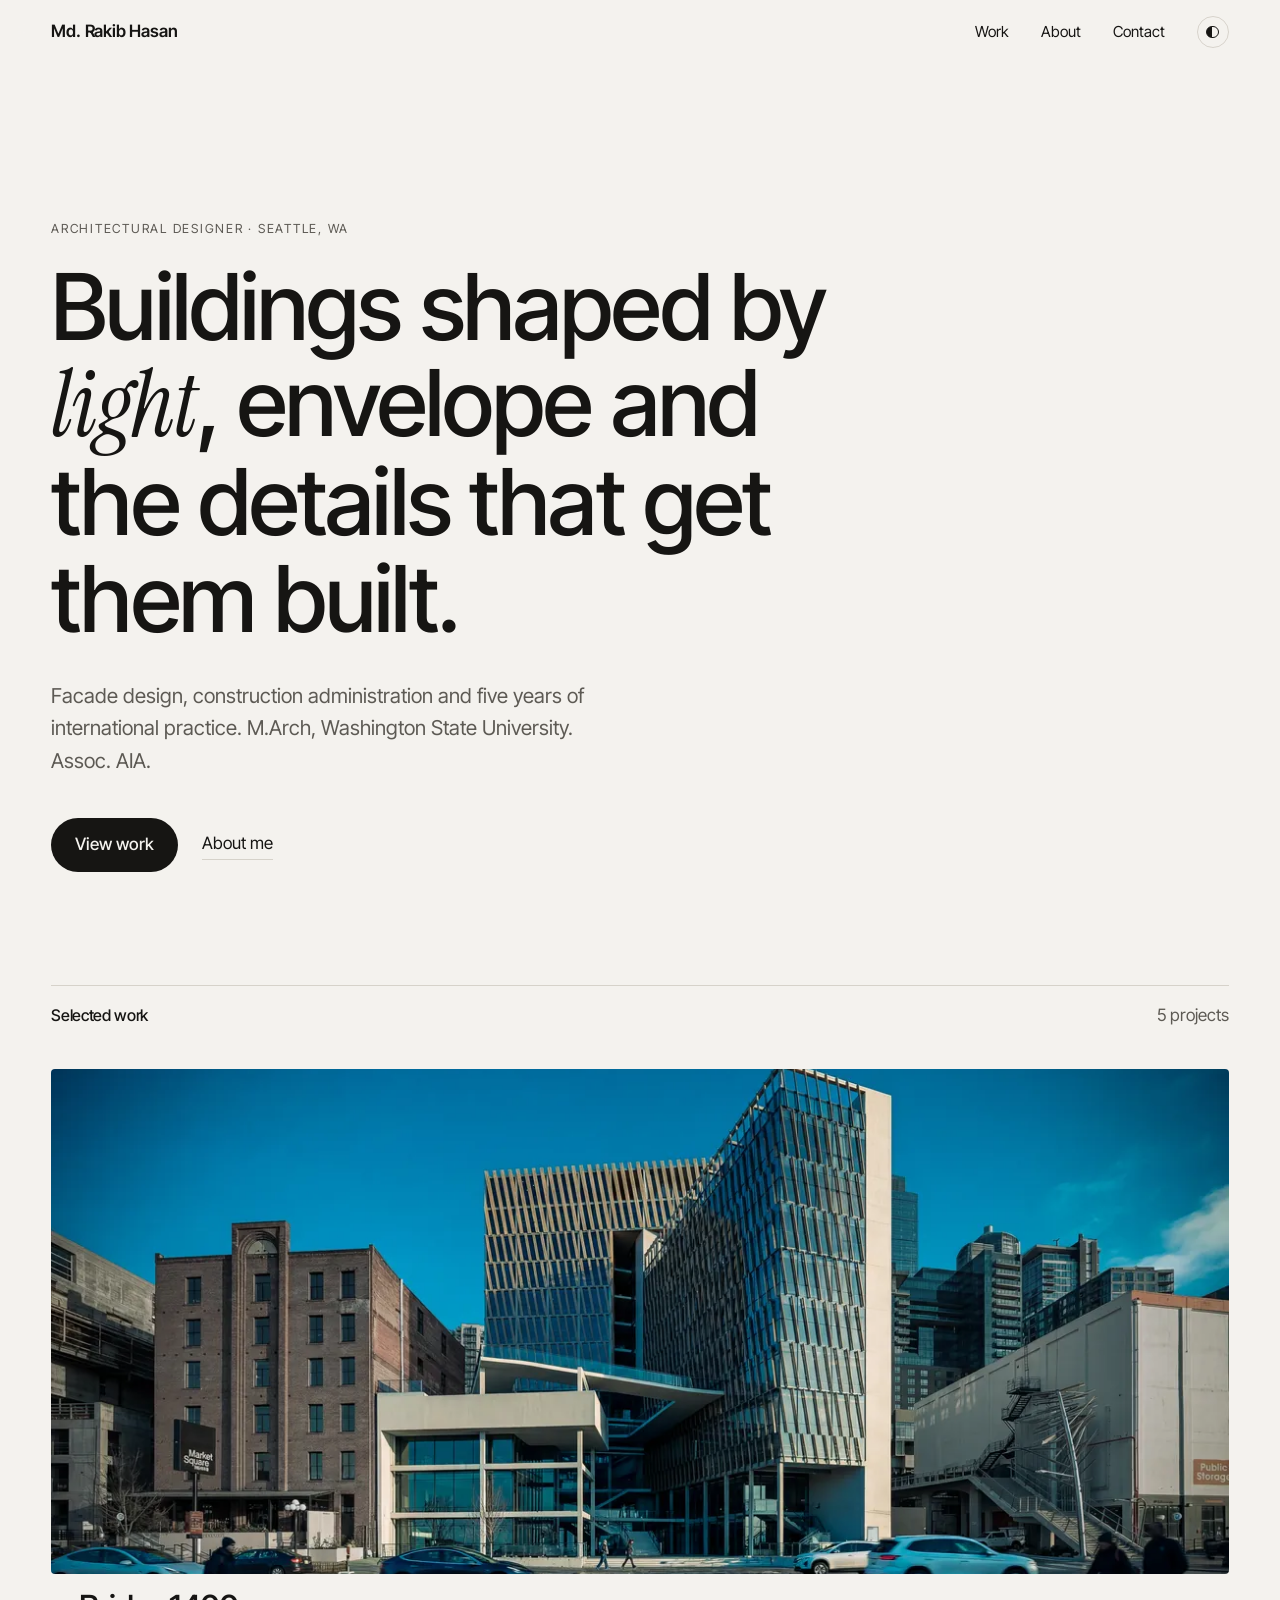
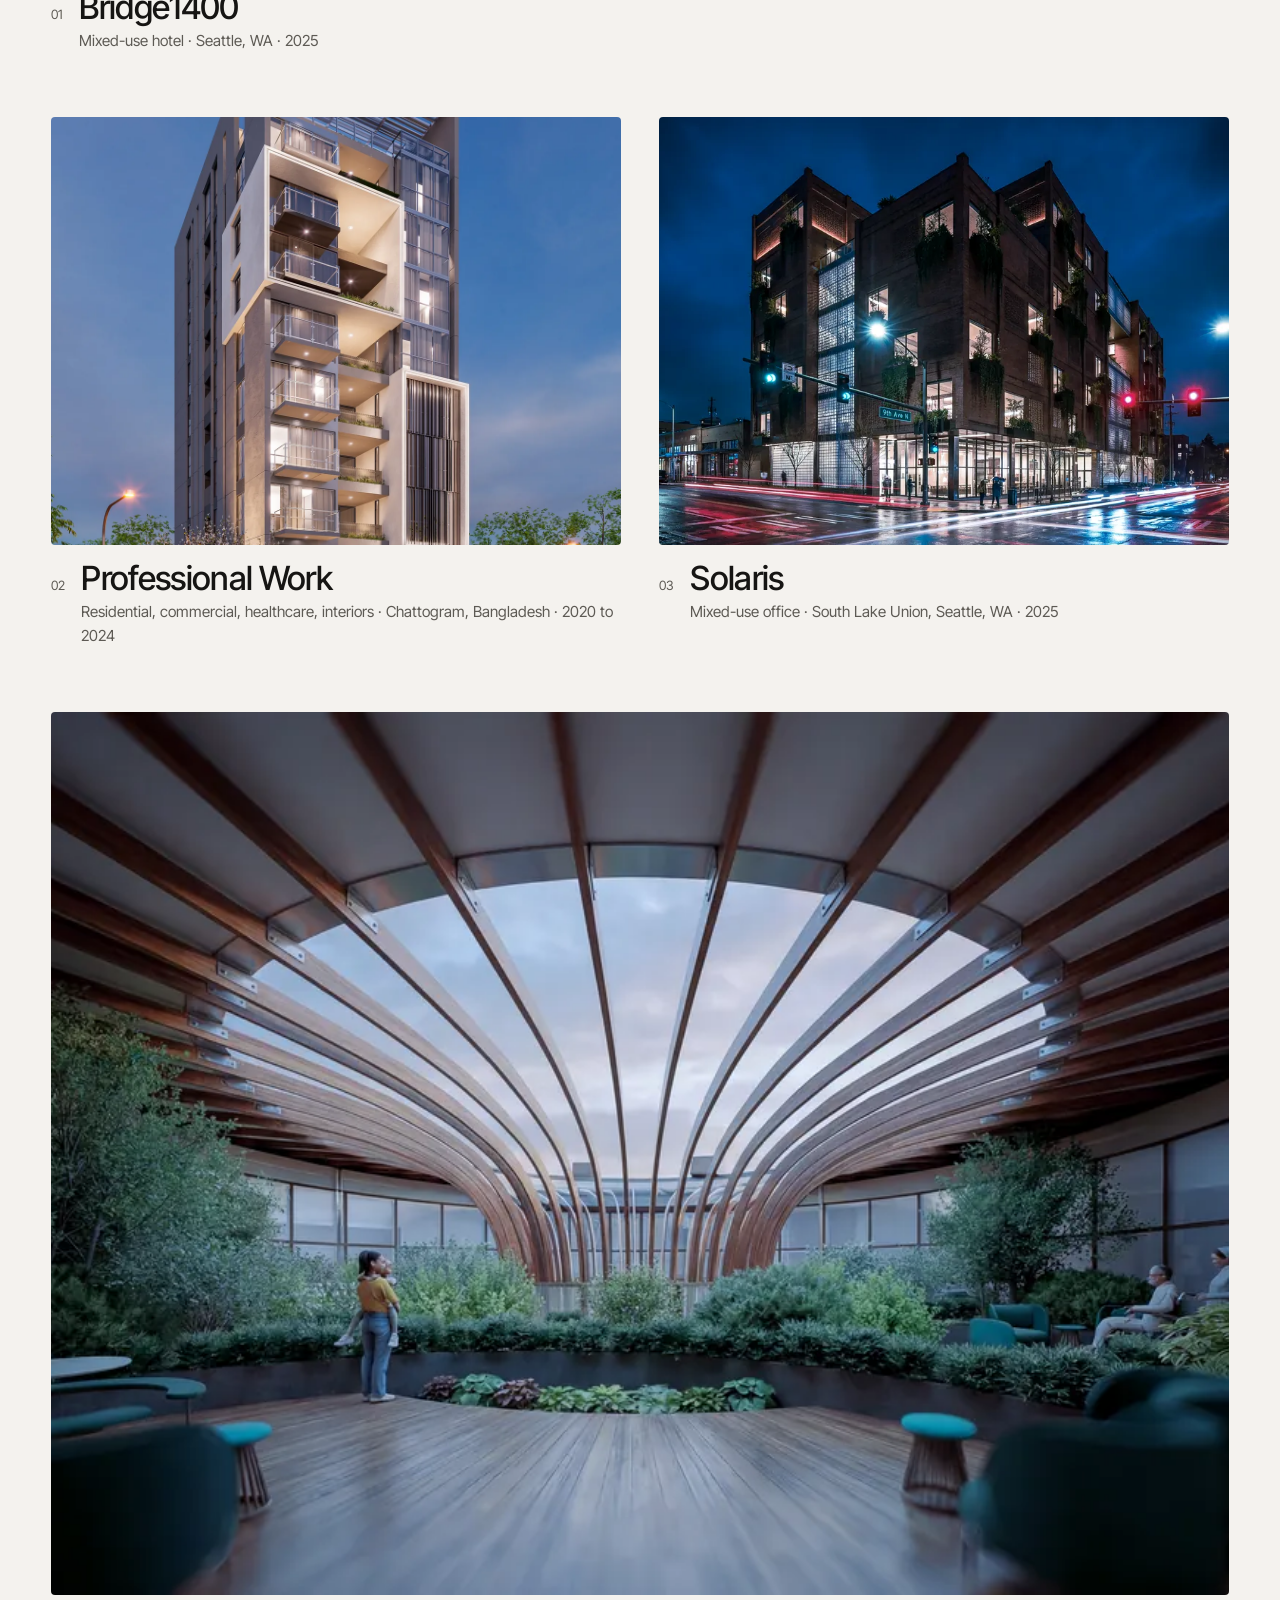
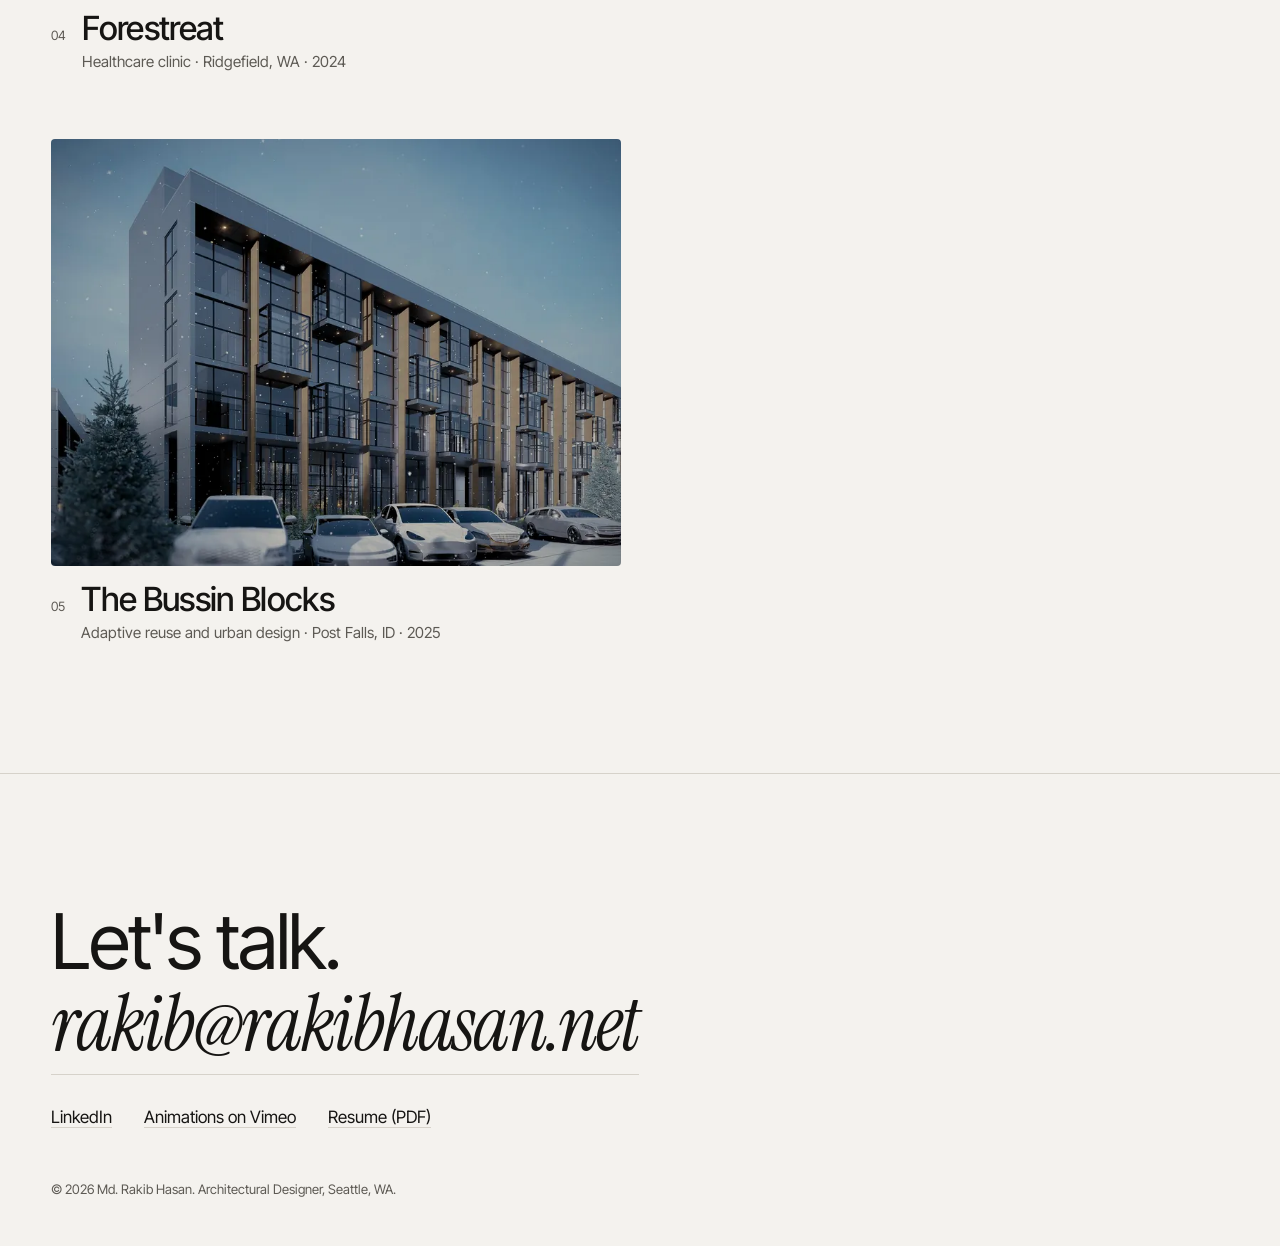
==== docs/index.html @ 5b0f79b6 "Add share-preview images and link tags for LinkedIn cards Co-Authored-By: Claude Opus 5 <noreply@ant" ====
<!doctype html>
<html lang="en">
<head>
<meta charset="utf-8">
<meta name="viewport" content="width=device-width, initial-scale=1">
<title>Md. Rakib Hasan | Architectural Designer</title>
<meta name="description" content="Facade design, construction administration and five years of international practice. M.Arch, Washington State University. Assoc. AIA.">
<link rel="canonical" href="https://rakibhasan.net/">
<meta property="og:title" content="Md. Rakib Hasan | Architectural Designer">
<meta property="og:description" content="Facade design, construction administration and five years of international practice. M.Arch, Washington State University. Assoc. AIA.">
<meta property="og:type" content="website">
<meta property="og:url" content="https://rakibhasan.net/">
<meta property="og:site_name" content="Md. Rakib Hasan">
<meta property="og:image" content="https://rakibhasan.net/assets/og/bridge1400.jpg">
<meta property="og:image:width" content="1200">
<meta property="og:image:height" content="627">
<meta property="og:image:alt" content="Md. Rakib Hasan | Architectural Designer">
<meta name="twitter:card" content="summary_large_image">
<meta name="author" content="Md. Rakib Hasan">
<link rel="icon" href="data:image/svg+xml,%3Csvg xmlns='http://www.w3.org/2000/svg' viewBox='0 0 32 32'%3E%3Crect width='32' height='32' rx='6' fill='%23161513'/%3E%3Ctext x='16' y='22' font-family='Arial' font-size='14' font-weight='700' fill='%23f4f2ee' text-anchor='middle'%3ERH%3C/text%3E%3C/svg%3E">
<link rel="preconnect" href="https://fonts.googleapis.com">
<link rel="preconnect" href="https://fonts.gstatic.com" crossorigin>
<link rel="stylesheet" href="https://fonts.googleapis.com/css2?family=Inter+Tight:wght@300;400;500;600&family=Instrument+Serif:ital@0;1&display=swap">
<link rel="stylesheet" href="assets/css/style.css">
</head>
<body>
<header class="bar">
  <a class="mark" href="index.html">Md. Rakib Hasan</a>
  <nav><a href="index.html#work">Work</a><a href="about/">About</a><a href="mailto:rakib@rakibhasan.net">Contact</a>
  <button class="theme" type="button" aria-label="Toggle dark mode"><span></span></button></nav>
</header>
<main>
<section class="intro">
  <p class="eyebrow">Architectural Designer &middot; Seattle, WA</p>
  <h1>Buildings shaped by <em>light</em>, envelope and the details that get them built.</h1>
  <p class="lede">Facade design, construction administration and five years of international practice. M.Arch, Washington State University. Assoc. AIA.</p>
  <p class="cta"><a class="btn" href="#work">View work</a><a class="link" href="about/">About me</a></p>
</section>
<section class="work" id="work">
  <div class="section-head"><h2>Selected work</h2><span>5 projects</span></div>
  <ol class="work-grid">
<li class="work-item reveal">
  <a href="work/bridge1400/">
    <figure><img class="" src="assets/img/bridge1400/hero-1200.webp" srcset="assets/img/bridge1400/hero-1200.webp 1200w, assets/img/bridge1400/hero-2400.webp 2400w" sizes="(min-width: 900px) 50vw, 100vw" width="5504" height="2752" alt="Bridge1400" fetchpriority="high" decoding="async"></figure>
    <div class="work-meta">
      <span class="num">01</span>
      <h3>Bridge1400</h3>
      <p>Mixed-use hotel &middot; Seattle, WA &middot; 2025</p>
    </div>
  </a>
</li><li class="work-item reveal">
  <a href="work/professional-work/">
    <figure><img class="" src="assets/img/professional-work/wecon-northdale-1200.webp" srcset="assets/img/professional-work/wecon-northdale-1200.webp 1200w, assets/img/professional-work/wecon-northdale-2400.webp 2400w" sizes="(min-width: 900px) 50vw, 100vw" width="4000" height="6921" alt="Professional Work" loading="lazy" decoding="async"></figure>
    <div class="work-meta">
      <span class="num">02</span>
      <h3>Professional Work</h3>
      <p>Residential, commercial, healthcare, interiors &middot; Chattogram, Bangladesh &middot; 2020 to 2024</p>
    </div>
  </a>
</li><li class="work-item reveal">
  <a href="work/solaris/">
    <figure><img class="" src="assets/img/solaris/hero-1200.webp" srcset="assets/img/solaris/hero-1200.webp 1200w, assets/img/solaris/hero-2400.webp 2400w" sizes="(min-width: 900px) 50vw, 100vw" width="5107" height="2553" alt="Solaris" loading="lazy" decoding="async"></figure>
    <div class="work-meta">
      <span class="num">03</span>
      <h3>Solaris</h3>
      <p>Mixed-use office &middot; South Lake Union, Seattle, WA &middot; 2025</p>
    </div>
  </a>
</li><li class="work-item reveal">
  <a href="work/forestreat/">
    <figure><img class="" src="assets/img/forestreat/hero-1200.webp" srcset="assets/img/forestreat/hero-1200.webp 1200w, assets/img/forestreat/hero-2400.webp 2400w" sizes="(min-width: 900px) 50vw, 100vw" width="5504" height="2752" alt="Forestreat" loading="lazy" decoding="async"></figure>
    <div class="work-meta">
      <span class="num">04</span>
      <h3>Forestreat</h3>
      <p>Healthcare clinic &middot; Ridgefield, WA &middot; 2024</p>
    </div>
  </a>
</li><li class="work-item reveal">
  <a href="work/bussin-blocks/">
    <figure><img class="" src="assets/img/bussin-blocks/hero-1200.webp" srcset="assets/img/bussin-blocks/hero-1200.webp 1200w, assets/img/bussin-blocks/hero-2400.webp 2400w" sizes="(min-width: 900px) 50vw, 100vw" width="3840" height="1920" alt="The Bussin Blocks" loading="lazy" decoding="async"></figure>
    <div class="work-meta">
      <span class="num">05</span>
      <h3>The Bussin Blocks</h3>
      <p>Adaptive reuse and urban design &middot; Post Falls, ID &middot; 2025</p>
    </div>
  </a>
</li>
  </ol>
</section>
</main>
<footer class="foot" id="contact">
  <p class="foot-big">Let's talk.<br><a href="mailto:rakib@rakibhasan.net">rakib@rakibhasan.net</a></p>
  <ul>
    <li><a href="https://www.linkedin.com/in/rakibwsu" target="_blank" rel="noopener">LinkedIn</a></li>
    <li><a href="https://vimeo.com/showcase/10005099" target="_blank" rel="noopener">Animations on Vimeo</a></li>
    <li><a href="assets/Md-Rakib-Hasan-Resume.pdf" target="_blank" rel="noopener">Resume (PDF)</a></li>
  </ul>
  <p class="small">&copy; 2026 Md. Rakib Hasan. Architectural Designer, Seattle, WA.</p>
</footer>
<div class="lightbox" hidden><button type="button" aria-label="Close">&times;</button><img alt=""></div>
<script src="assets/js/main.js"></script>
</body>
</html>
---- docs/assets/css/style.css ----
/* Md. Rakib Hasan portfolio. Tokens first; dark mode swaps tokens only. */
:root {
  --bg: #f4f2ee;
  --bg-2: #ebe8e2;
  --ink: #161513;
  --ink-2: #5d5a54;
  --line: #d6d2ca;
  --accent: #b0512f;
  --sans: "Inter Tight", "Helvetica Neue", Arial, sans-serif;
  --serif: "Instrument Serif", Georgia, "Times New Roman", serif;
  --pad: clamp(1.25rem, 4vw, 3.5rem);
  --max: 1440px;
  color-scheme: light;
}
:root[data-theme="dark"] {
  --bg: #121210; --bg-2: #1c1b19; --ink: #efece6; --ink-2: #a19d95; --line: #2f2d29; --accent: #e0835d;
  color-scheme: dark;
}
@media (prefers-color-scheme: dark) {
  :root:not([data-theme="light"]) {
    --bg: #121210; --bg-2: #1c1b19; --ink: #efece6; --ink-2: #a19d95; --line: #2f2d29; --accent: #e0835d;
    color-scheme: dark;
  }
}

*, *::before, *::after { box-sizing: border-box; }
html { scroll-behavior: smooth; }
body {
  margin: 0; background: var(--bg); color: var(--ink);
  font: 400 1.0625rem/1.6 var(--sans); -webkit-font-smoothing: antialiased;
  transition: background .3s, color .3s;
}
img { display: block; max-width: 100%; height: auto; }
a { color: inherit; text-decoration: none; }
h1, h2, h3 { font-weight: 500; letter-spacing: -0.02em; line-height: 1.05; margin: 0; }
em { font-family: var(--serif); font-style: italic; font-weight: 400; }
.eyebrow { font-size: .78rem; letter-spacing: .14em; text-transform: uppercase; color: var(--ink-2); margin: 0 0 1.25rem; }
.small { font-size: .82rem; color: var(--ink-2); }

/* Top bar */
.bar {
  position: sticky; top: 0; z-index: 20; display: flex; justify-content: space-between; align-items: center;
  padding: 1rem var(--pad); background: color-mix(in srgb, var(--bg) 82%, transparent);
  backdrop-filter: blur(14px); -webkit-backdrop-filter: blur(14px); border-bottom: 1px solid transparent;
  transition: border-color .3s;
}
.bar.scrolled { border-color: var(--line); }
.mark { font-weight: 600; letter-spacing: -0.01em; }
.bar nav { display: flex; gap: clamp(1rem, 2.5vw, 2rem); align-items: center; font-size: .95rem; }
.bar nav a { position: relative; }
.bar nav a::after { content: ""; position: absolute; left: 0; bottom: -2px; width: 100%; height: 1px; background: currentColor; transform: scaleX(0); transform-origin: left; transition: transform .3s; }
.bar nav a:hover::after { transform: scaleX(1); }
@media (max-width: 480px) {
  .bar nav { gap: .9rem; font-size: .88rem; }
  .bar nav a[href^="mailto:"] { display: none; }
}
.theme { width: 2rem; height: 2rem; border: 1px solid var(--line); border-radius: 50%; background: none; cursor: pointer; display: grid; place-items: center; padding: 0; }
.theme span { width: .8rem; height: .8rem; border-radius: 50%; background: linear-gradient(90deg, var(--ink) 50%, transparent 50%); border: 1.5px solid var(--ink); }

/* Home intro */
.intro { max-width: var(--max); margin: 0 auto; padding: clamp(4rem, 12vw, 10rem) var(--pad) clamp(3rem, 8vw, 6rem); }
.intro h1 { font-size: clamp(2.6rem, 7.2vw, 6.6rem); max-width: 14ch; }
.lede { font-size: clamp(1.1rem, 1.6vw, 1.35rem); color: var(--ink-2); max-width: 46ch; margin: 2rem 0 0; }
.cta { display: flex; gap: 1.5rem; align-items: center; margin-top: 2.5rem; flex-wrap: wrap; }
.btn { background: var(--ink); color: var(--bg); padding: .85rem 1.5rem; border-radius: 999px; font-weight: 500; transition: transform .2s, background .2s; }
.btn:hover { transform: translateY(-2px); background: var(--accent); }
.link { border-bottom: 1px solid var(--line); padding-bottom: 2px; }
.link:hover { border-color: var(--ink); }

/* Work grid */
.work { max-width: var(--max); margin: 0 auto; padding: 0 var(--pad) clamp(4rem, 10vw, 8rem); }
.section-head { display: flex; justify-content: space-between; align-items: baseline; border-top: 1px solid var(--line); padding-top: 1rem; margin-bottom: 2.5rem; color: var(--ink-2); }
.section-head h2 { font-size: 1rem; color: var(--ink); }
.work-grid { list-style: none; margin: 0; padding: 0; display: grid; gap: clamp(2.5rem, 5vw, 4.5rem) clamp(1.25rem, 3vw, 2.5rem); grid-template-columns: 1fr; }
@media (min-width: 900px) {
  .work-grid { grid-template-columns: repeat(2, 1fr); }
  .work-item:first-child { grid-column: 1 / -1; }
  .work-item:nth-child(3n + 4) { grid-column: 1 / -1; }
}
.work-item figure { margin: 0; overflow: hidden; border-radius: 4px; background: var(--bg-2); aspect-ratio: 4 / 3; }
.work-item:first-child figure { aspect-ratio: 21 / 9; }
.work-item figure img { width: 100%; height: 100%; object-fit: cover; transition: transform 1.2s cubic-bezier(.2,.7,.2,1); }
.work-item a:hover img { transform: scale(1.04); }
.work-meta { display: grid; grid-template-columns: auto 1fr; column-gap: 1rem; margin-top: 1rem; align-items: baseline; }
.work-meta .num { font-size: .8rem; color: var(--ink-2); grid-row: span 2; }
.work-meta h3 { font-size: clamp(1.5rem, 2.6vw, 2.2rem); }
.work-meta p { margin: .25rem 0 0; color: var(--ink-2); font-size: .95rem; }

/* Project page */
.project-hero { position: relative; height: min(88vh, 900px); overflow: hidden; background: #000; }
.hero-img { width: 100%; height: 100%; object-fit: cover; opacity: .92; }
.hero-title { position: absolute; inset: auto 0 0 0; padding: clamp(2rem, 6vw, 4.5rem) var(--pad); color: #f4f2ee; background: linear-gradient(transparent, rgba(0,0,0,.55)); }
.hero-title .eyebrow { color: rgba(244,242,238,.75); }
.hero-title h1 { font-size: clamp(3rem, 10vw, 9rem); }
.hero-title p:last-child { font-family: var(--serif); font-style: italic; font-size: clamp(1.25rem, 2.4vw, 2rem); margin: .5rem 0 0; }

.project-intro { max-width: var(--max); margin: 0 auto; padding: clamp(3rem, 8vw, 6rem) var(--pad); display: grid; gap: 3rem; }
@media (min-width: 900px) { .project-intro { grid-template-columns: 1fr 2fr; } }
.meta { margin: 0; display: grid; gap: 1rem; align-content: start; }
.meta div { border-top: 1px solid var(--line); padding-top: .6rem; }
.meta dt { font-size: .75rem; letter-spacing: .12em; text-transform: uppercase; color: var(--ink-2); }
.meta dd { margin: .2rem 0 0; }
.intro-text p { font-size: clamp(1.15rem, 1.7vw, 1.45rem); line-height: 1.5; margin: 0 0 1.25rem; max-width: 52ch; }
.facts { display: grid; grid-template-columns: repeat(auto-fit, minmax(180px, 1fr)); gap: 1.25rem; margin-top: 2.5rem; }
.fact { background: var(--bg-2); border-radius: 4px; padding: 1.1rem 1.25rem; }
.fact span { display: block; font-size: .75rem; letter-spacing: .12em; text-transform: uppercase; color: var(--ink-2); }
.fact strong { display: block; font-weight: 500; font-size: 1.1rem; margin-top: .35rem; line-height: 1.3; }

.chapter { max-width: var(--max); margin: 0 auto; padding: 0 var(--pad) clamp(3.5rem, 8vw, 6.5rem); }
.chapter-text { display: grid; gap: 1rem; border-top: 1px solid var(--line); padding-top: 1.25rem; margin-bottom: 2rem; }
@media (min-width: 900px) { .chapter-text { grid-template-columns: 1fr 2fr; } }
.chapter-text h2 { font-size: clamp(1.6rem, 3vw, 2.4rem); }
.chapter-text p { margin: 0; color: var(--ink-2); max-width: 60ch; }
.chapter-figs { display: grid; gap: 2rem; }
figure { margin: 0; }
figcaption { font-size: .85rem; color: var(--ink-2); margin-top: .6rem; }
.zoom img { cursor: zoom-in; border-radius: 4px; background: #fff; }

.gallery { max-width: var(--max); margin: 0 auto; padding: 0 var(--pad) clamp(3.5rem, 8vw, 6rem); }
.gallery h2, .table-wrap h2 { font-size: clamp(1.6rem, 3vw, 2.4rem); border-top: 1px solid var(--line); padding-top: 1.25rem; margin-bottom: 2rem; }
.masonry { columns: 2 220px; column-gap: 1.25rem; }
@media (min-width: 1100px) { .masonry { columns: 4; } }
.masonry figure { break-inside: avoid; margin-bottom: 1.5rem; }
.masonry figcaption strong { display: block; color: var(--ink); font-weight: 500; }

.table-wrap { max-width: var(--max); margin: 0 auto; padding: 0 var(--pad) clamp(3.5rem, 8vw, 6rem); }
.scroll { overflow-x: auto; }
table { width: 100%; border-collapse: collapse; font-size: .95rem; min-width: 640px; }
th { text-align: left; font-weight: 500; font-size: .75rem; letter-spacing: .12em; text-transform: uppercase; color: var(--ink-2); padding: .6rem .75rem .6rem 0; border-bottom: 1px solid var(--ink); }
td { padding: .7rem .75rem .7rem 0; border-bottom: 1px solid var(--line); }

.next { display: block; max-width: var(--max); margin: 0 auto; padding: clamp(3rem, 8vw, 6rem) var(--pad); border-top: 1px solid var(--line); }
.next span { display: block; color: var(--ink-2); font-size: .9rem; }
.next strong { font-weight: 500; font-size: clamp(2.5rem, 8vw, 7rem); letter-spacing: -0.03em; line-height: 1; transition: color .3s; }
.next:hover strong { color: var(--accent); }

/* About */
.about { max-width: var(--max); margin: 0 auto; padding: clamp(3rem, 10vw, 8rem) var(--pad) 4rem; display: grid; gap: clamp(2rem, 6vw, 5rem); align-items: start; }
@media (min-width: 900px) { .about { grid-template-columns: 1fr 1.6fr; } }
.about-photo img { width: min(100%, 420px); height: auto; }
.about-text h1 { font-size: clamp(2.6rem, 6vw, 5rem); margin-bottom: 2rem; }
.about-text p { font-size: 1.15rem; max-width: 56ch; }
.cv { max-width: var(--max); margin: 0 auto; padding: 0 var(--pad) clamp(4rem, 10vw, 8rem); display: grid; gap: 3rem; }
@media (min-width: 900px) { .cv { grid-template-columns: repeat(2, 1fr); column-gap: 5rem; } }
.cv h2 { font-size: 1rem; border-top: 1px solid var(--ink); padding-top: .8rem; margin-bottom: .5rem; }
.cv ul { list-style: none; margin: 0; padding: 0; }
.cv li { display: grid; grid-template-columns: 1.3fr 1.3fr .7fr; gap: 1rem; padding: .75rem 0; border-bottom: 1px solid var(--line); font-size: .95rem; }
.cv li span:not(:first-child) { color: var(--ink-2); }
.cv li span:last-child { text-align: right; }
/* Tools: category + tool list only, no organization or year column */
.cv-tools li { grid-template-columns: 1fr 2.3fr; }
.cv-tools li span:last-child { text-align: left; }

/* Footer */
.foot { max-width: var(--max); margin: 0 auto; padding: clamp(4rem, 10vw, 8rem) var(--pad) 2rem; border-top: 1px solid var(--line); }
.foot-big { font-size: clamp(2.2rem, 6vw, 5rem); letter-spacing: -0.03em; line-height: 1.05; margin: 0 0 2.5rem; }
.foot-big a { font-family: var(--serif); font-style: italic; border-bottom: 1px solid var(--line); overflow-wrap: anywhere; }
.foot-big a:hover { color: var(--accent); }
.foot ul { list-style: none; padding: 0; margin: 0 0 3rem; display: flex; gap: 2rem; flex-wrap: wrap; }
.foot li a { border-bottom: 1px solid var(--line); }

/* Lightbox */
.lightbox { position: fixed; inset: 0; z-index: 50; background: rgba(10,10,9,.94); display: grid; place-items: center; padding: 3vw; overflow: auto; }
.lightbox[hidden] { display: none; }
.lightbox img { max-width: 100%; max-height: 92vh; object-fit: contain; cursor: zoom-out; }
.lightbox.full img { max-width: none; max-height: none; width: 220%; }
.lightbox button { position: fixed; top: 1rem; right: 1.25rem; background: none; border: 0; color: #fff; font-size: 2.5rem; cursor: pointer; line-height: 1; }

/* Motion */
/* Content stays visible unless JS is running and can reveal it. */
.js .reveal { opacity: 0; transform: translateY(24px); transition: opacity .9s ease, transform .9s cubic-bezier(.2,.7,.2,1); }
.js .reveal.in { opacity: 1; transform: none; }
@media (prefers-reduced-motion: reduce) {
  html { scroll-behavior: auto; }
  .reveal { opacity: 1; transform: none; transition: none; }
  .work-item figure img { transition: none; }
}
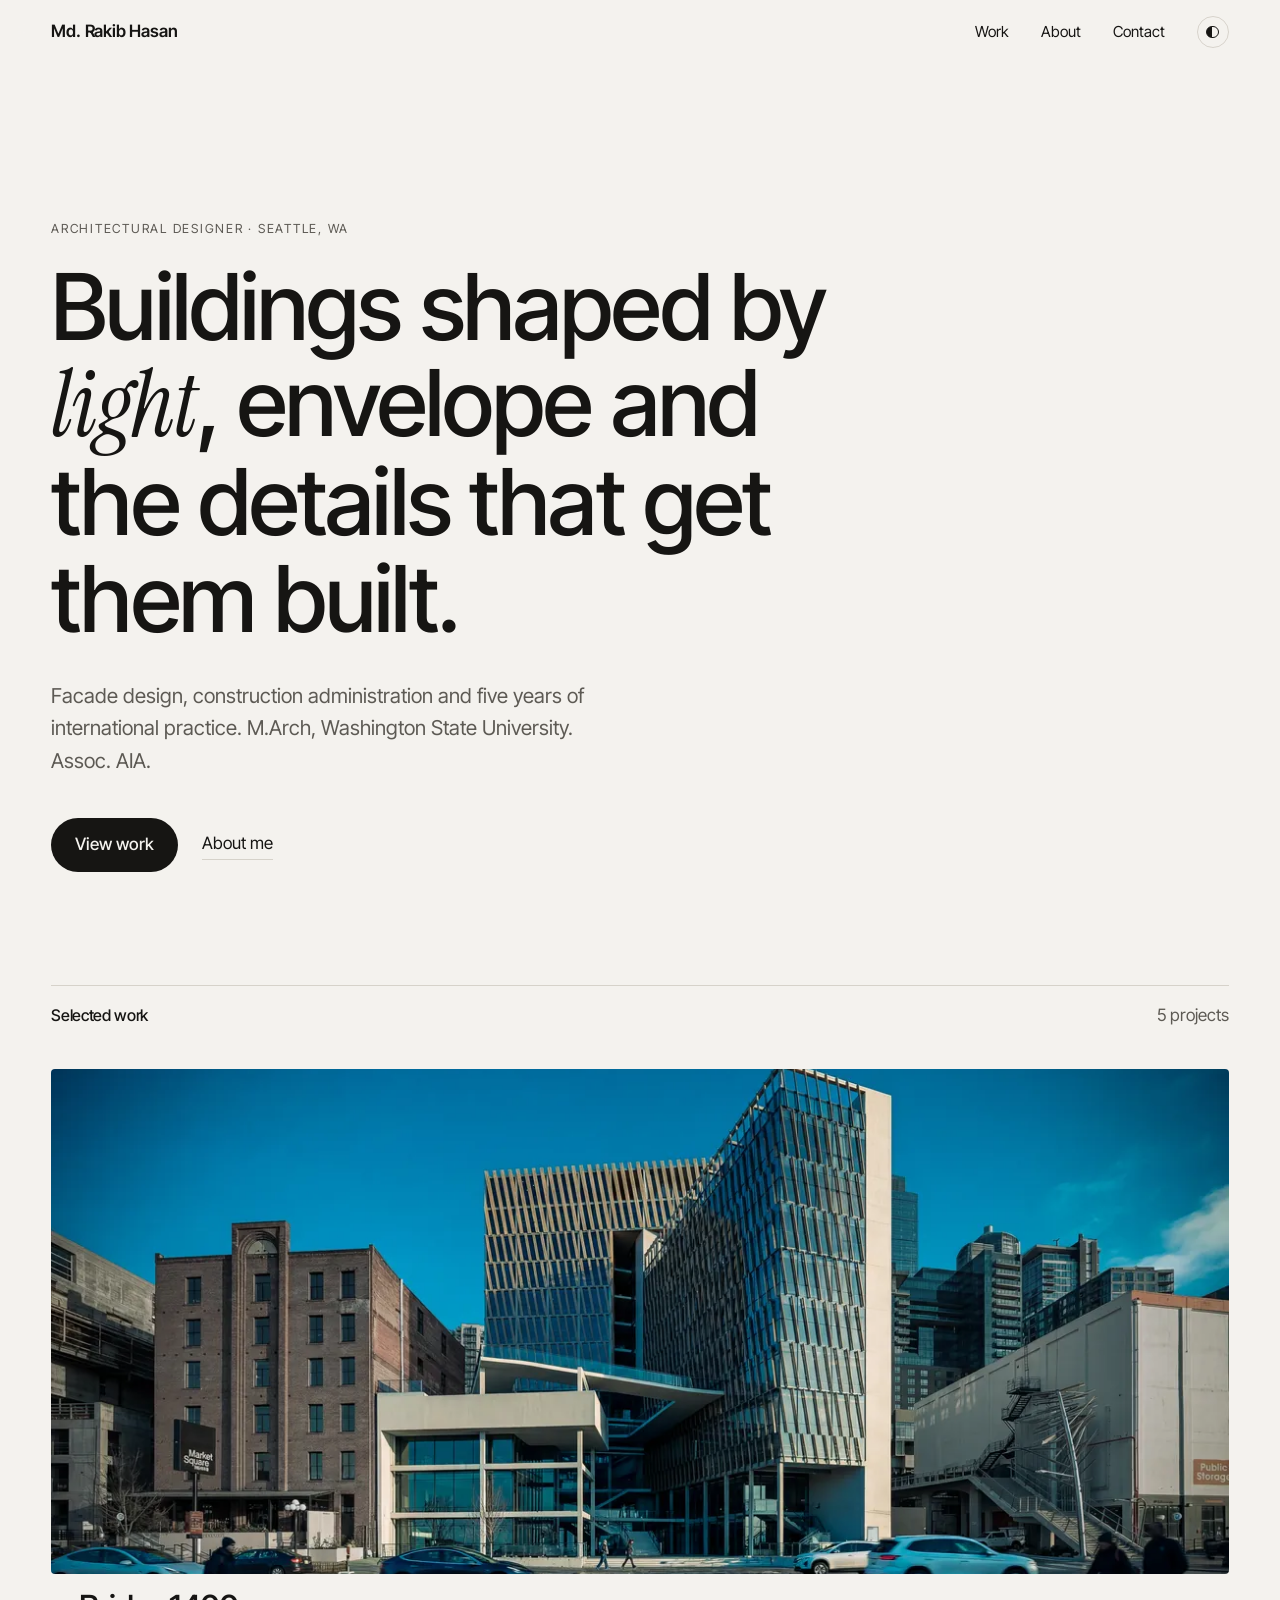
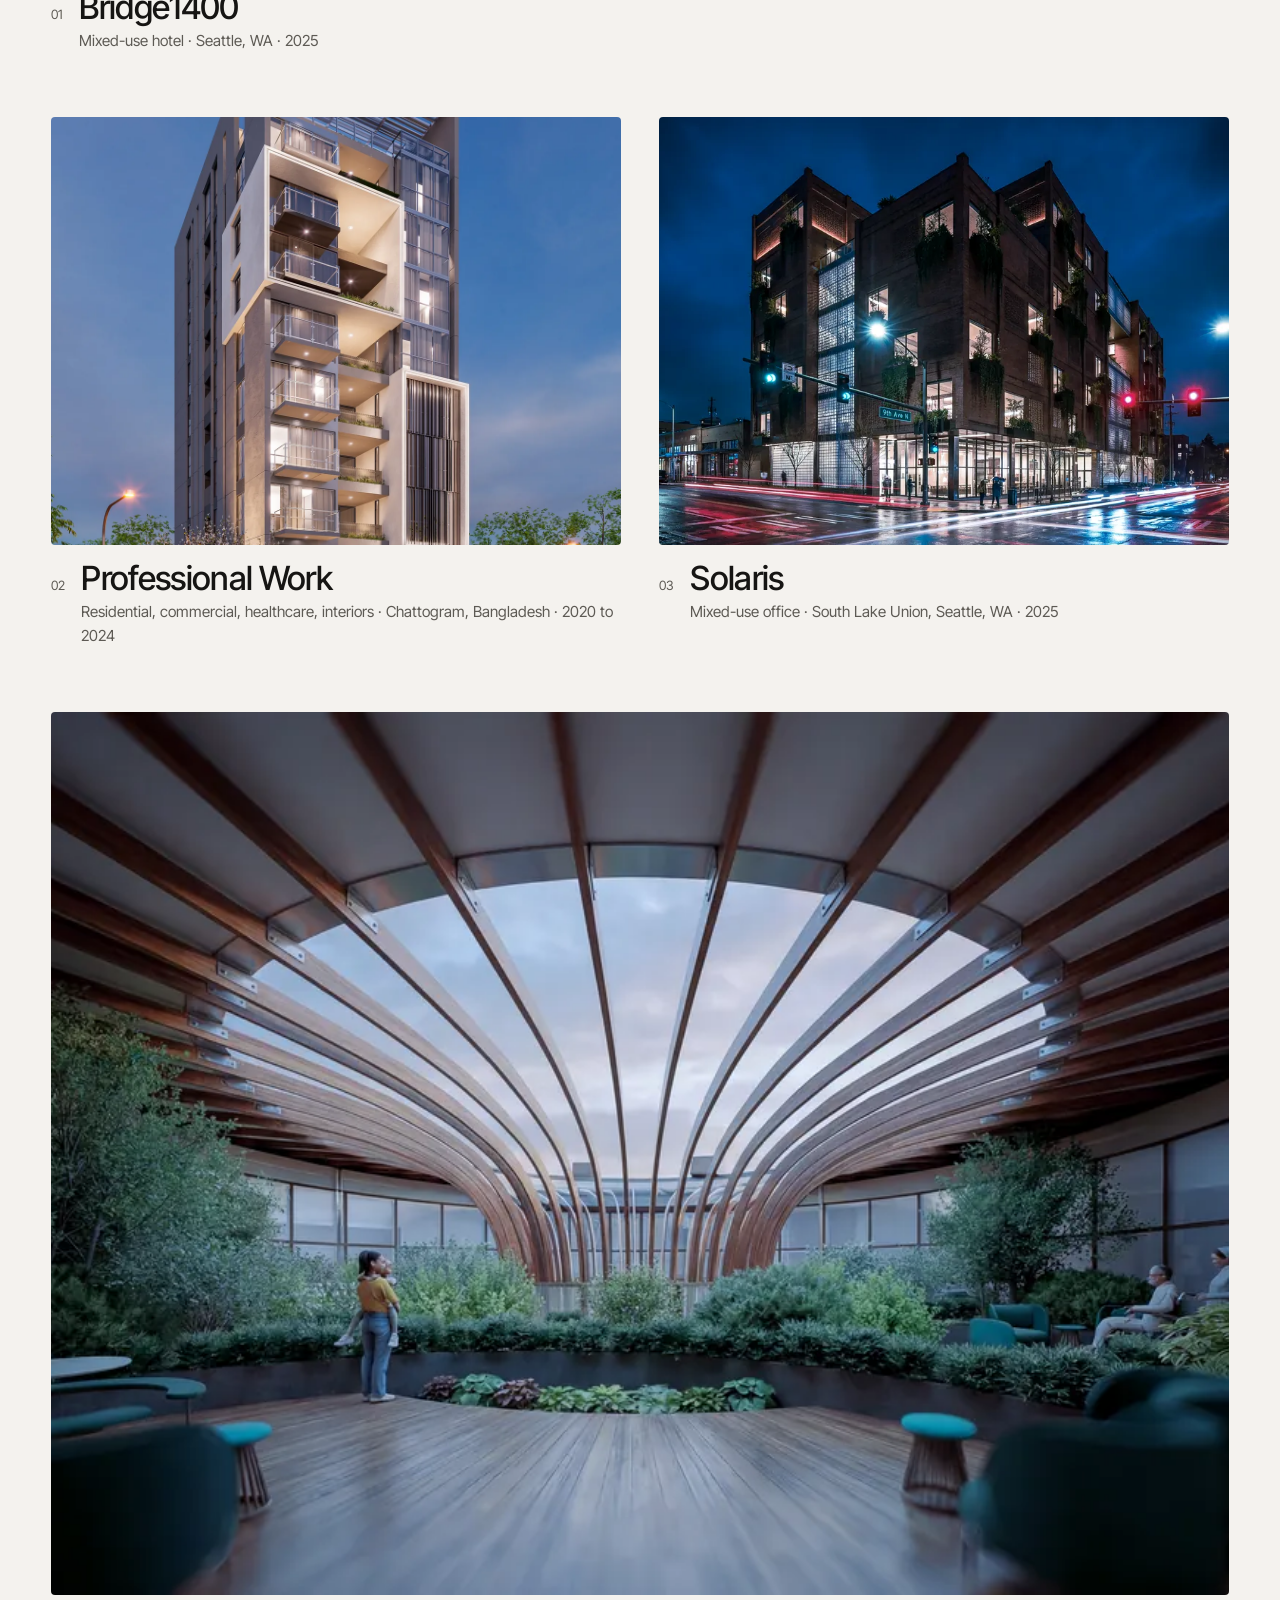
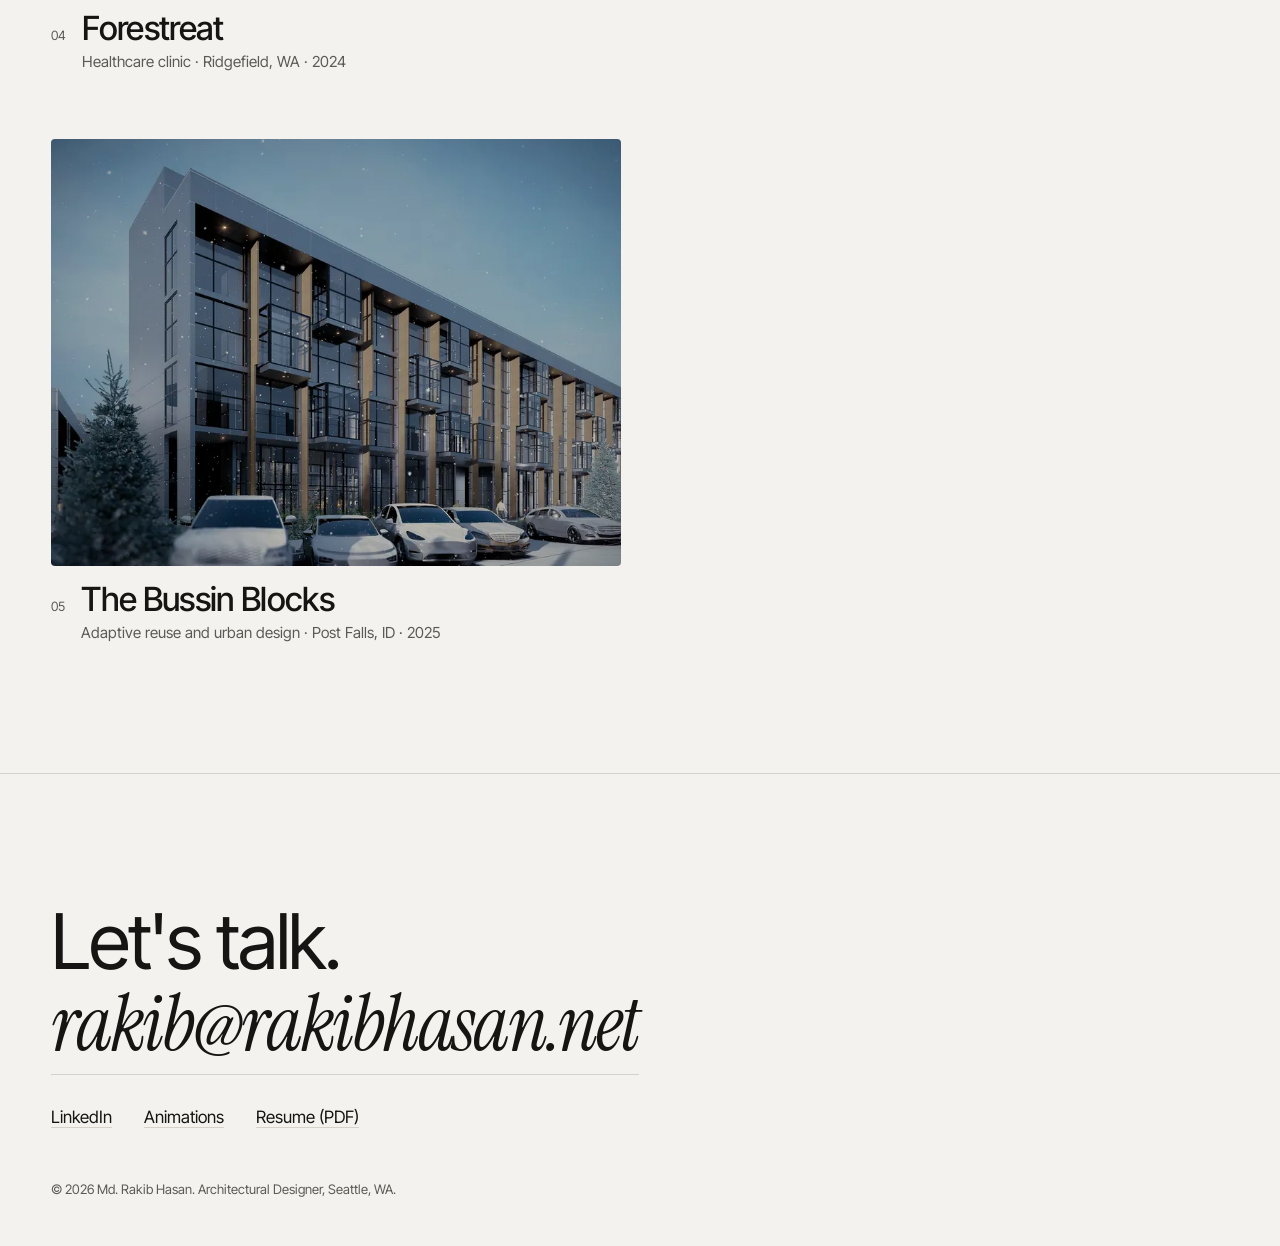
==== commit cc649a28: "Host the P2P animations on the site instead of linking to Vimeo Films section on Professional Work w" ====
--- a/docs/index.html
+++ b/docs/index.html
@@ -92,7 +92,7 @@
   <p class="foot-big">Let's talk.<br><a href="mailto:rakib@rakibhasan.net">rakib@rakibhasan.net</a></p>
   <ul>
     <li><a href="https://www.linkedin.com/in/rakibwsu" target="_blank" rel="noopener">LinkedIn</a></li>
-    <li><a href="https://vimeo.com/showcase/10005099" target="_blank" rel="noopener">Animations on Vimeo</a></li>
+    <li><a href="work/professional-work/#films">Animations</a></li>
     <li><a href="assets/Md-Rakib-Hasan-Resume.pdf" target="_blank" rel="noopener">Resume (PDF)</a></li>
   </ul>
   <p class="small">&copy; 2026 Md. Rakib Hasan. Architectural Designer, Seattle, WA.</p>
--- a/docs/assets/css/style.css
+++ b/docs/assets/css/style.css
@@ -116,6 +116,15 @@
 figcaption { font-size: .85rem; color: var(--ink-2); margin-top: .6rem; }
 .zoom img { cursor: zoom-in; border-radius: 4px; background: #fff; }
 
+/* Films: self-hosted animations, poster frame until play */
+.films { max-width: var(--max); margin: 0 auto; padding: 0 var(--pad) clamp(3.5rem, 8vw, 6rem); scroll-margin-top: 5rem; }
+.films h2 { font-size: clamp(1.6rem, 3vw, 2.4rem); border-top: 1px solid var(--line); padding-top: 1.25rem; margin-bottom: .75rem; }
+.films-note { color: var(--ink-2); margin: 0 0 2rem; }
+.film-grid { display: grid; gap: 2.5rem 1.5rem; grid-template-columns: 1fr; }
+@media (min-width: 900px) { .film-grid { grid-template-columns: repeat(2, 1fr); } }
+.film video { display: block; width: 100%; height: auto; aspect-ratio: 16 / 9; background: #000; border-radius: 4px; object-fit: cover; }
+.film figcaption strong { display: block; color: var(--ink); font-weight: 500; font-size: 1.05rem; }
+
 .gallery { max-width: var(--max); margin: 0 auto; padding: 0 var(--pad) clamp(3.5rem, 8vw, 6rem); }
 .gallery h2, .table-wrap h2 { font-size: clamp(1.6rem, 3vw, 2.4rem); border-top: 1px solid var(--line); padding-top: 1.25rem; margin-bottom: 2rem; }
 .masonry { columns: 2 220px; column-gap: 1.25rem; }
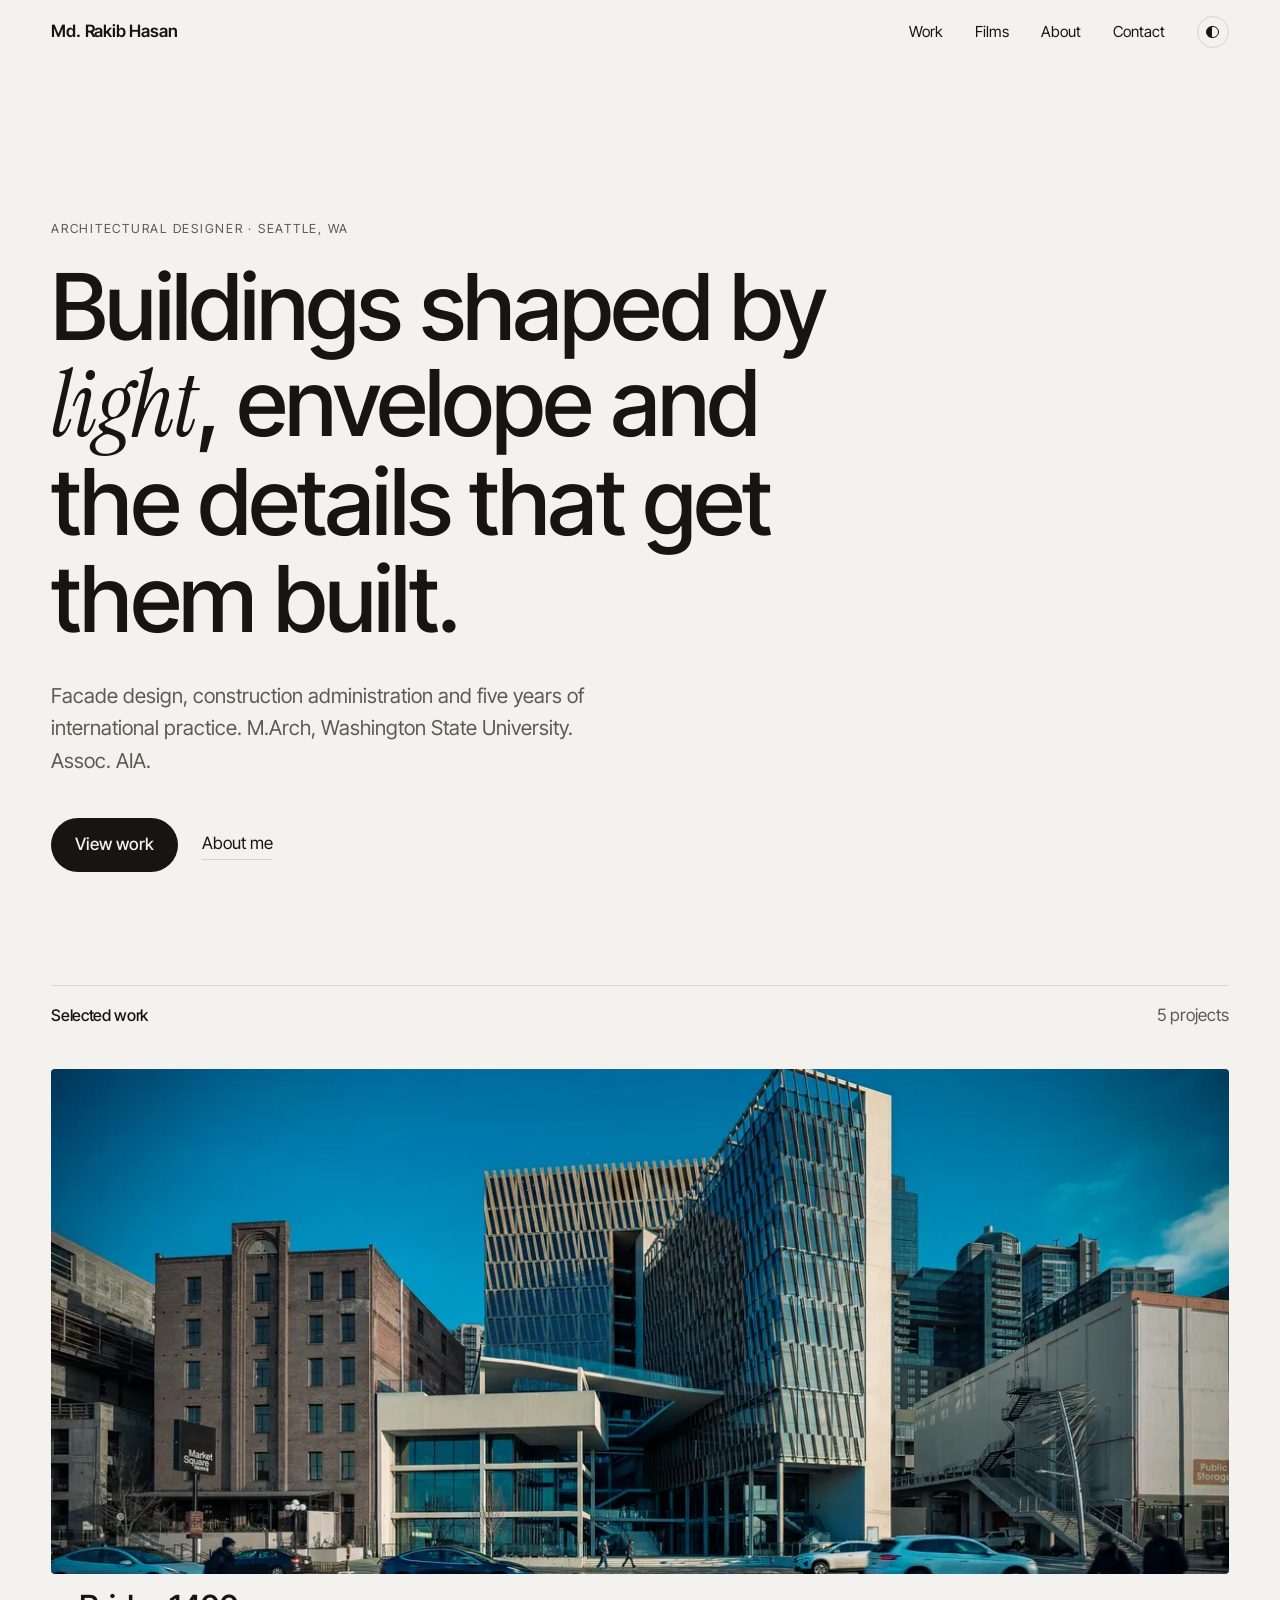
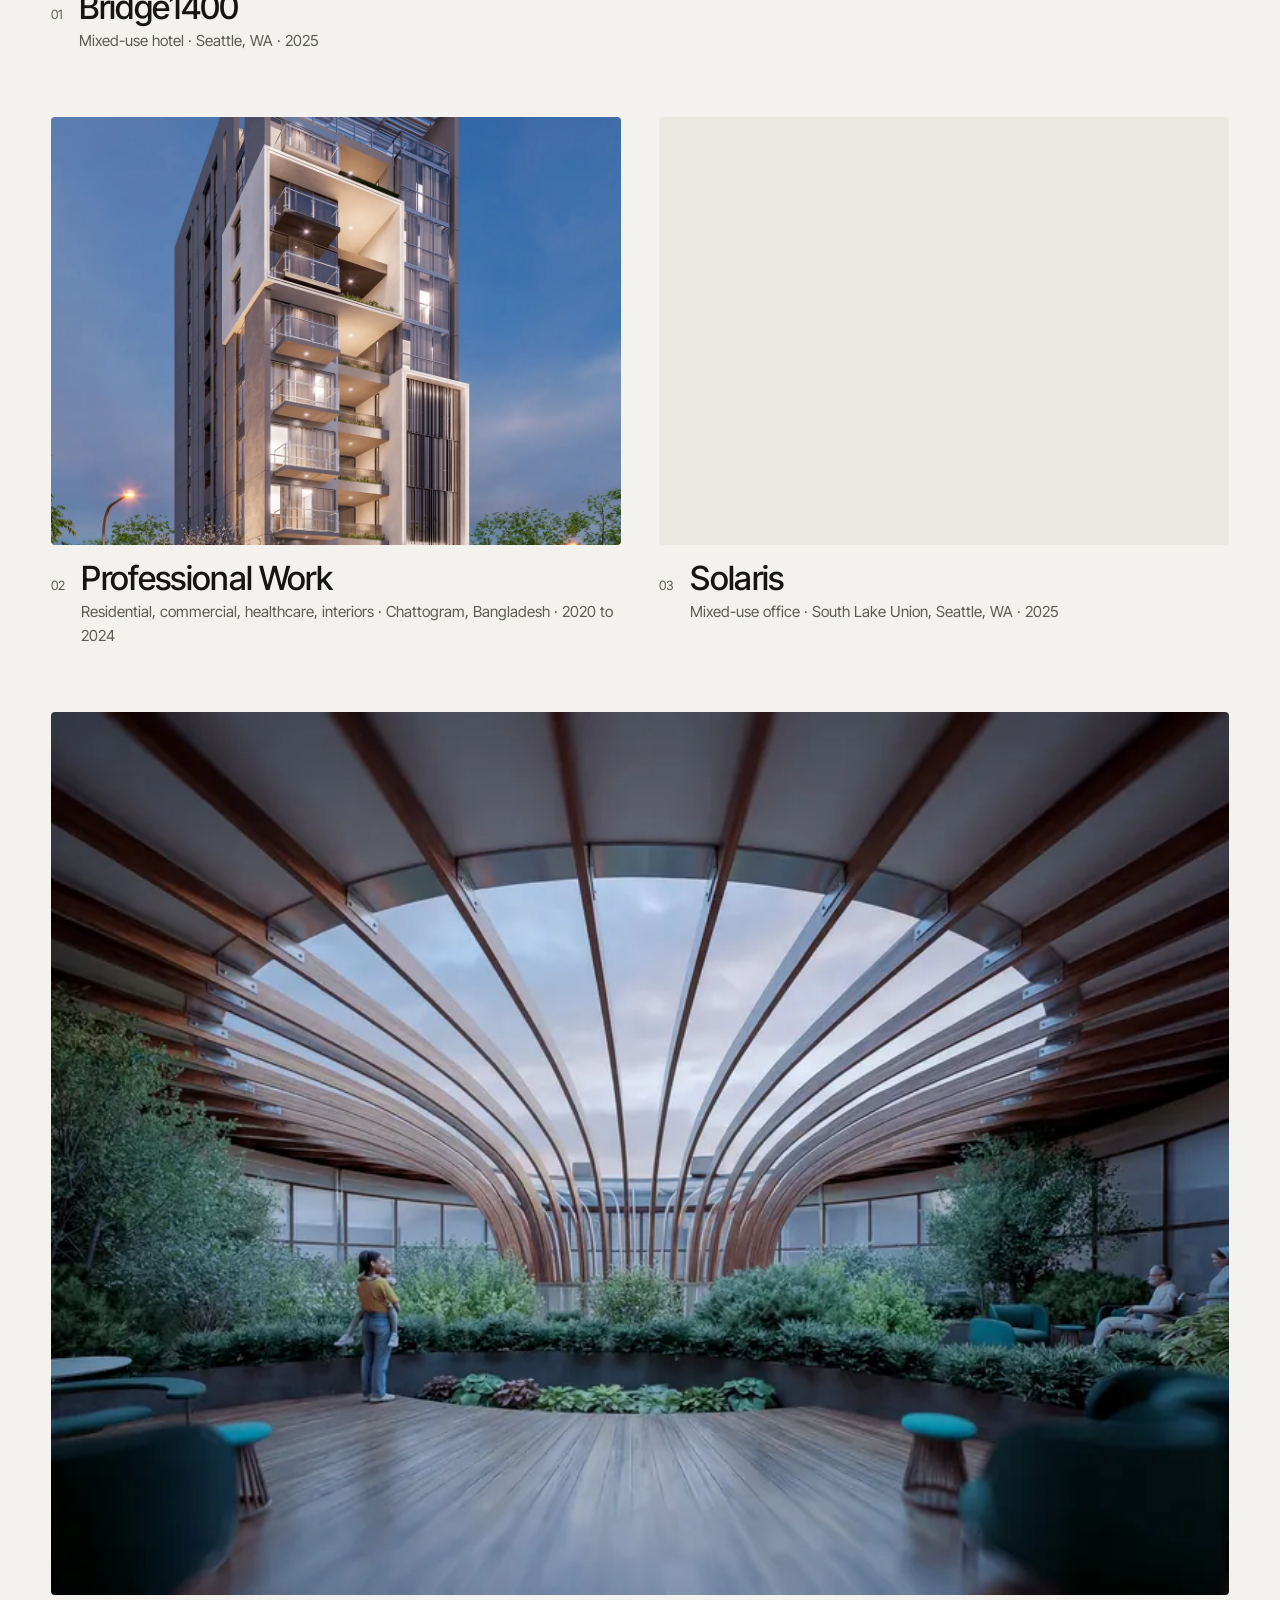
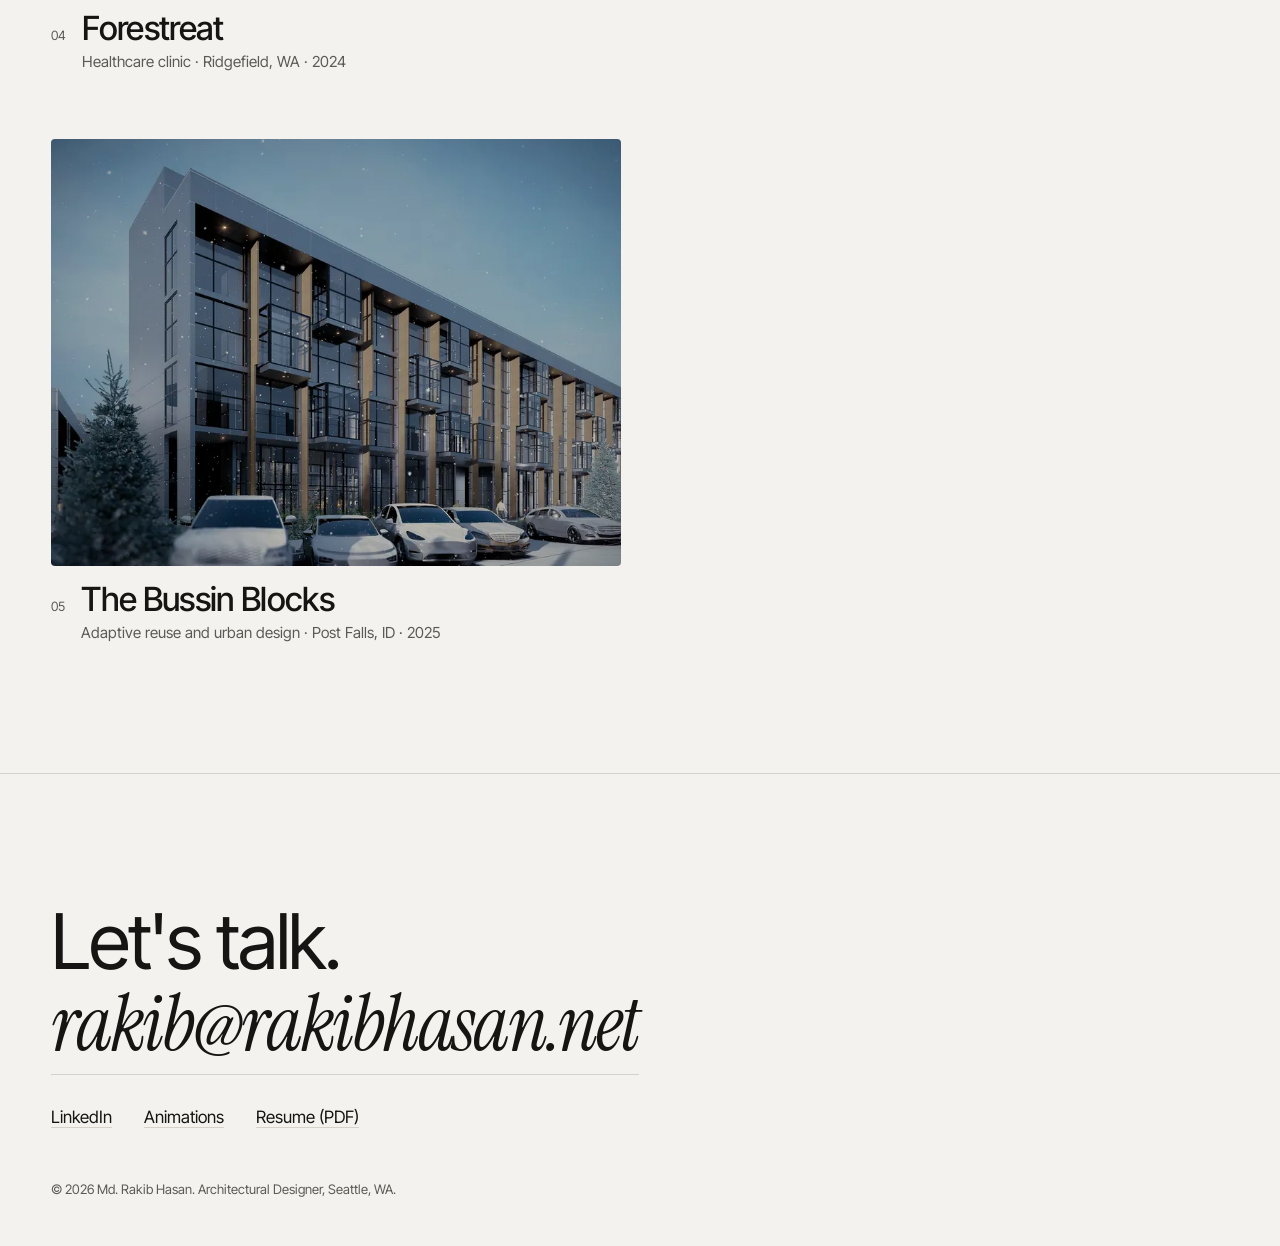
==== commit 898dd462: "Add Films to the top menu and land on #sections reliably Menu is now Work, Films, About, Contact. ma" ====
--- a/docs/index.html
+++ b/docs/index.html
@@ -26,7 +26,7 @@
 <body>
 <header class="bar">
   <a class="mark" href="index.html">Md. Rakib Hasan</a>
-  <nav><a href="index.html#work">Work</a><a href="about/">About</a><a href="mailto:rakib@rakibhasan.net">Contact</a>
+  <nav><a href="index.html#work">Work</a><a href="work/professional-work/#films">Films</a><a href="about/">About</a><a href="mailto:rakib@rakibhasan.net">Contact</a>
   <button class="theme" type="button" aria-label="Toggle dark mode"><span></span></button></nav>
 </header>
 <main>
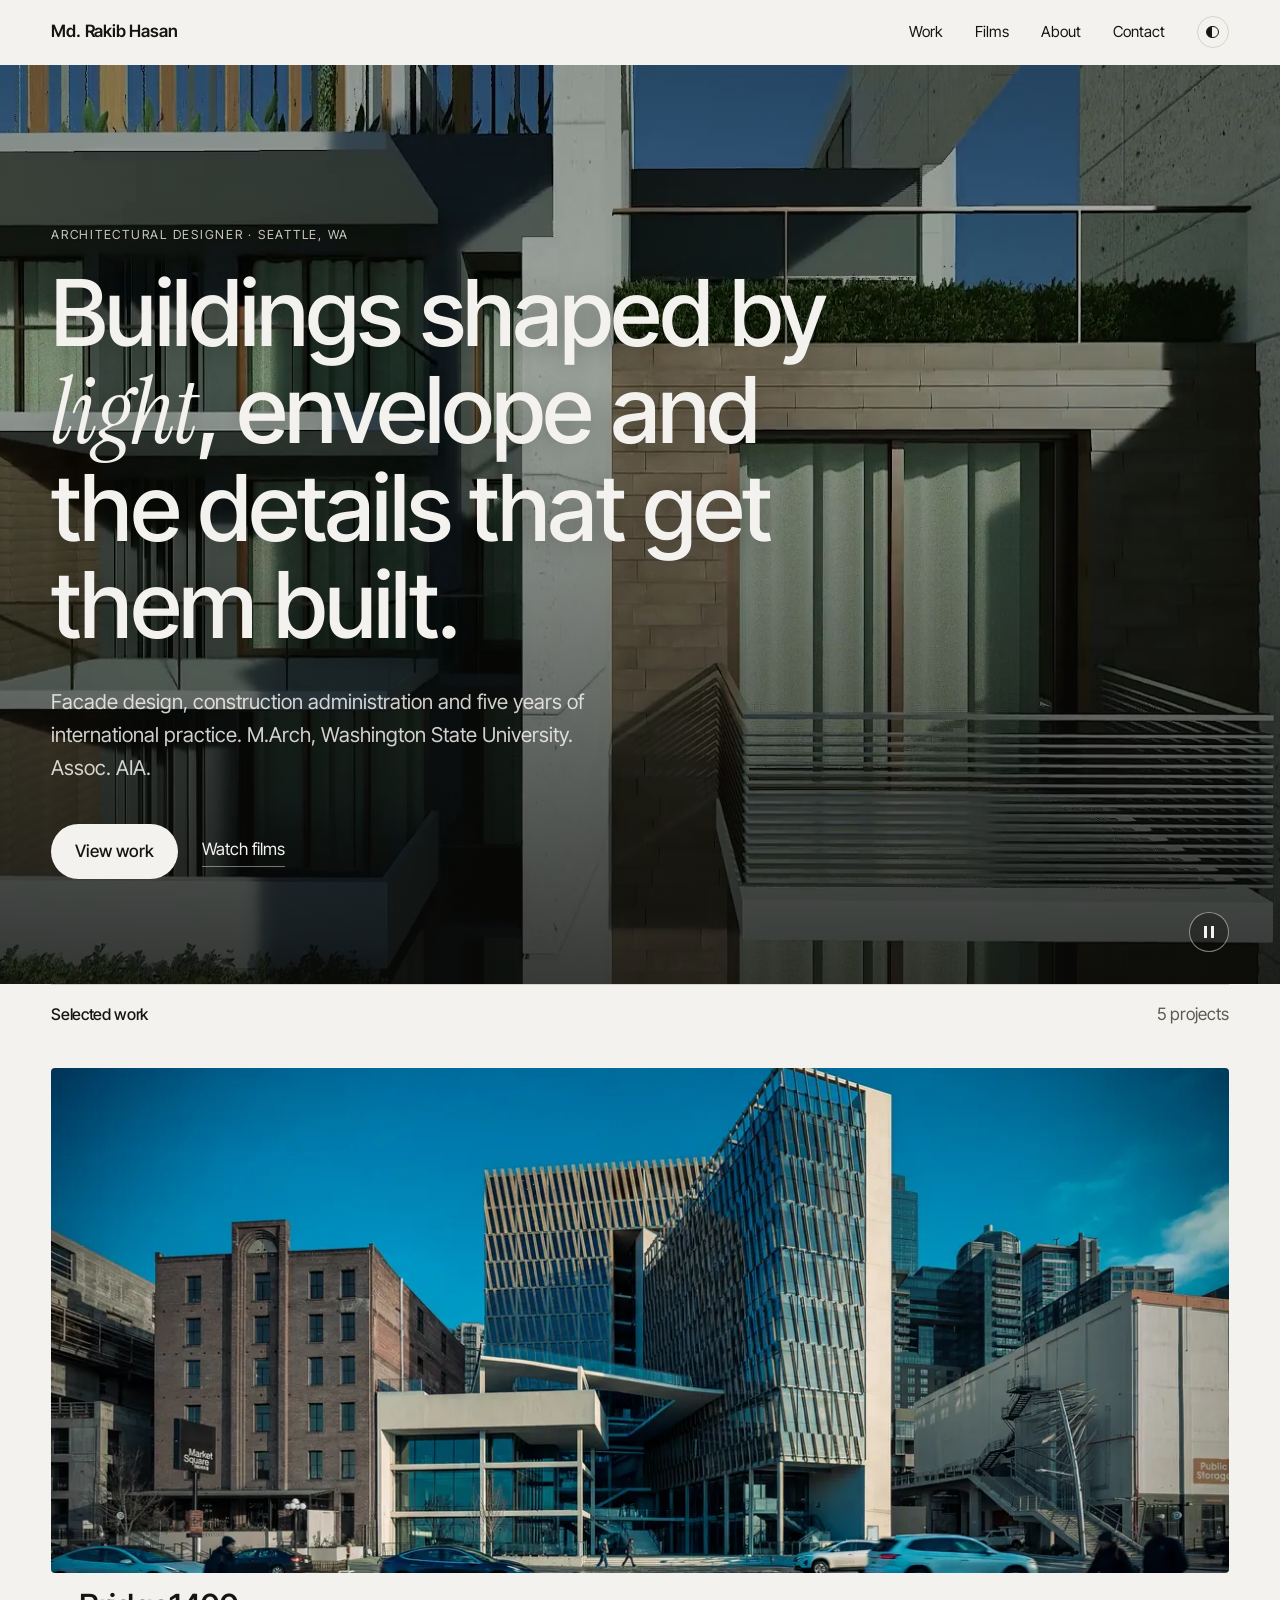
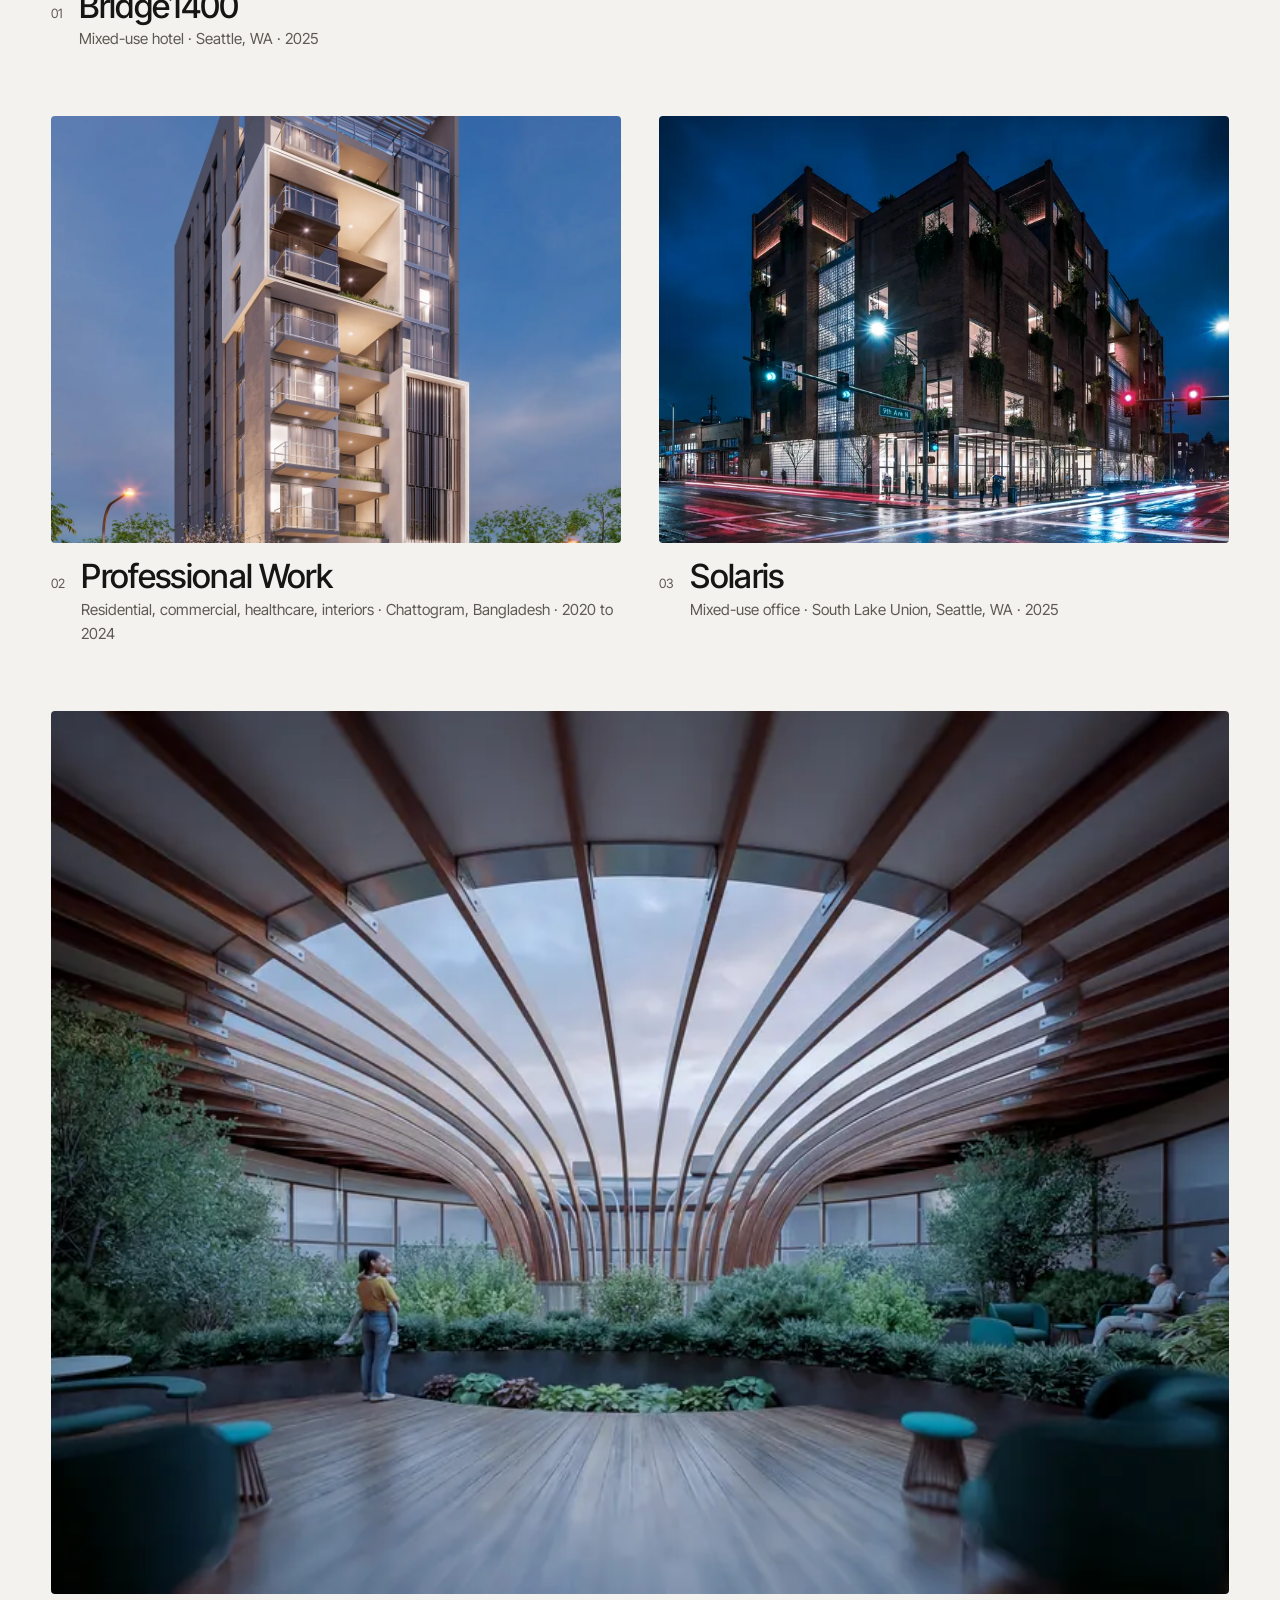
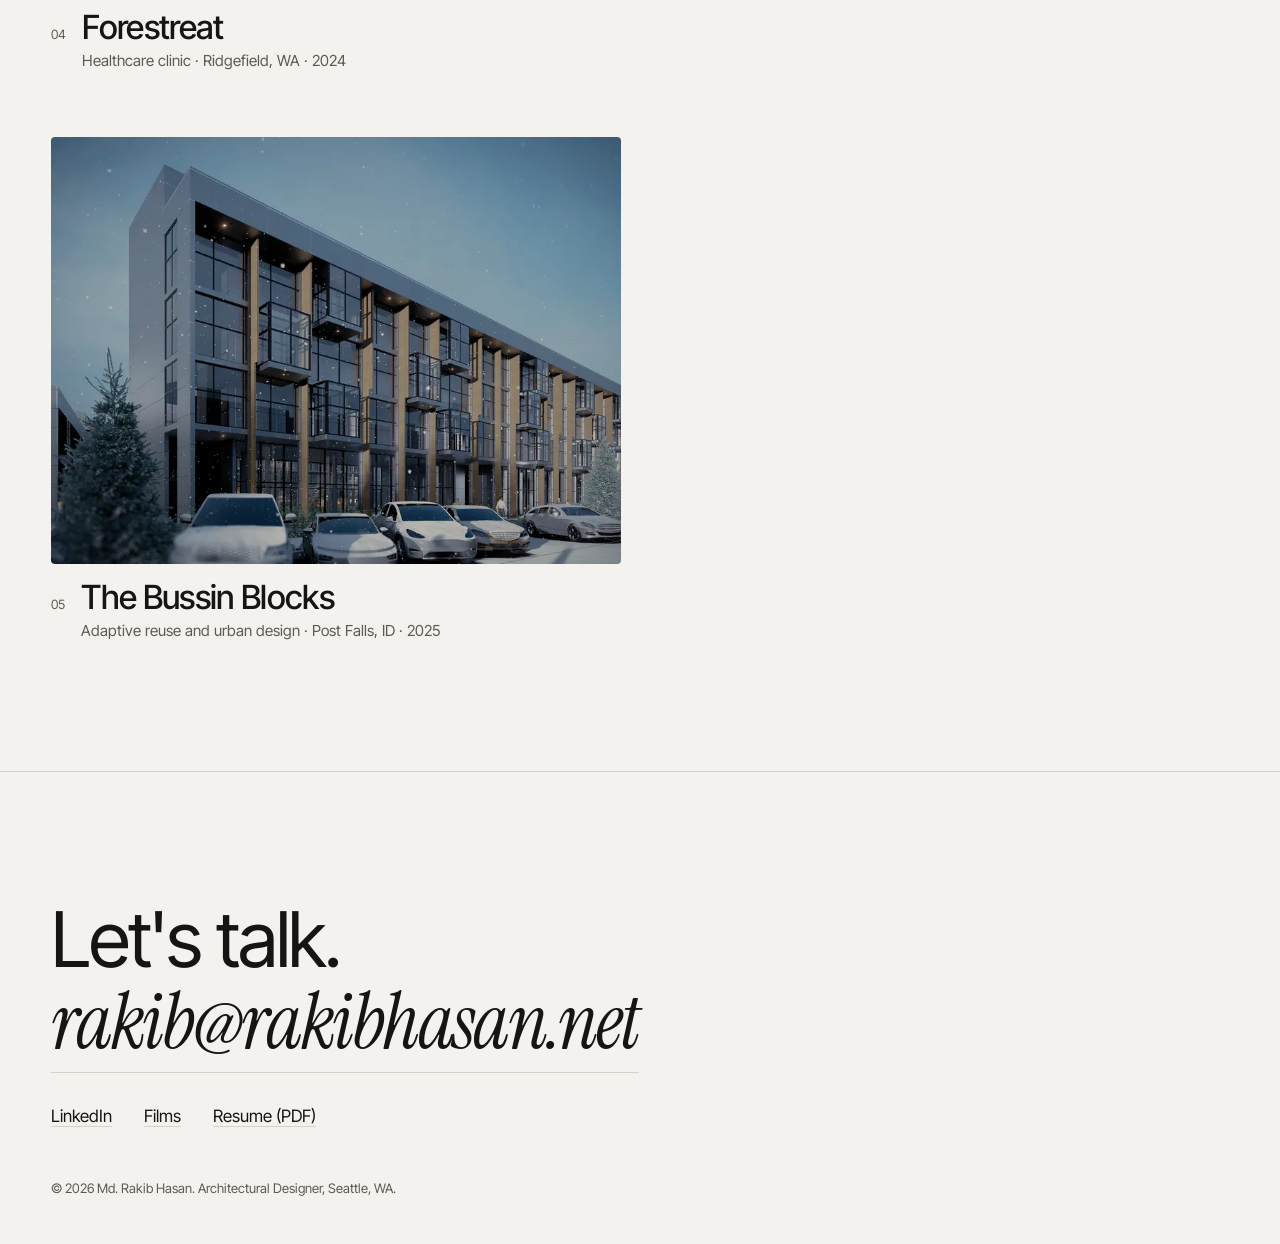
==== commit eee5deef: "Films page and highlight reel behind the home headline - New /films/ page: full-bleed silent looping" ====
--- a/docs/index.html
+++ b/docs/index.html
@@ -26,15 +26,18 @@
 <body>
 <header class="bar">
   <a class="mark" href="index.html">Md. Rakib Hasan</a>
-  <nav><a href="index.html#work">Work</a><a href="work/professional-work/#films">Films</a><a href="about/">About</a><a href="mailto:rakib@rakibhasan.net">Contact</a>
+  <nav><a href="index.html#work">Work</a><a href="films/">Films</a><a href="about/">About</a><a href="mailto:rakib@rakibhasan.net">Contact</a>
   <button class="theme" type="button" aria-label="Toggle dark mode"><span></span></button></nav>
 </header>
 <main>
-<section class="intro">
-  <p class="eyebrow">Architectural Designer &middot; Seattle, WA</p>
-  <h1>Buildings shaped by <em>light</em>, envelope and the details that get them built.</h1>
-  <p class="lede">Facade design, construction administration and five years of international practice. M.Arch, Washington State University. Assoc. AIA.</p>
-  <p class="cta"><a class="btn" href="#work">View work</a><a class="link" href="about/">About me</a></p>
+<section class="reel-hero intro">
+  <div class="reel"><video class="reel-video" muted loop playsinline preload="none" aria-hidden="true" poster="assets/video/reel-poster.jpg" data-src-sm="assets/video/reel-720.mp4" data-src-lg="assets/video/reel-1080.mp4"></video><button class="reel-toggle" type="button" aria-label="Pause background video" aria-pressed="false"><span class="i-pause"></span></button></div>
+  <div class="reel-inner">
+    <p class="eyebrow">Architectural Designer &middot; Seattle, WA</p>
+    <h1>Buildings shaped by <em>light</em>, envelope and the details that get them built.</h1>
+    <p class="lede">Facade design, construction administration and five years of international practice. M.Arch, Washington State University. Assoc. AIA.</p>
+    <p class="cta"><a class="btn" href="#work">View work</a><a class="link" href="films/">Watch films</a></p>
+  </div>
 </section>
 <section class="work" id="work">
   <div class="section-head"><h2>Selected work</h2><span>5 projects</span></div>
@@ -92,7 +95,7 @@
   <p class="foot-big">Let's talk.<br><a href="mailto:rakib@rakibhasan.net">rakib@rakibhasan.net</a></p>
   <ul>
     <li><a href="https://www.linkedin.com/in/rakibwsu" target="_blank" rel="noopener">LinkedIn</a></li>
-    <li><a href="work/professional-work/#films">Animations</a></li>
+    <li><a href="films/">Films</a></li>
     <li><a href="assets/Md-Rakib-Hasan-Resume.pdf" target="_blank" rel="noopener">Resume (PDF)</a></li>
   </ul>
   <p class="small">&copy; 2026 Md. Rakib Hasan. Architectural Designer, Seattle, WA.</p>
--- a/docs/assets/css/style.css
+++ b/docs/assets/css/style.css
@@ -115,6 +115,40 @@
 figure { margin: 0; }
 figcaption { font-size: .85rem; color: var(--ink-2); margin-top: .6rem; }
 .zoom img { cursor: zoom-in; border-radius: 4px; background: #fff; }
+
+/* Reel hero: silent looping highlight video behind the headline (home + Films page) */
+.reel-hero { position: relative; overflow: hidden; background: #0e0e0d; color: #f4f2ee;
+  min-height: min(92vh, 940px); display: flex; align-items: flex-end; }
+.reel-hero.intro { max-width: none; margin: 0; padding: 0; }  /* override the old text-only intro box */
+.reel { position: absolute; inset: 0; }
+.reel-video { width: 100%; height: 100%; object-fit: cover; display: block; }
+.reel::after { content: ""; position: absolute; inset: 0; pointer-events: none;
+  background: linear-gradient(180deg, rgba(10,10,9,.35) 0%, rgba(10,10,9,.3) 35%, rgba(10,10,9,.78) 100%); }
+.reel-inner { position: relative; z-index: 1; width: 100%; max-width: var(--max); margin: 0 auto;
+  padding: clamp(6rem, 14vw, 10rem) var(--pad) clamp(3rem, 7vw, 5.5rem); }
+.reel-hero h1 { font-size: clamp(2.6rem, 7.2vw, 6.6rem); max-width: 14ch; text-shadow: 0 2px 30px rgba(0,0,0,.25); }
+.films-hero h1 { font-size: clamp(3.5rem, 12vw, 10rem); }
+.reel-hero .eyebrow { color: rgba(244,242,238,.8); }
+.reel-hero .lede { color: rgba(244,242,238,.85); max-width: 46ch; margin: 2rem 0 0; font-size: clamp(1.1rem, 1.6vw, 1.35rem); }
+.reel-hero .btn { background: #f4f2ee; color: #161513; }
+.reel-hero .btn:hover { background: var(--accent); color: #fff; }
+.reel-hero .link { color: #f4f2ee; border-color: rgba(244,242,238,.45); }
+.reel-hero .link:hover { border-color: #f4f2ee; }
+.reel-toggle { position: absolute; z-index: 2; right: var(--pad); bottom: clamp(1.25rem, 3vw, 2rem); width: 2.5rem; height: 2.5rem;
+  border-radius: 50%; border: 1px solid rgba(244,242,238,.5); background: rgba(10,10,9,.35); cursor: pointer; display: grid; place-items: center; }
+.reel-toggle span { display: block; width: 10px; height: 12px; border-left: 3px solid #f4f2ee; border-right: 3px solid #f4f2ee; }
+.reel-toggle[aria-pressed="true"] span { width: 0; height: 0; border: 0; border-left: 11px solid #f4f2ee;
+  border-top: 7px solid transparent; border-bottom: 7px solid transparent; margin-left: 3px; }
+.reel-hero.no-motion .reel-toggle { display: none; }
+
+/* Link card from Professional Work to the Films page */
+.films-teaser { max-width: var(--max); margin: 0 auto; padding: 0 var(--pad) clamp(3.5rem, 8vw, 6rem); scroll-margin-top: 5rem; }
+.films-teaser a { position: relative; display: block; overflow: hidden; border-radius: 4px; background: #000; aspect-ratio: 21 / 9; }
+.films-teaser img { width: 100%; height: 100%; object-fit: cover; opacity: .8; transition: transform 1.2s cubic-bezier(.2,.7,.2,1), opacity .4s; }
+.films-teaser a:hover img { transform: scale(1.03); opacity: .65; }
+.films-teaser-text { position: absolute; left: 0; bottom: 0; padding: clamp(1.25rem, 4vw, 2.5rem); color: #f4f2ee; }
+.films-teaser-text .eyebrow { color: rgba(244,242,238,.8); display: block; margin-bottom: .5rem; }
+.films-teaser-text strong { font-weight: 500; font-size: clamp(1.4rem, 3.2vw, 2.6rem); letter-spacing: -0.02em; line-height: 1.1; }
 
 /* Films: self-hosted animations, poster frame until play */
 .films { max-width: var(--max); margin: 0 auto; padding: 0 var(--pad) clamp(3.5rem, 8vw, 6rem); scroll-margin-top: 5rem; }
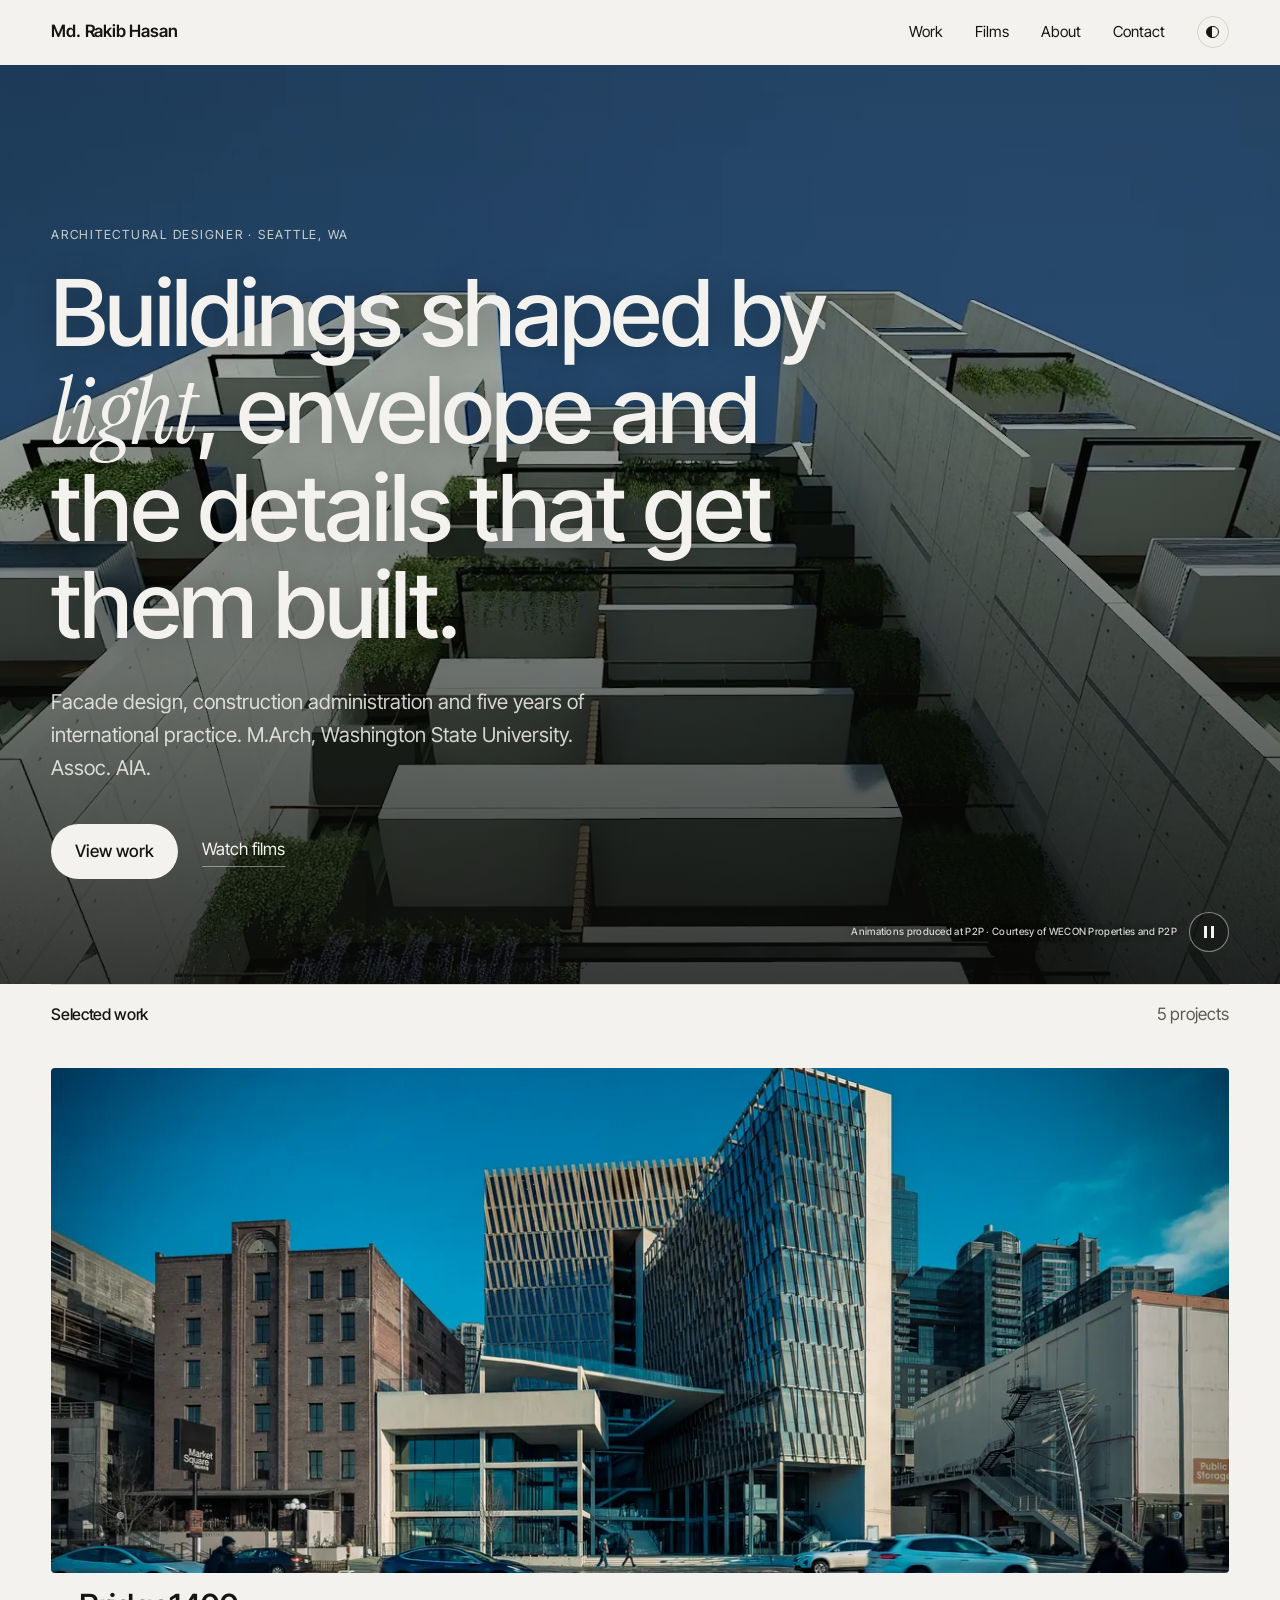
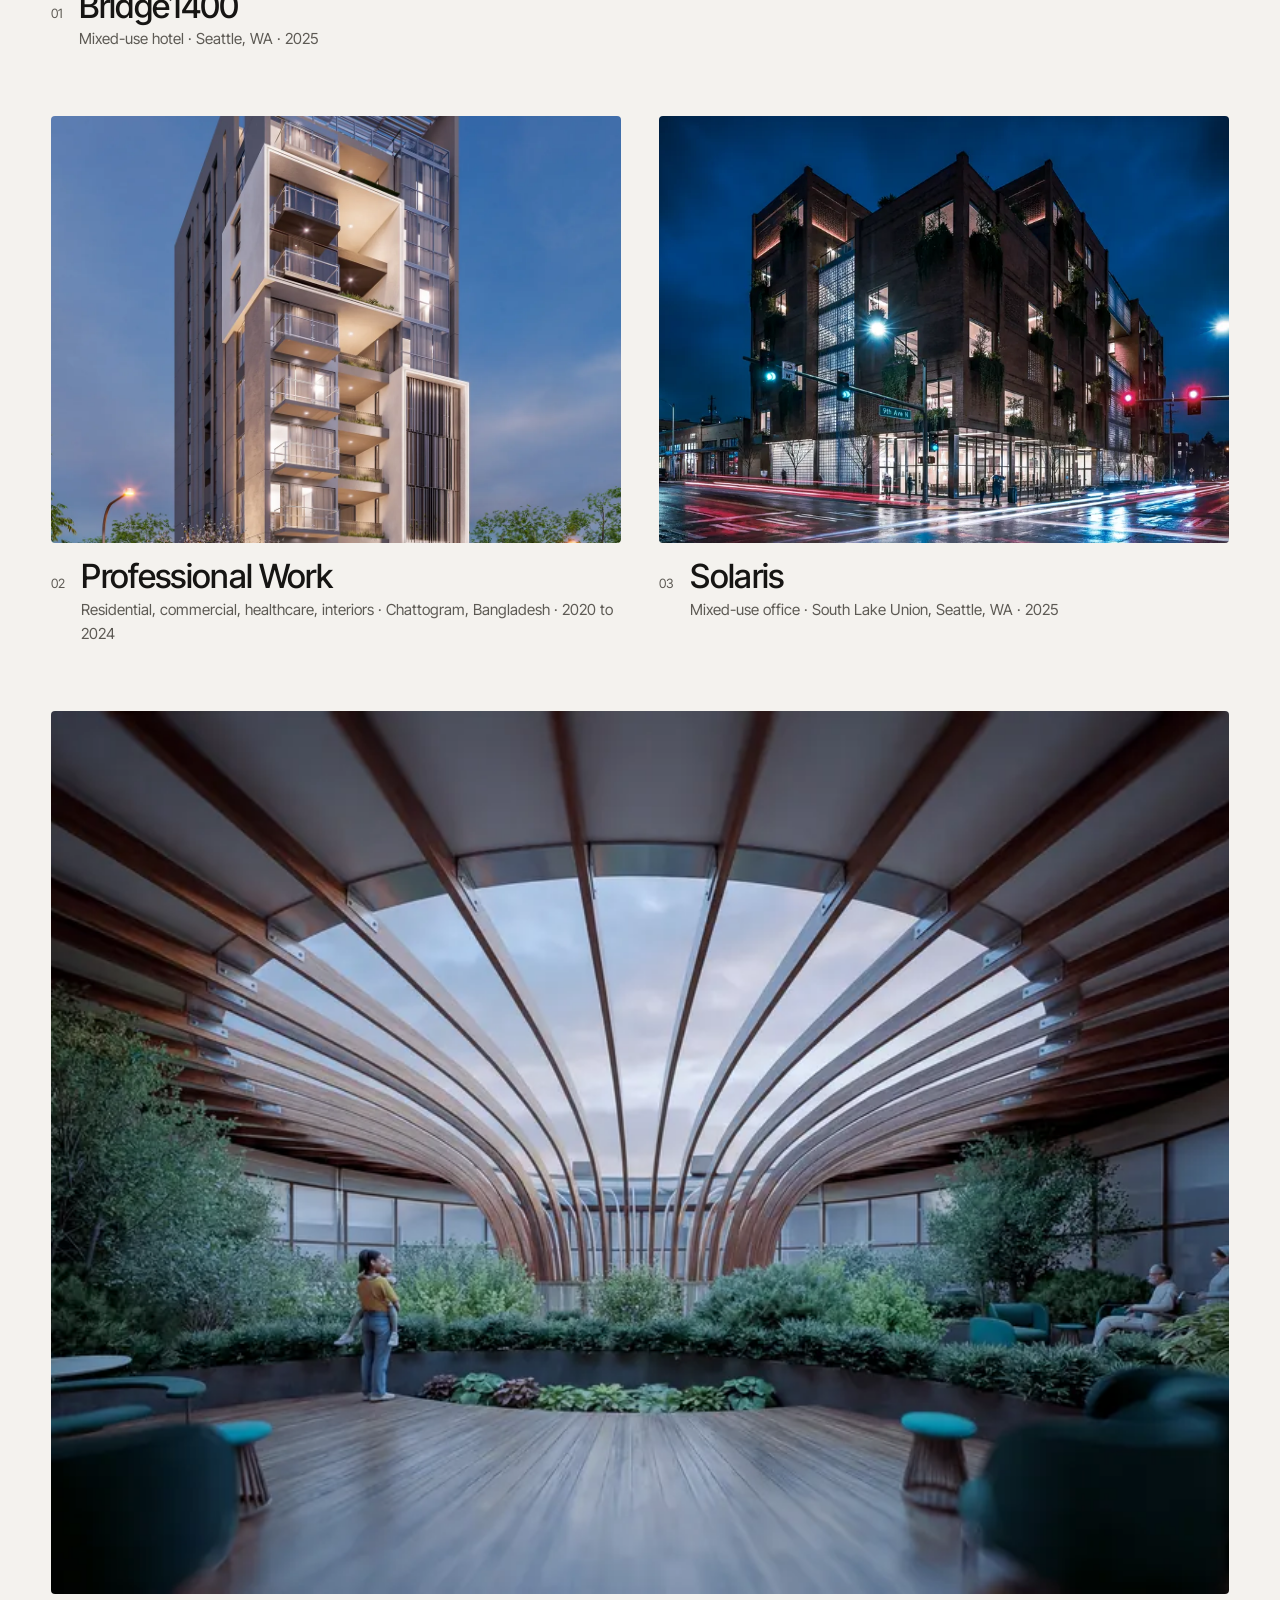
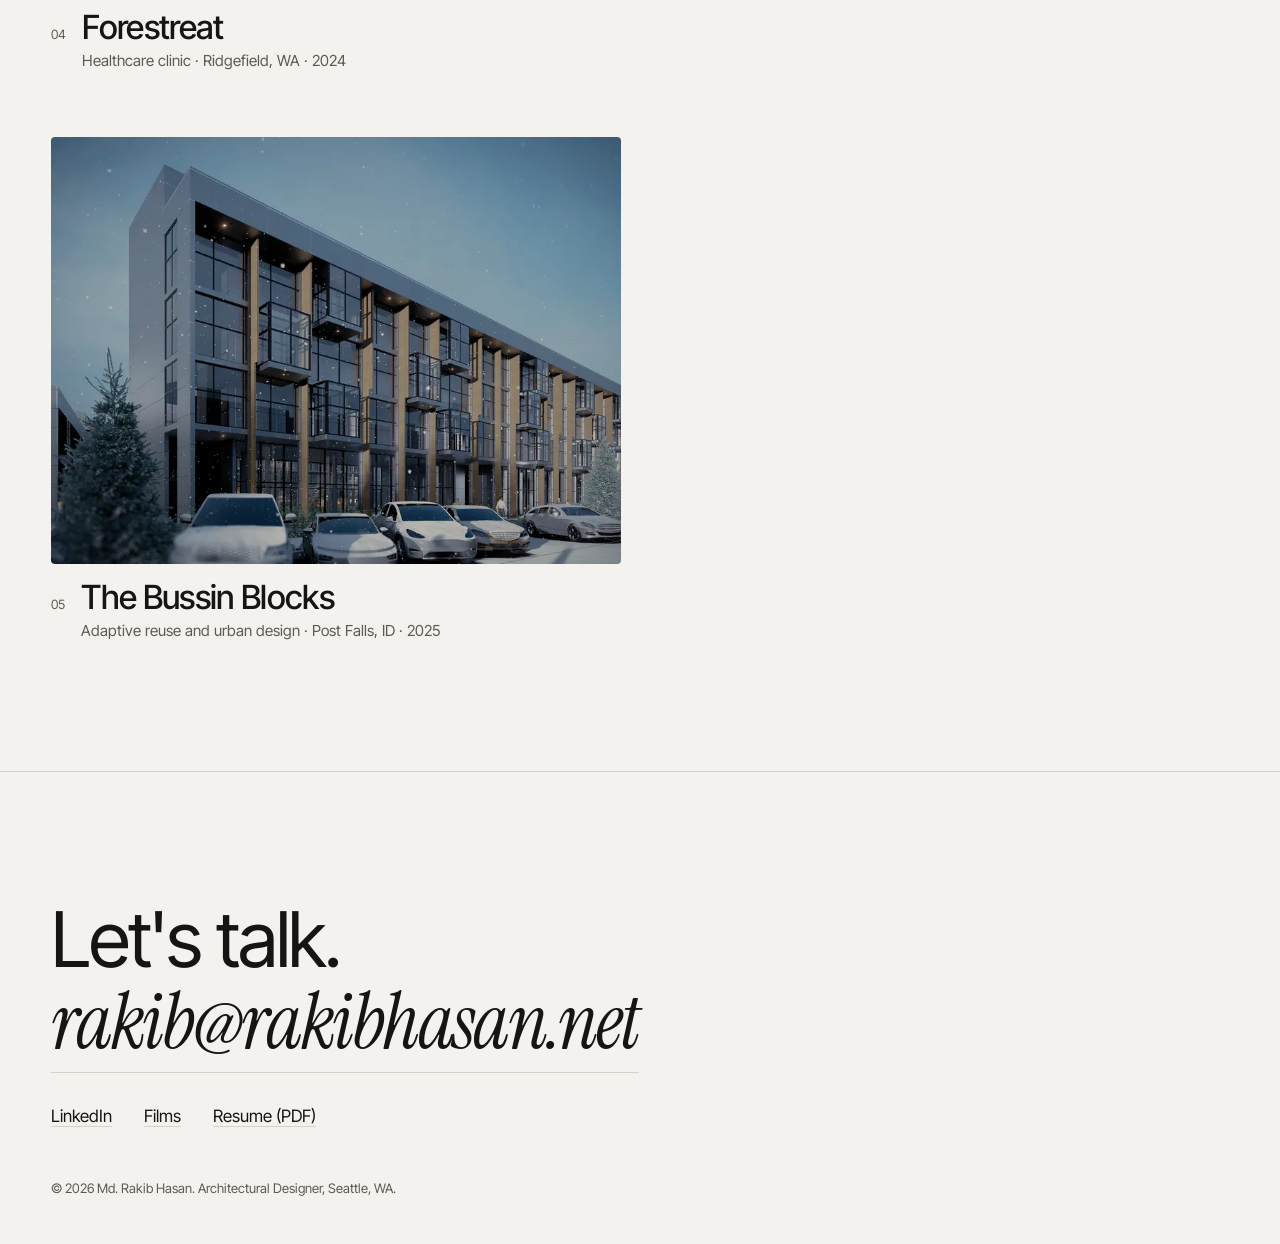
==== commit 08300711: "Credit WECON Properties and P2P on the animations - Reel credit beside the pause button on home and " ====
--- a/docs/index.html
+++ b/docs/index.html
@@ -31,7 +31,7 @@
 </header>
 <main>
 <section class="reel-hero intro">
-  <div class="reel"><video class="reel-video" muted loop playsinline preload="none" aria-hidden="true" poster="assets/video/reel-poster.jpg" data-src-sm="assets/video/reel-720.mp4" data-src-lg="assets/video/reel-1080.mp4"></video><button class="reel-toggle" type="button" aria-label="Pause background video" aria-pressed="false"><span class="i-pause"></span></button></div>
+  <div class="reel"><video class="reel-video" muted loop playsinline preload="none" aria-hidden="true" poster="assets/video/reel-poster.jpg" data-src-sm="assets/video/reel-720.mp4" data-src-lg="assets/video/reel-1080.mp4"></video><button class="reel-toggle" type="button" aria-label="Pause background video" aria-pressed="false"><span class="i-pause"></span></button></div><p class="reel-credit">Animations produced at P2P · Courtesy of WECON Properties and P2P</p>
   <div class="reel-inner">
     <p class="eyebrow">Architectural Designer &middot; Seattle, WA</p>
     <h1>Buildings shaped by <em>light</em>, envelope and the details that get them built.</h1>
--- a/docs/assets/css/style.css
+++ b/docs/assets/css/style.css
@@ -140,6 +140,19 @@
 .reel-toggle[aria-pressed="true"] span { width: 0; height: 0; border: 0; border-left: 11px solid #f4f2ee;
   border-top: 7px solid transparent; border-bottom: 7px solid transparent; margin-left: 3px; }
 .reel-hero.no-motion .reel-toggle { display: none; }
+/* Credit line, bottom-right beside the pause button; shown on every screen size */
+.reel-credit { position: absolute; z-index: 2; margin: 0; right: calc(var(--pad) + 3.25rem); bottom: clamp(1.25rem, 3vw, 2rem);
+  min-height: 2.5rem; display: flex; align-items: center; justify-content: flex-end; text-align: right;
+  max-width: min(26rem, calc(100% - var(--pad) * 2 - 3.25rem));
+  /* 10px is the practical floor for legible text on phones and desktops; medium weight + shadow keep it crisp over video */
+  font-size: 10px; font-weight: 500; line-height: 1.3; letter-spacing: .03em;
+  color: rgba(244,242,238,.85); text-shadow: 0 1px 6px rgba(0,0,0,.55); -webkit-text-size-adjust: 100%; text-size-adjust: 100%; }
+.reel-hero.no-motion .reel-credit { right: var(--pad); }
+.film-credit { display: block; margin-top: .15rem; font-size: .8rem; color: var(--ink-2); }
+@media (max-width: 700px) {
+  /* keep the buttons clear of the credit + pause row */
+  .reel-inner { padding-bottom: 5.75rem; }
+}
 
 /* Link card from Professional Work to the Films page */
 .films-teaser { max-width: var(--max); margin: 0 auto; padding: 0 var(--pad) clamp(3.5rem, 8vw, 6rem); scroll-margin-top: 5rem; }
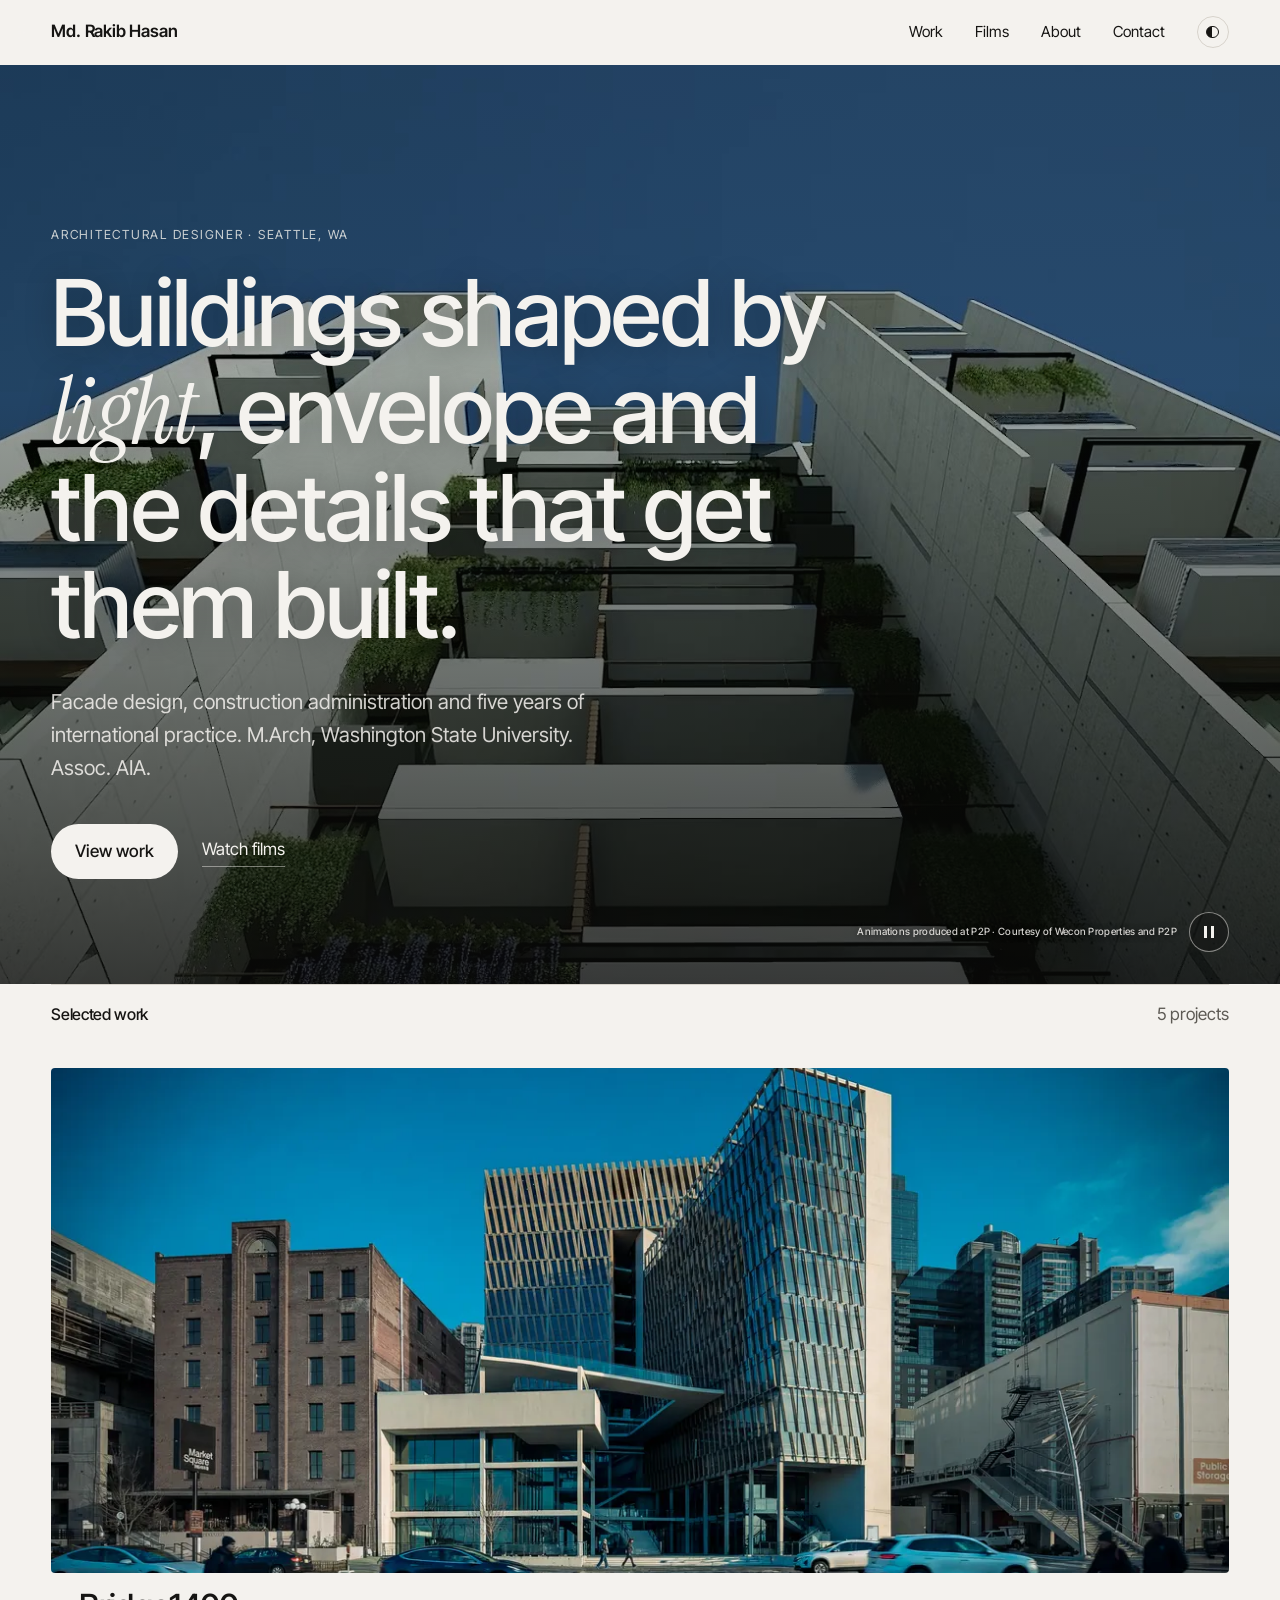
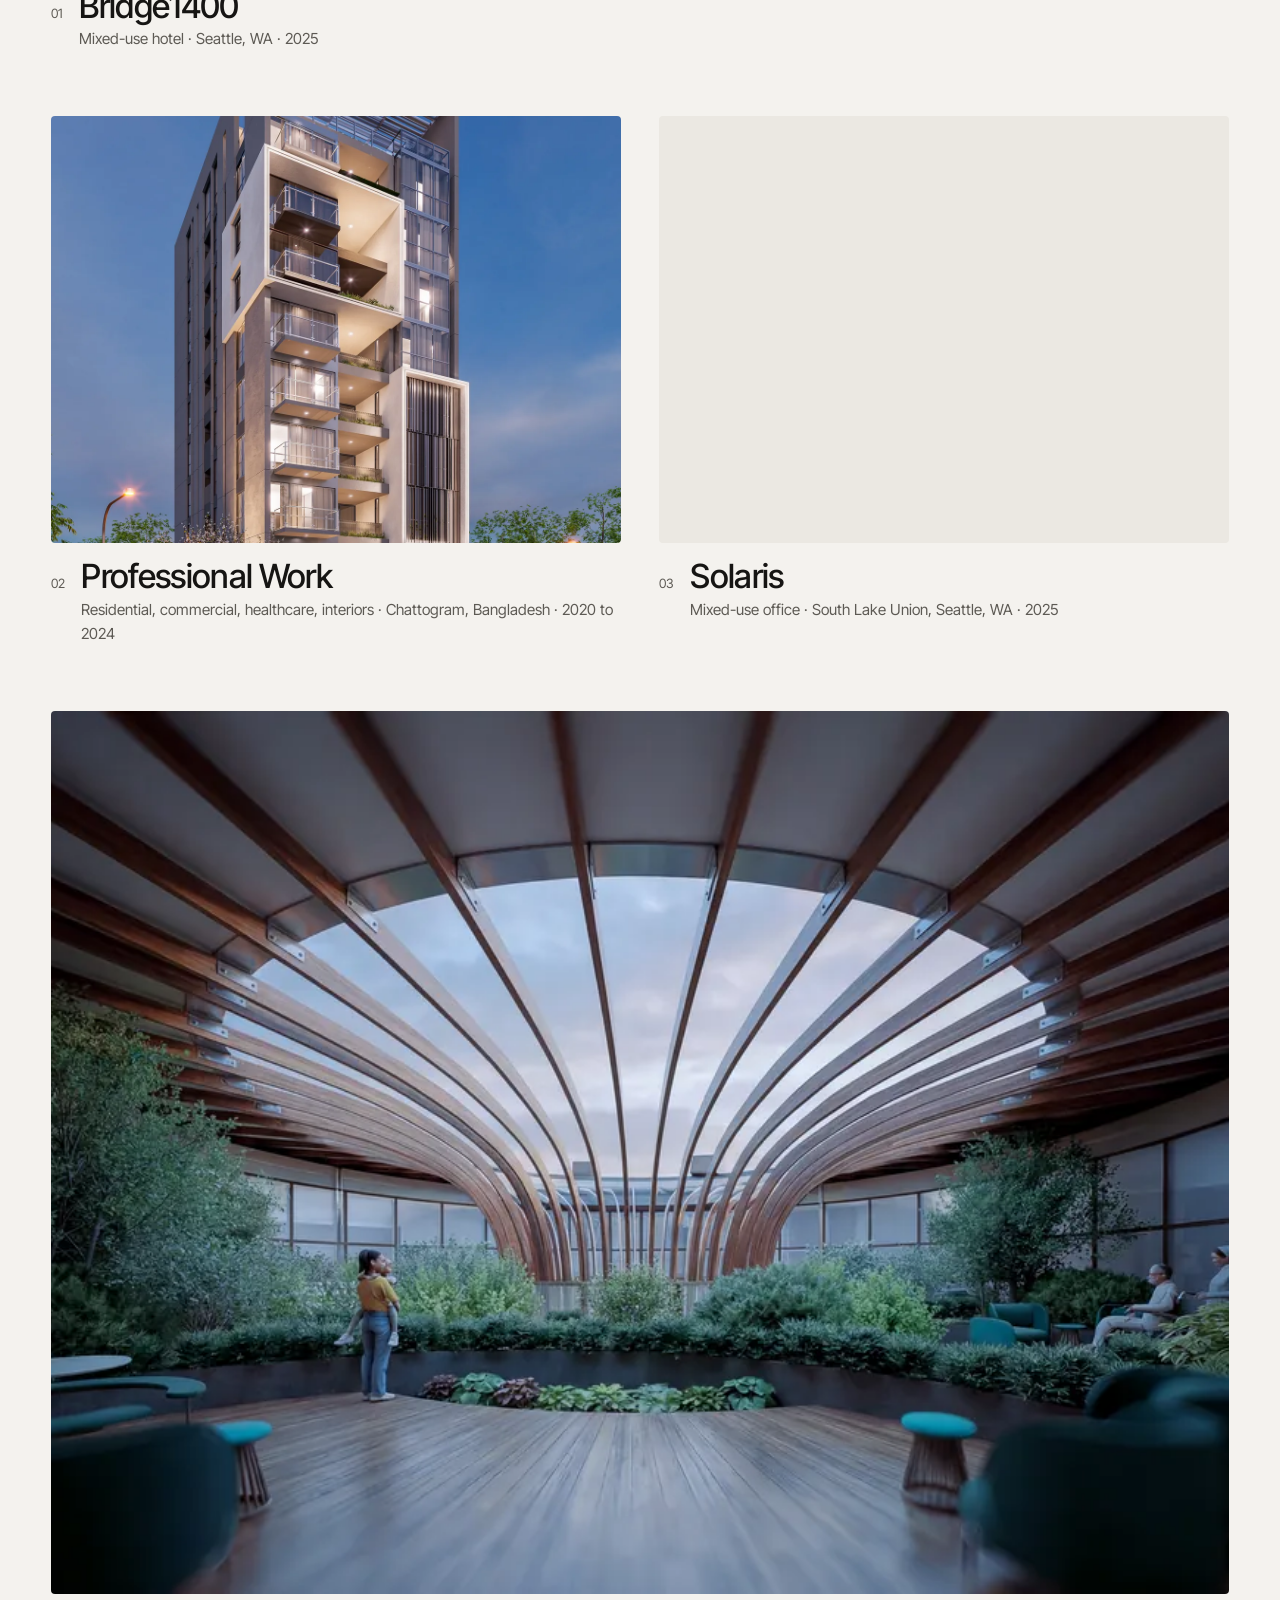
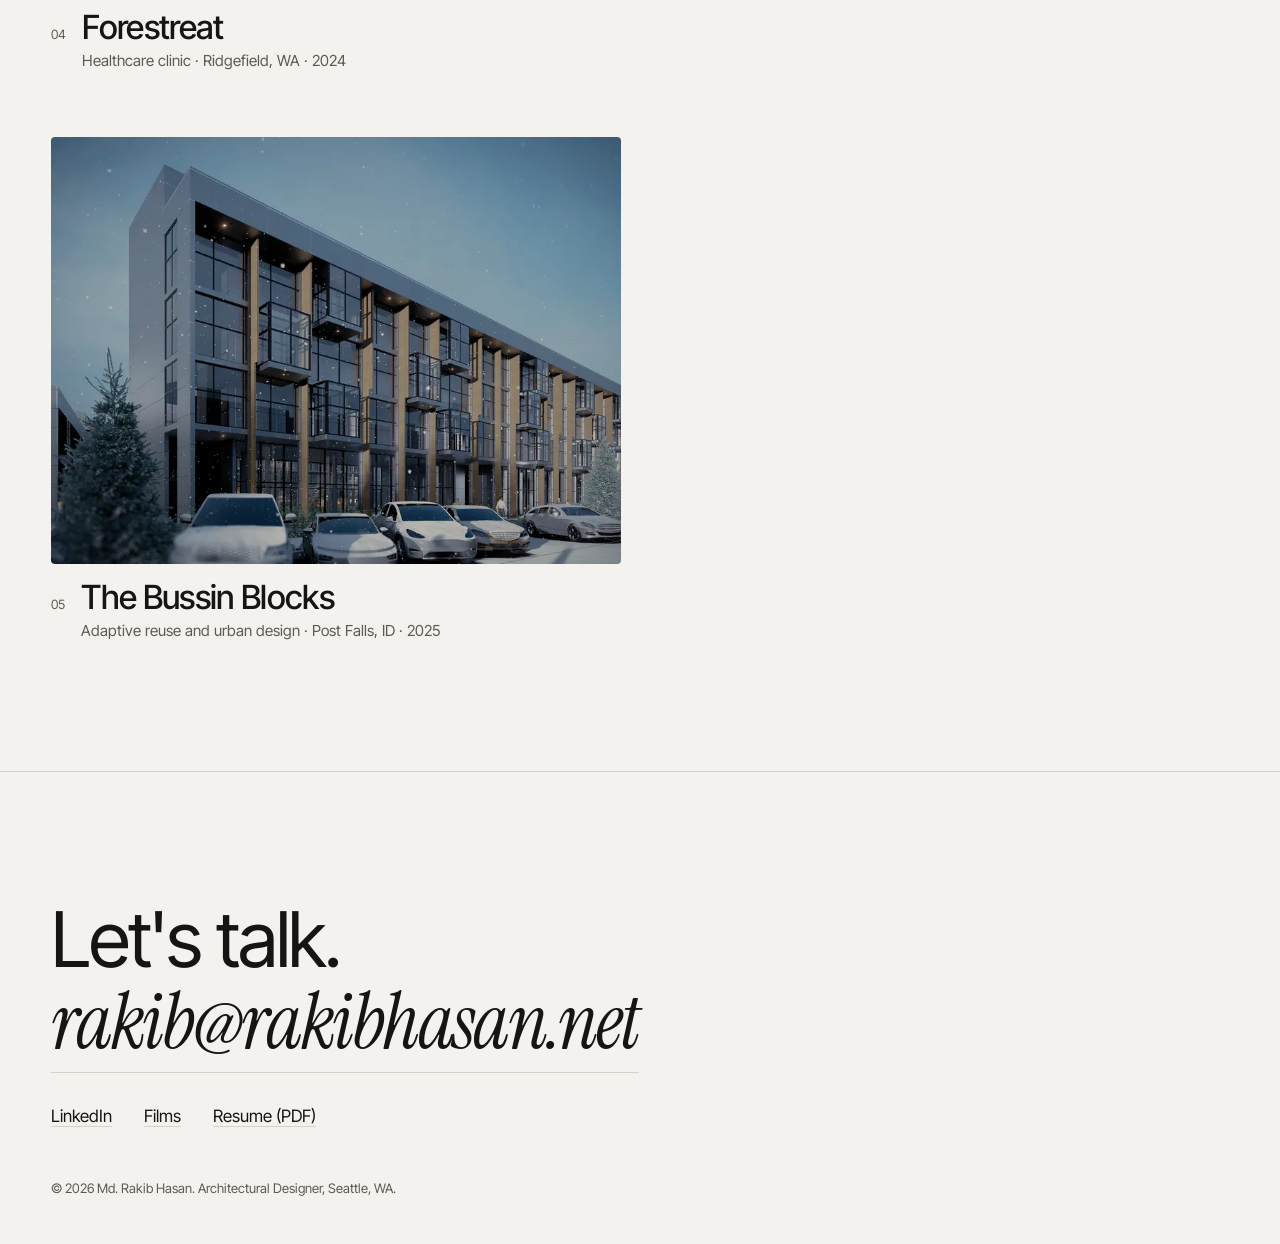
==== commit f2aacbae: "Credit line uses Wecon Properties; drop per-film credit captions Spelling matches the company's own " ====
--- a/docs/index.html
+++ b/docs/index.html
@@ -31,7 +31,7 @@
 </header>
 <main>
 <section class="reel-hero intro">
-  <div class="reel"><video class="reel-video" muted loop playsinline preload="none" aria-hidden="true" poster="assets/video/reel-poster.jpg" data-src-sm="assets/video/reel-720.mp4" data-src-lg="assets/video/reel-1080.mp4"></video><button class="reel-toggle" type="button" aria-label="Pause background video" aria-pressed="false"><span class="i-pause"></span></button></div><p class="reel-credit">Animations produced at P2P · Courtesy of WECON Properties and P2P</p>
+  <div class="reel"><video class="reel-video" muted loop playsinline preload="none" aria-hidden="true" poster="assets/video/reel-poster.jpg" data-src-sm="assets/video/reel-720.mp4" data-src-lg="assets/video/reel-1080.mp4"></video><button class="reel-toggle" type="button" aria-label="Pause background video" aria-pressed="false"><span class="i-pause"></span></button></div><p class="reel-credit">Animations produced at P2P · Courtesy of Wecon Properties and P2P</p>
   <div class="reel-inner">
     <p class="eyebrow">Architectural Designer &middot; Seattle, WA</p>
     <h1>Buildings shaped by <em>light</em>, envelope and the details that get them built.</h1>
--- a/docs/assets/css/style.css
+++ b/docs/assets/css/style.css
@@ -148,7 +148,6 @@
   font-size: 10px; font-weight: 500; line-height: 1.3; letter-spacing: .03em;
   color: rgba(244,242,238,.85); text-shadow: 0 1px 6px rgba(0,0,0,.55); -webkit-text-size-adjust: 100%; text-size-adjust: 100%; }
 .reel-hero.no-motion .reel-credit { right: var(--pad); }
-.film-credit { display: block; margin-top: .15rem; font-size: .8rem; color: var(--ink-2); }
 @media (max-width: 700px) {
   /* keep the buttons clear of the credit + pause row */
   .reel-inner { padding-bottom: 5.75rem; }
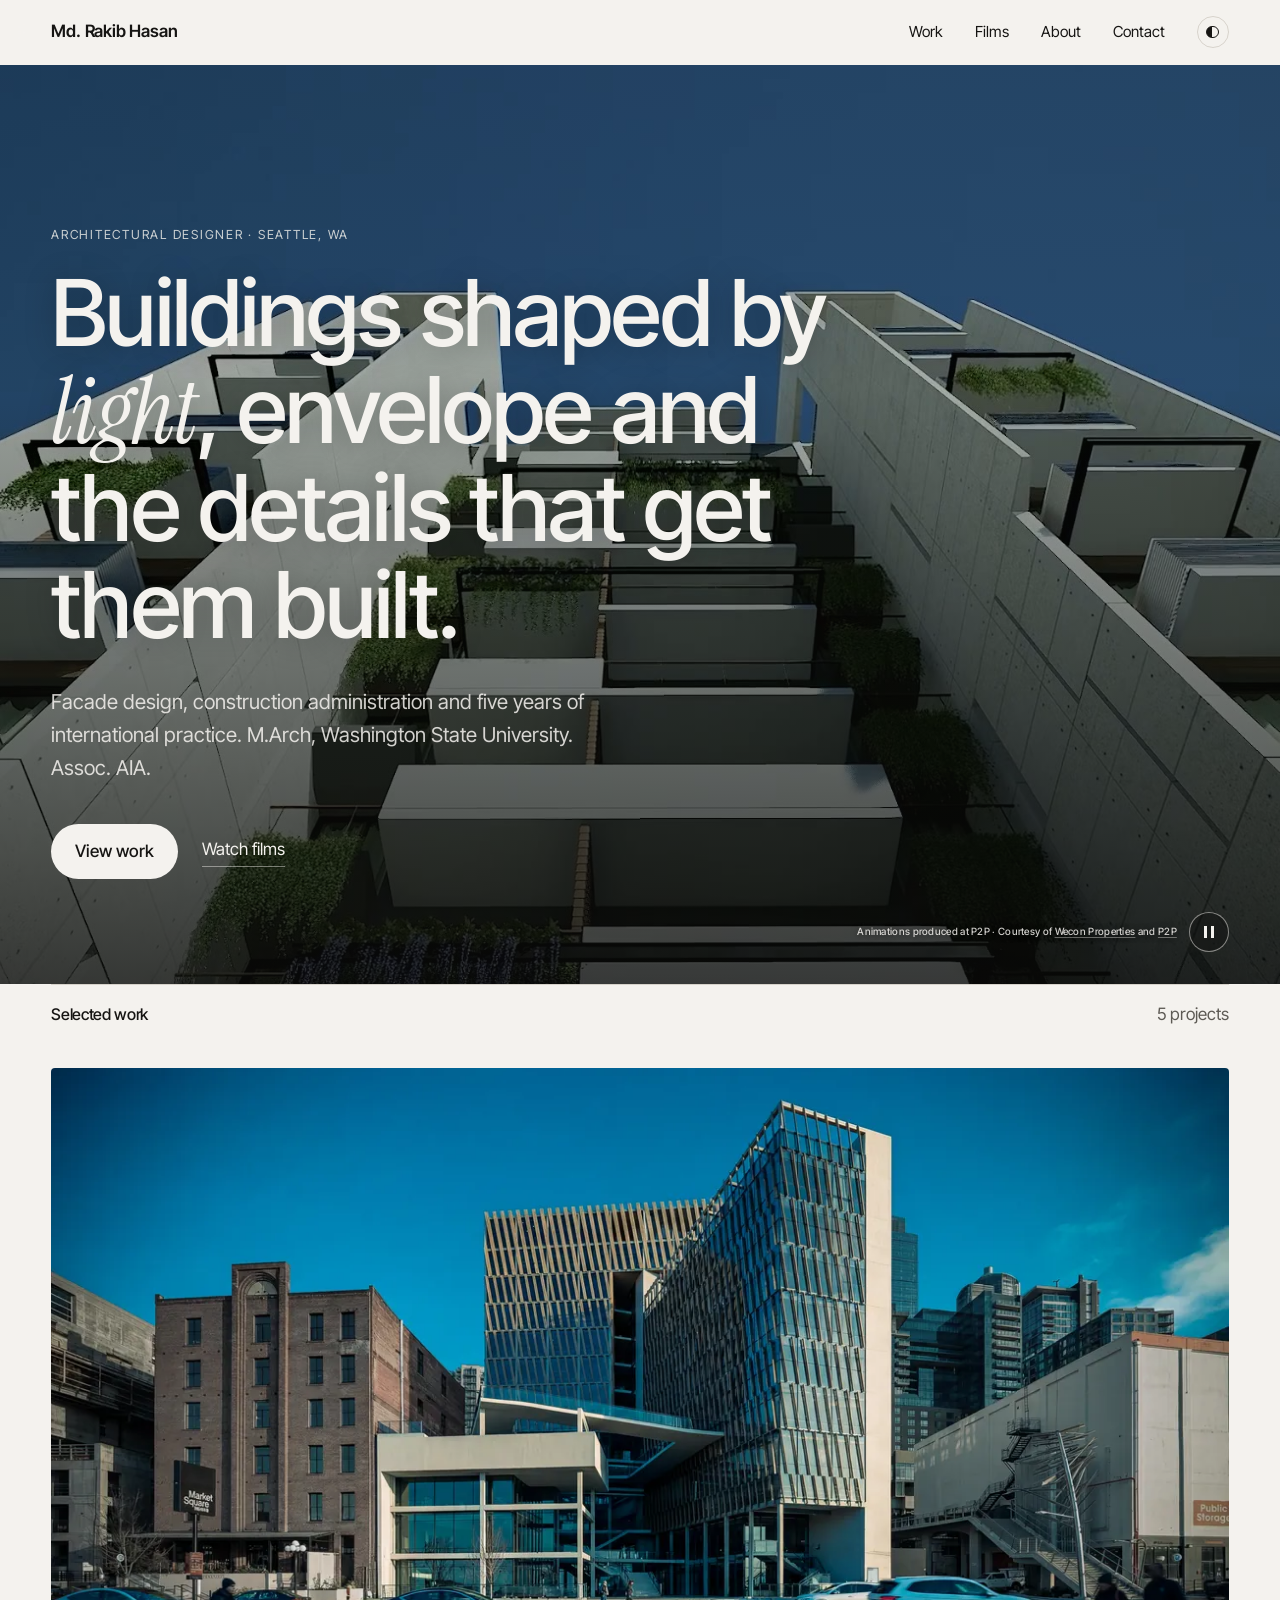
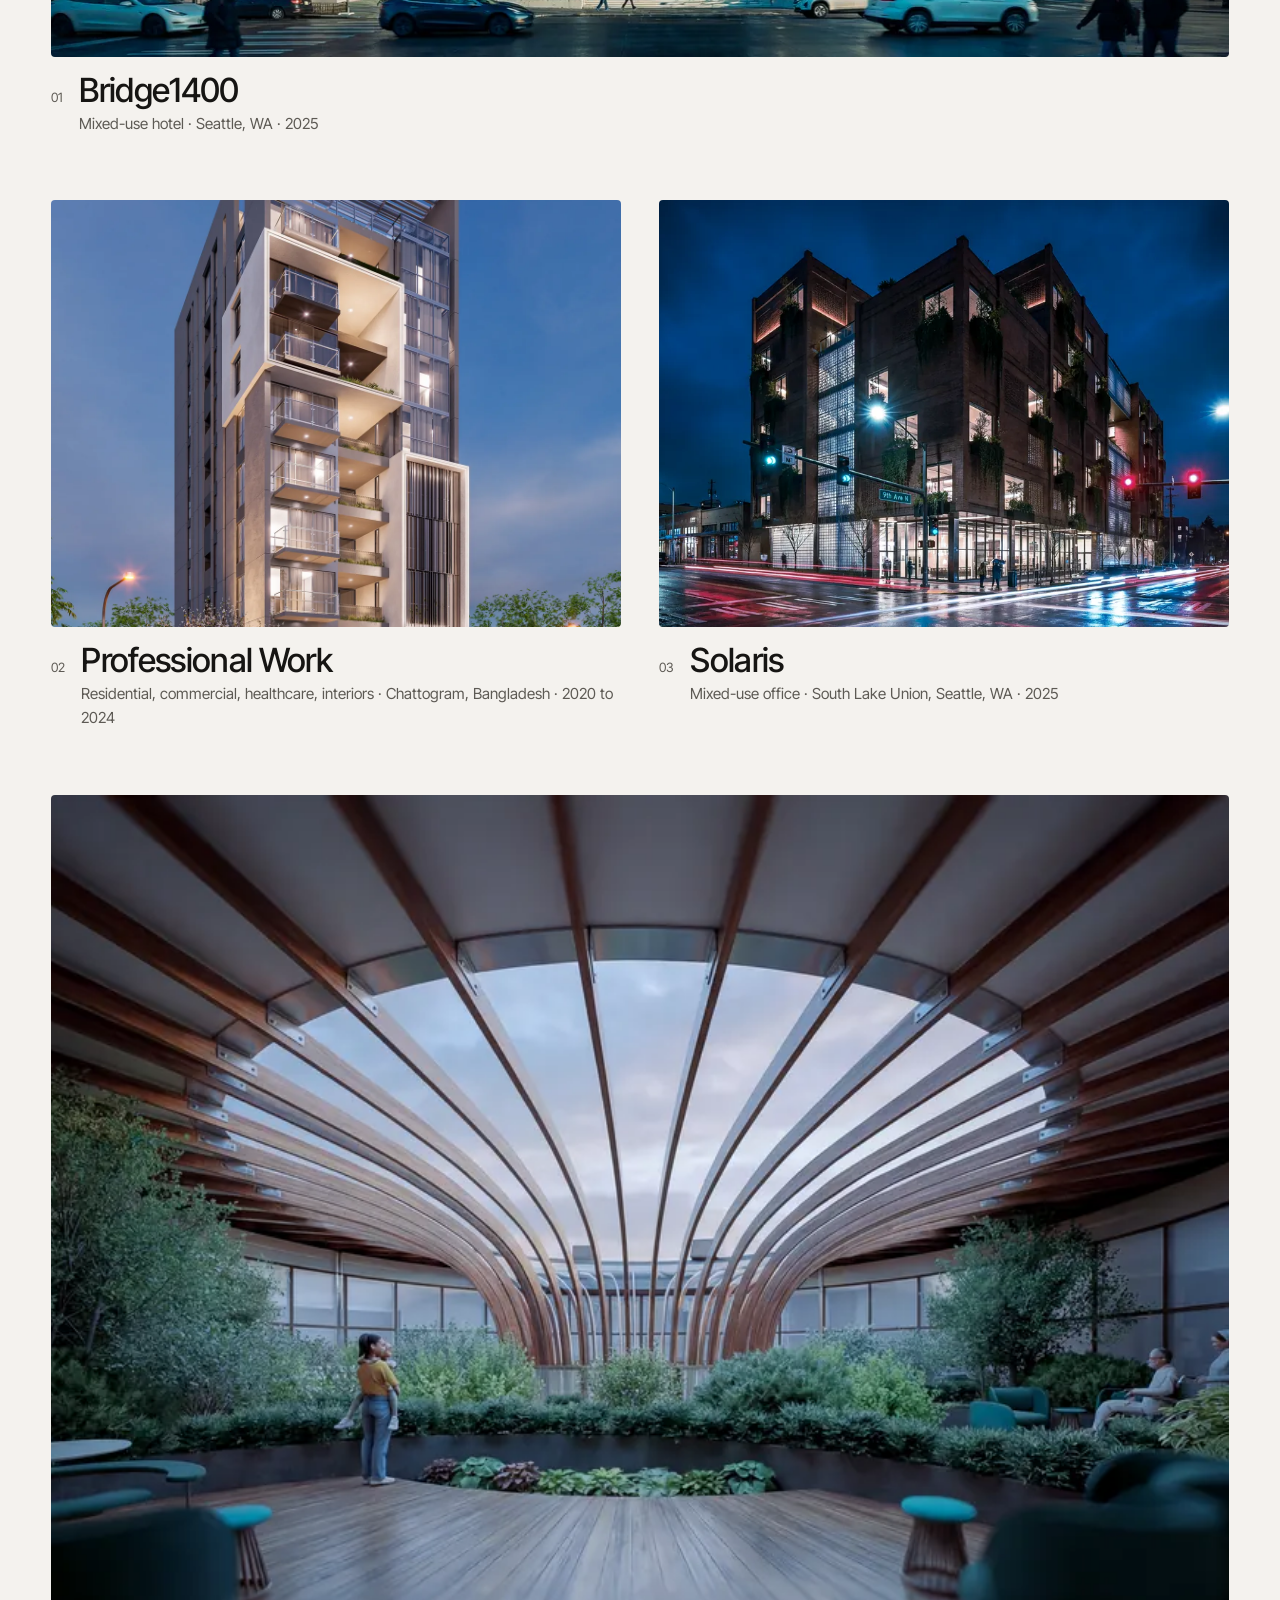
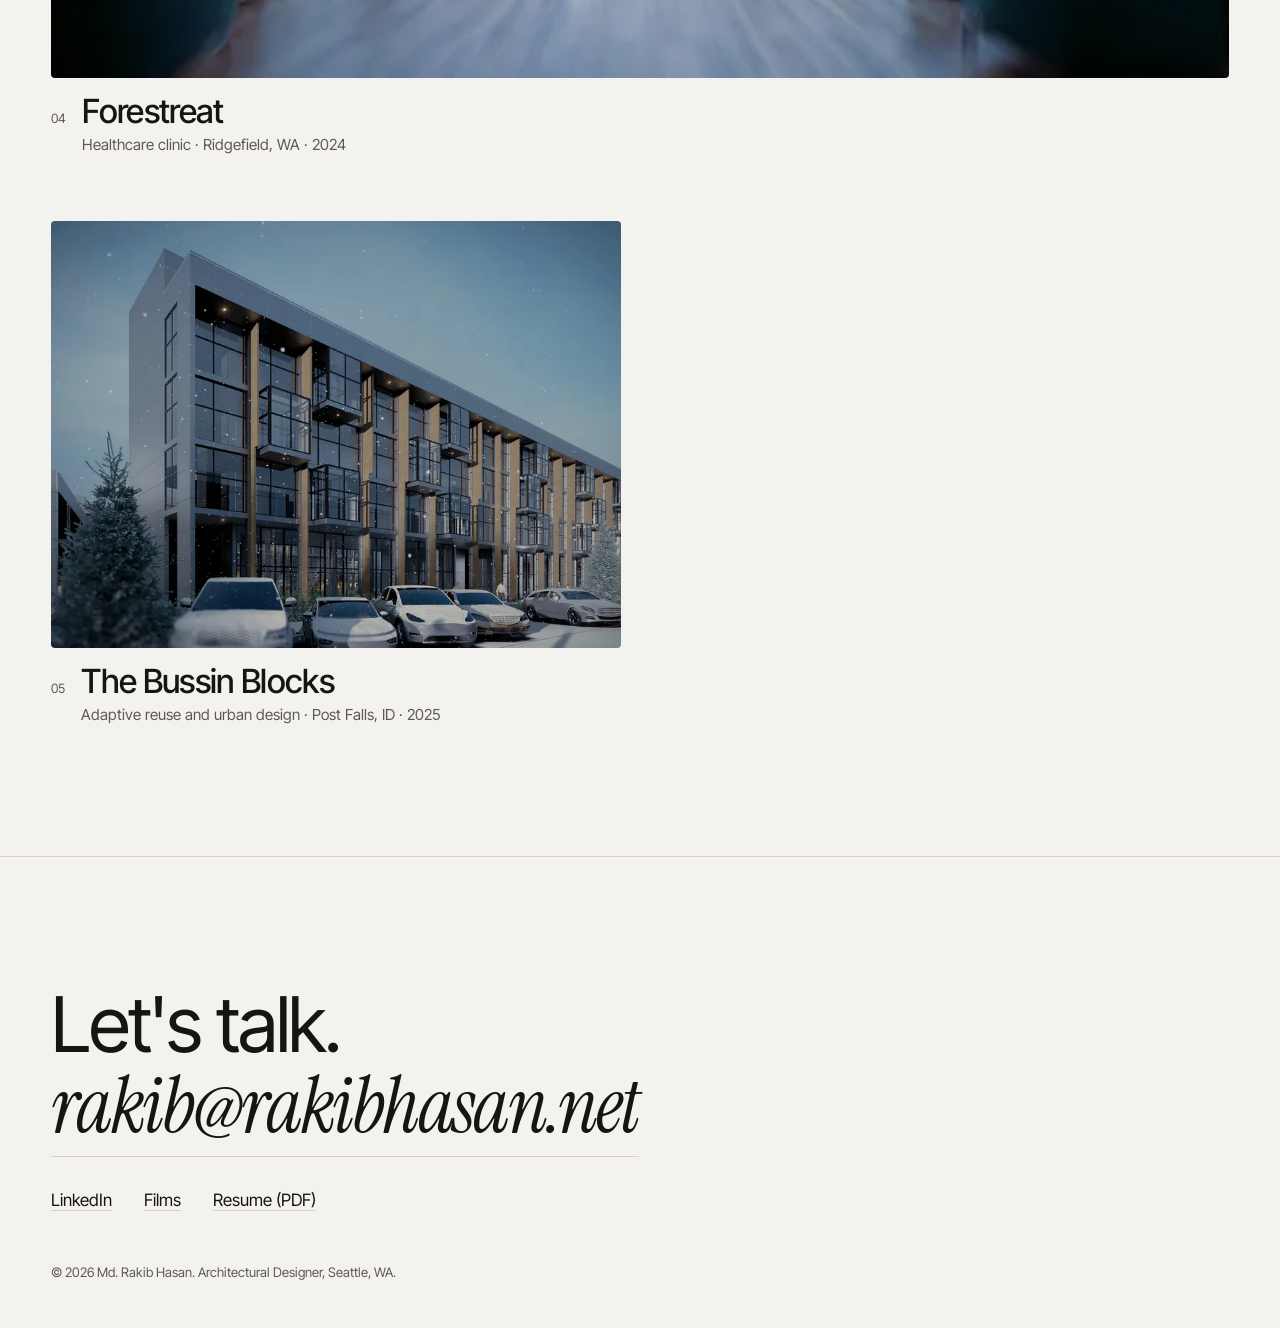
==== commit aefec233: "Stop cropping BRIDGE1400 on home; link credit company names - Featured home card is now 2:1, the ren" ====
--- a/docs/index.html
+++ b/docs/index.html
@@ -31,7 +31,7 @@
 </header>
 <main>
 <section class="reel-hero intro">
-  <div class="reel"><video class="reel-video" muted loop playsinline preload="none" aria-hidden="true" poster="assets/video/reel-poster.jpg" data-src-sm="assets/video/reel-720.mp4" data-src-lg="assets/video/reel-1080.mp4"></video><button class="reel-toggle" type="button" aria-label="Pause background video" aria-pressed="false"><span class="i-pause"></span></button></div><p class="reel-credit">Animations produced at P2P · Courtesy of Wecon Properties and P2P</p>
+  <div class="reel"><video class="reel-video" muted loop playsinline preload="none" aria-hidden="true" poster="assets/video/reel-poster.jpg" data-src-sm="assets/video/reel-720.mp4" data-src-lg="assets/video/reel-1080.mp4"></video><button class="reel-toggle" type="button" aria-label="Pause background video" aria-pressed="false"><span class="i-pause"></span></button></div><p class="reel-credit"><span>Animations produced at P2P · Courtesy of <a href="https://wecon.com.bd/" target="_blank" rel="noopener">Wecon Properties</a> and <a href="https://www.p2pfamily.com/" target="_blank" rel="noopener">P2P</a></span></p>
   <div class="reel-inner">
     <p class="eyebrow">Architectural Designer &middot; Seattle, WA</p>
     <h1>Buildings shaped by <em>light</em>, envelope and the details that get them built.</h1>
--- a/docs/assets/css/style.css
+++ b/docs/assets/css/style.css
@@ -78,7 +78,7 @@
   .work-item:nth-child(3n + 4) { grid-column: 1 / -1; }
 }
 .work-item figure { margin: 0; overflow: hidden; border-radius: 4px; background: var(--bg-2); aspect-ratio: 4 / 3; }
-.work-item:first-child figure { aspect-ratio: 21 / 9; }
+.work-item:first-child figure { aspect-ratio: 2 / 1; }  /* matches the BRIDGE1400 render, so nothing is cropped */
 .work-item figure img { width: 100%; height: 100%; object-fit: cover; transition: transform 1.2s cubic-bezier(.2,.7,.2,1); }
 .work-item a:hover img { transform: scale(1.04); }
 .work-meta { display: grid; grid-template-columns: auto 1fr; column-gap: 1rem; margin-top: 1rem; align-items: baseline; }
@@ -148,6 +148,9 @@
   font-size: 10px; font-weight: 500; line-height: 1.3; letter-spacing: .03em;
   color: rgba(244,242,238,.85); text-shadow: 0 1px 6px rgba(0,0,0,.55); -webkit-text-size-adjust: 100%; text-size-adjust: 100%; }
 .reel-hero.no-motion .reel-credit { right: var(--pad); }
+.reel-credit a { color: inherit; text-decoration: underline; text-decoration-color: rgba(244,242,238,.4);
+  text-underline-offset: 2px; transition: text-decoration-color .2s, color .2s; }
+.reel-credit a:hover, .reel-credit a:focus-visible { color: #fff; text-decoration-color: #fff; }
 @media (max-width: 700px) {
   /* keep the buttons clear of the credit + pause row */
   .reel-inner { padding-bottom: 5.75rem; }
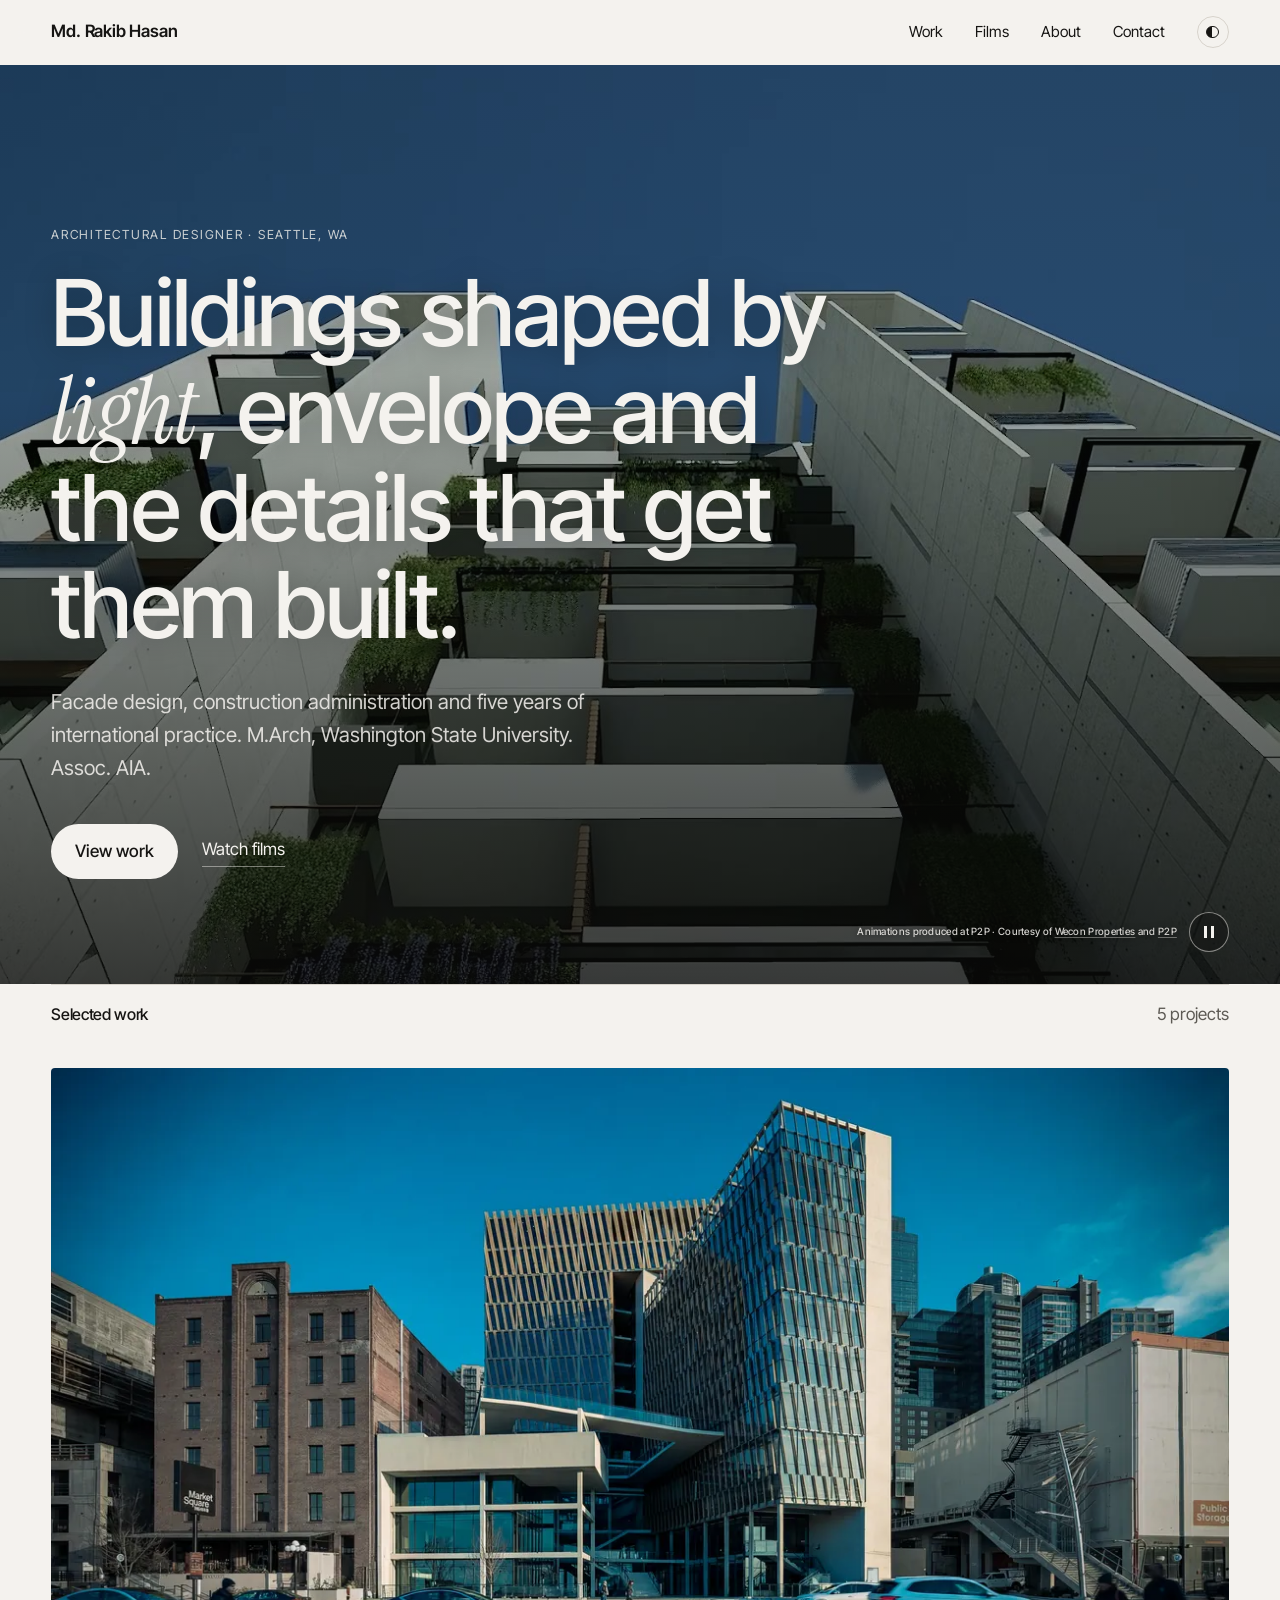
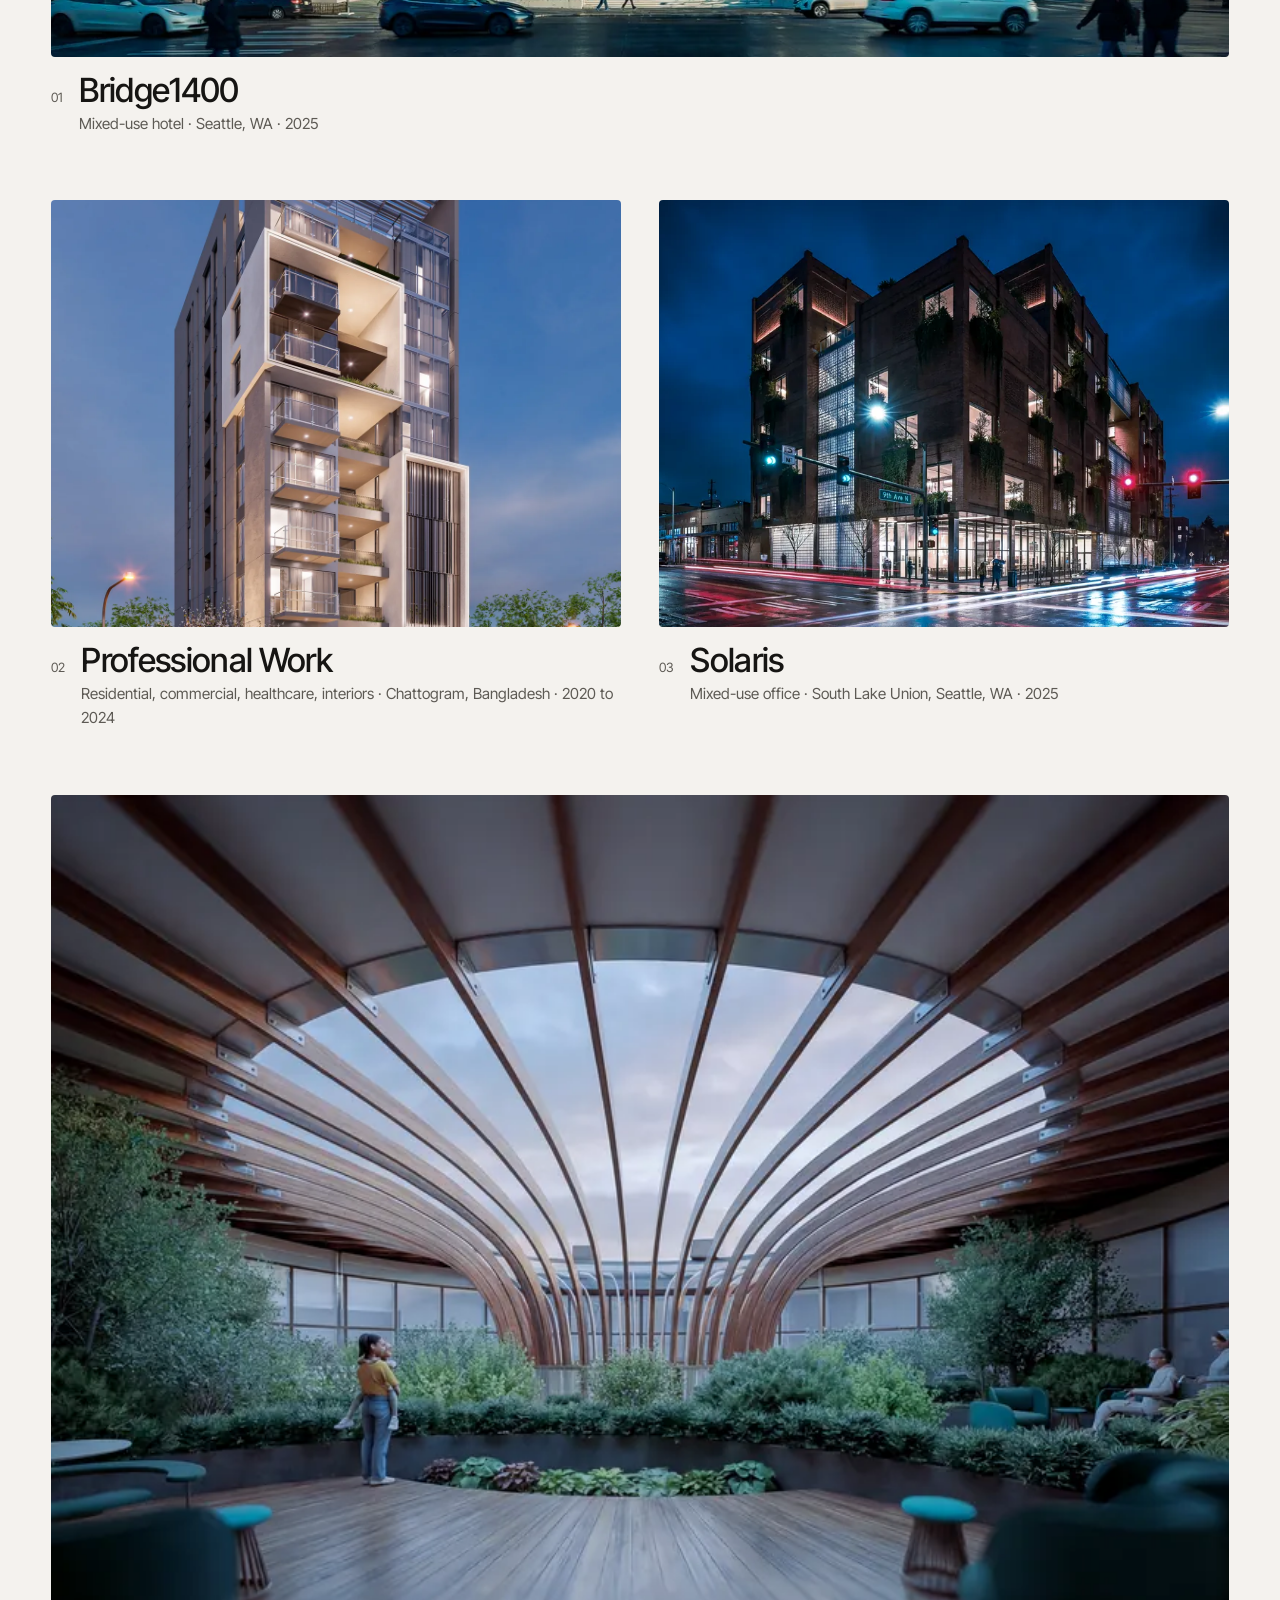
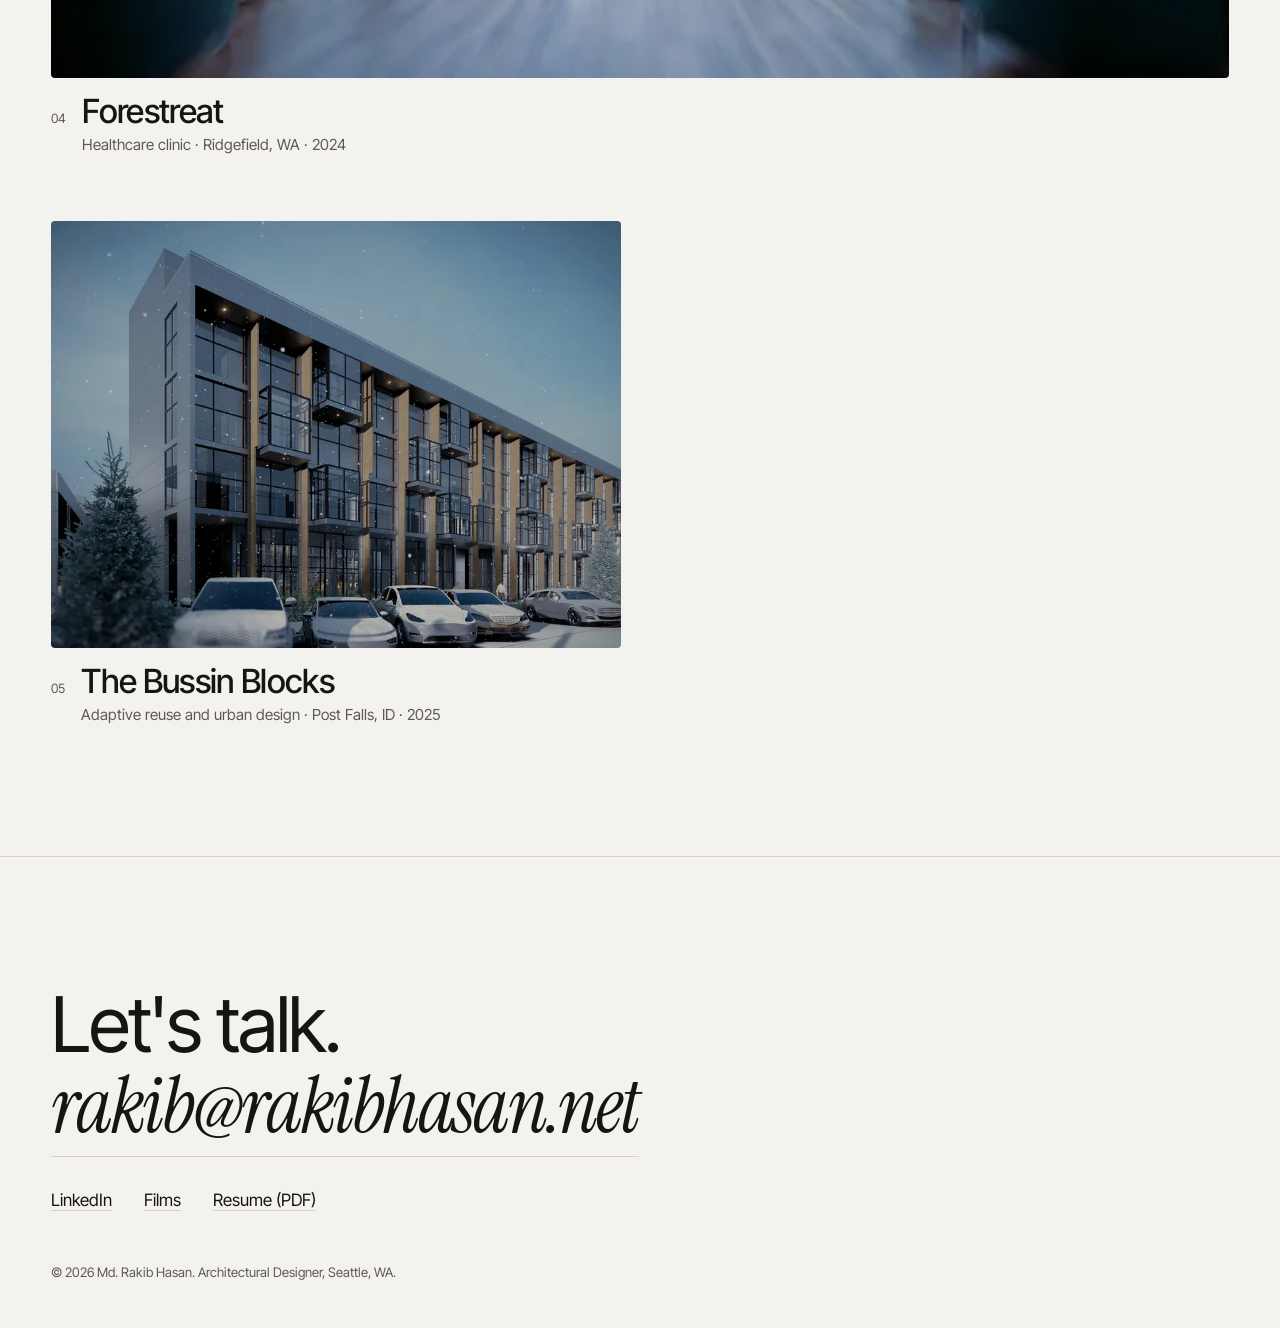
==== commit c4a0b12c: "Ship pages in light mode by default; the theme toggle and saved choice still work Co-Authored-By: Cl" ====
--- a/docs/index.html
+++ b/docs/index.html
@@ -1,5 +1,5 @@
 <!doctype html>
-<html lang="en">
+<html lang="en" data-theme="light">
 <head>
 <meta charset="utf-8">
 <meta name="viewport" content="width=device-width, initial-scale=1">
--- a/docs/assets/css/style.css
+++ b/docs/assets/css/style.css
@@ -88,7 +88,9 @@
 
 /* Project page */
 .project-hero { position: relative; height: min(88vh, 900px); overflow: hidden; background: #000; }
-.hero-img { width: 100%; height: 100%; object-fit: cover; opacity: .92; }
+.hero-img { width: 100%; height: 100%; object-fit: cover; opacity: .92; will-change: transform; }  /* parallax: main.js */
+.hero-title, .reel-inner { will-change: transform, opacity; }
+.reel { will-change: transform; }
 .hero-title { position: absolute; inset: auto 0 0 0; padding: clamp(2rem, 6vw, 4.5rem) var(--pad); color: #f4f2ee; background: linear-gradient(transparent, rgba(0,0,0,.55)); }
 .hero-title .eyebrow { color: rgba(244,242,238,.75); }
 .hero-title h1 { font-size: clamp(3rem, 10vw, 9rem); }
@@ -112,9 +114,15 @@
 .chapter-text h2 { font-size: clamp(1.6rem, 3vw, 2.4rem); }
 .chapter-text p { margin: 0; color: var(--ink-2); max-width: 60ch; }
 .chapter-figs { display: grid; gap: 2rem; }
+/* side: short text beside a small figure (Site), saves a screen of scrolling */
+@media (min-width: 900px) {
+  .chapter.side { display: grid; grid-template-columns: minmax(0, 1fr) minmax(0, 1fr); column-gap: 3rem; align-items: start; }
+  .chapter.side .chapter-text { grid-template-columns: 1fr; margin-bottom: 0; }
+  .chapter.side .chapter-figs { border-top: 1px solid var(--line); padding-top: 1.25rem; }
+}
 figure { margin: 0; }
 figcaption { font-size: .85rem; color: var(--ink-2); margin-top: .6rem; }
-.zoom img { cursor: zoom-in; border-radius: 4px; background: #fff; }
+.zoom img { cursor: zoom-in; border-radius: 4px; }  /* no white backing: transparent drawings sit on the page colour */
 
 /* Reel hero: silent looping highlight video behind the headline (home + Films page) */
 .reel-hero { position: relative; overflow: hidden; background: #0e0e0d; color: #f4f2ee;
@@ -174,6 +182,334 @@
 .film video { display: block; width: 100%; height: auto; aspect-ratio: 16 / 9; background: #000; border-radius: 4px; object-fit: cover; }
 .film figcaption strong { display: block; color: var(--ink); font-weight: 500; font-size: 1.05rem; }
 
+/* Coded map callouts (BRIDGE1400 site): label band, dotted elbow leaders, end dots */
+/* width:100% matters: as a grid item with auto margins it would otherwise shrink to its caption's width */
+.callout-map { width: 100%; max-width: 560px; margin: 0 auto; }
+/* container units: label text scales with the stage so the row layout computed in build.py always fits */
+.callout-stage { position: relative; width: 100%; aspect-ratio: var(--ar); container-type: inline-size; }
+.callout-stage .callout-img { position: absolute; left: 0; top: var(--img-top); width: 100%; height: var(--img-h); object-fit: contain; }
+.callout-lines { position: absolute; inset: 0; width: 100%; height: 100%; overflow: visible; pointer-events: none; color: var(--ink); }
+.callout-lines path { fill: none; stroke: currentColor; stroke-width: 1; stroke-dasharray: 2 3; opacity: .75; }
+.callout-dot { position: absolute; top: var(--ty); width: 9px; height: 9px; margin: -4.5px 0 0 -4.5px; border-radius: 50%;
+  background: var(--ink); box-shadow: 0 0 0 2px var(--bg); }
+/* wide: many labels on a wide drawing (Section AA); sheet: opaque white drawing, so the whole stage is a white sheet with light-mode ink */
+.callout-map.wide { max-width: none; }
+.callout-map.sheet .callout-stage { --ink: #161513; --ink-2: #5d5a54; --bg: #fff; background: #fff; border-radius: 4px; }
+.callout-label { position: absolute; transform: translate(-50%, -100%); width: var(--label-w, 30%); box-sizing: border-box; padding: .5cqw .8cqw;
+  border: 1px dashed color-mix(in srgb, var(--ink) 50%, transparent); background: var(--bg); text-align: center; line-height: 1.2; }
+.callout-label strong { display: block; font-size: 2.3cqw; font-weight: 600; color: var(--ink); }
+.callout-label small { display: block; margin-top: .15rem; font-size: 1.95cqw; color: var(--ink-2); }
+.callout-map.wide .callout-label { padding: .3cqw .5cqw; }
+.callout-map.wide .callout-label strong { font-size: 1.07cqw; }
+.callout-map.wide .callout-label small { font-size: .9cqw; }
+/* left: label column beside the image (Site); labels right-aligned to the column, centred on their target's height */
+.callout-map.left { max-width: 770px; }
+.callout-map.left .callout-img { left: var(--img-left); top: 0; width: var(--img-w); height: 100%; }
+.callout-map.left .callout-dot { left: var(--tx); }
+.callout-map.left .callout-label { transform: translate(-100%, -50%); text-align: right; padding: .6cqw 1cqw; }
+.callout-map.left .callout-label strong { font-size: 1.68cqw; }
+.callout-map.left .callout-label small { font-size: 1.45cqw; }
+/* centre the map itself on the page (the label column hangs to its left); caption centred under the map */
+.callout-map.left figcaption { text-align: center; padding-left: 27.3%; }
+@media (min-width: 1100px) { .callout-map.left { transform: translateX(-13.6%); } }
+/* sides: labels in the drawing's empty side margins (Section AA), horizontal leaders */
+.callout-map.sides { max-width: none; }
+.callout-map.sides .callout-label { padding: .35cqw .6cqw; }
+.callout-map.sides .callout-label.l { transform: translate(-100%, -50%); text-align: right; }
+.callout-map.sides .callout-label.r { transform: translate(0, -50%); text-align: left; }
+.callout-map.sides .callout-label strong { font-size: 1.05cqw; }
+.callout-map.sides .callout-label small { font-size: .85cqw; margin-top: .1rem; }
+.callout-legend { display: none; }
+@media (max-width: 700px) {
+  .callout-map.left .callout-img { left: 0; width: 100%; }
+  .callout-map.left .callout-dot { left: var(--tx-img); }
+  .callout-stage { aspect-ratio: var(--ar-img); }
+  .callout-stage .callout-img { top: 0; height: 100%; }
+  .callout-lines, .callout-label { display: none; }
+  .callout-dot { top: var(--ty-img); width: 20px; height: 20px; margin: -10px 0 0 -10px; display: grid; place-items: center;
+    color: var(--bg); font-size: 11px; font-weight: 600; }
+  .callout-dot::after { content: attr(data-n); }
+  .callout-legend { display: grid; gap: .45rem; list-style: none; counter-reset: callout; padding: 0; margin: 1rem 0 0; }
+  .callout-legend li { counter-increment: callout; font-size: .92rem; color: var(--ink-2); }
+  .callout-legend li strong { color: var(--ink); font-weight: 600; }
+  .callout-legend li::before { content: counter(callout); display: inline-grid; place-items: center; width: 1.35rem; height: 1.35rem;
+    margin-right: .5rem; border-radius: 50%; background: var(--ink); color: var(--bg); font-size: .72rem; font-weight: 600; }
+}
+
+/* Worked calculations under a stats block (BRIDGE1400 Performance) */
+.calc { border-top: 1px solid var(--line); padding-top: .75rem; }
+.calc summary { cursor: pointer; font-size: .9rem; font-weight: 500; color: var(--ink); }
+.calc summary:hover { color: var(--accent); }
+.calc ul { margin: .75rem 0 0; padding-left: 1.1rem; display: grid; gap: .45rem; }
+.calc li { font-size: .88rem; line-height: 1.5; color: var(--ink-2); max-width: 70ch; }
+
+/* Two drawings side by side (BRIDGE1400 structural axons) */
+.fig-pair { width: 100%; display: grid; gap: 2rem; grid-template-columns: minmax(0, 1fr); align-items: start; }
+.fig-pair > figure:not(.callout-map) img { max-height: 70vh; width: auto; max-width: 100%; margin: 0 auto; display: block; }
+@media (min-width: 700px) { .fig-pair { grid-template-columns: repeat(2, minmax(0, 1fr)); } }
+
+/* Floor plans: level tabs (radio + label, no JS), one plan at a time on a white sheet, program list beside it */
+.plan-viewer { width: 100%; }
+.plan-radio { position: absolute; opacity: 0; pointer-events: none; }
+.plan-tabs { display: flex; flex-wrap: wrap; justify-content: center; align-items: center; gap: .4rem; margin-bottom: 1.25rem; }
+.plan-tabs span { font-size: .75rem; letter-spacing: .12em; text-transform: uppercase; color: var(--ink-2); margin-right: .4rem; }
+.plan-tabs label { min-width: 2.75rem; padding: .45rem .8rem; border: 1px solid var(--line); border-radius: 999px; text-align: center;
+  font-size: .9rem; cursor: pointer; transition: border-color .2s, background .2s, color .2s; }
+.plan-tabs label:hover { border-color: var(--ink); }
+.plan-panel { display: none; }
+.plan-sheet { border-radius: 4px; padding: clamp(.5rem, 2vw, 1.5rem); }  /* plans are see-through (prepare_images.plan_to_alpha) */
+/* dark mode: dark linework would vanish, so flip tones; the hue turn keeps the planting green */
+:root[data-theme="dark"] .plan-sheet img { filter: invert(1) hue-rotate(180deg); }
+@media (prefers-color-scheme: dark) { :root:not([data-theme="light"]) .plan-sheet img { filter: invert(1) hue-rotate(180deg); } }
+.plan-sheet img { display: block; width: auto; max-width: 100%; height: auto; max-height: 65vh; }
+.plan-panel figcaption { margin-top: 1rem; }
+/* north sign as the first character of the level title, sized to the letters; light lines in dark mode */
+.plan-north { display: inline-block; height: .95em; width: auto; margin-right: .3em; vertical-align: -.08em; }
+:root[data-theme="dark"] .plan-north { filter: invert(1); }
+@media (prefers-color-scheme: dark) { :root:not([data-theme="light"]) .plan-north { filter: invert(1); } }
+/* previous / next arrows beside the plan */
+/* arrow | plan | arrow in one row: the arrows sit just outside the drawing with a fixed gap, never on top of it */
+.plan-stage { display: flex; align-items: center; justify-content: center; gap: clamp(.5rem, 2vw, 1.5rem); }
+.plan-stage .plan-sheet { flex: 0 1 auto; min-width: 0; padding: 0; }
+.plan-arrow { flex: none; width: 2rem; height: 3rem; cursor: pointer;
+  display: grid; place-items: center; color: var(--ink-2); opacity: .75; transition: color .2s, opacity .2s, transform .2s; }
+.plan-arrow svg { width: .75rem; height: 1.5rem; fill: none; stroke: currentColor; stroke-width: 1.5; stroke-linecap: round; stroke-linejoin: round; overflow: visible; }
+.plan-arrow:hover { color: var(--ink); opacity: 1; }
+.plan-gap { cursor: default; }
+.plan-arrow.plan-prev:hover { transform: translateX(-3px); }
+.plan-arrow.plan-next:hover { transform: translateX(3px); }
+.plan-panel figcaption strong { display: block; color: var(--ink); font-weight: 500; font-size: 1.15rem; margin-bottom: .5rem; }
+.plan-panel ul { list-style: none; padding: 0; margin: 0; display: flex; flex-wrap: wrap; gap: .4rem .5rem; }
+.plan-panel li { font-size: .88rem; color: var(--ink-2); background: var(--bg-2); border-radius: 999px; padding: .25rem .7rem; }
+@media (min-width: 1000px) {
+  /* plan centred on the page: an empty column on the left balances the program list on the right */
+  .plan-panel { grid-template-columns: 15rem minmax(0, 1fr) 15rem; gap: 2rem; align-items: start; }
+  .plan-panel .plan-stage { grid-column: 2; }
+  .plan-panel figcaption { grid-column: 3; }
+  .plan-panel figcaption { margin-top: 0; }
+  .plan-panel ul { flex-direction: column; align-items: flex-start; }
+}
+/* show panel N and highlight tab N for the checked radio N (supports up to 10 levels) */
+.plan-radio:nth-of-type(1):checked ~ .plan-panels > :nth-child(1), .plan-radio:nth-of-type(2):checked ~ .plan-panels > :nth-child(2),
+.plan-radio:nth-of-type(3):checked ~ .plan-panels > :nth-child(3), .plan-radio:nth-of-type(4):checked ~ .plan-panels > :nth-child(4),
+.plan-radio:nth-of-type(5):checked ~ .plan-panels > :nth-child(5), .plan-radio:nth-of-type(6):checked ~ .plan-panels > :nth-child(6),
+.plan-radio:nth-of-type(7):checked ~ .plan-panels > :nth-child(7), .plan-radio:nth-of-type(8):checked ~ .plan-panels > :nth-child(8),
+.plan-radio:nth-of-type(9):checked ~ .plan-panels > :nth-child(9), .plan-radio:nth-of-type(10):checked ~ .plan-panels > :nth-child(10) { display: grid; }
+.plan-radio:nth-of-type(1):checked ~ .plan-tabs label:nth-of-type(1), .plan-radio:nth-of-type(2):checked ~ .plan-tabs label:nth-of-type(2),
+.plan-radio:nth-of-type(3):checked ~ .plan-tabs label:nth-of-type(3), .plan-radio:nth-of-type(4):checked ~ .plan-tabs label:nth-of-type(4),
+.plan-radio:nth-of-type(5):checked ~ .plan-tabs label:nth-of-type(5), .plan-radio:nth-of-type(6):checked ~ .plan-tabs label:nth-of-type(6),
+.plan-radio:nth-of-type(7):checked ~ .plan-tabs label:nth-of-type(7), .plan-radio:nth-of-type(8):checked ~ .plan-tabs label:nth-of-type(8),
+.plan-radio:nth-of-type(9):checked ~ .plan-tabs label:nth-of-type(9), .plan-radio:nth-of-type(10):checked ~ .plan-tabs label:nth-of-type(10) {
+  background: var(--ink); border-color: var(--ink); color: var(--bg); }
+.plan-radio:nth-of-type(1):focus-visible ~ .plan-tabs label:nth-of-type(1), .plan-radio:nth-of-type(2):focus-visible ~ .plan-tabs label:nth-of-type(2),
+.plan-radio:nth-of-type(3):focus-visible ~ .plan-tabs label:nth-of-type(3), .plan-radio:nth-of-type(4):focus-visible ~ .plan-tabs label:nth-of-type(4),
+.plan-radio:nth-of-type(5):focus-visible ~ .plan-tabs label:nth-of-type(5), .plan-radio:nth-of-type(6):focus-visible ~ .plan-tabs label:nth-of-type(6),
+.plan-radio:nth-of-type(7):focus-visible ~ .plan-tabs label:nth-of-type(7), .plan-radio:nth-of-type(8):focus-visible ~ .plan-tabs label:nth-of-type(8),
+.plan-radio:nth-of-type(9):focus-visible ~ .plan-tabs label:nth-of-type(9), .plan-radio:nth-of-type(10):focus-visible ~ .plan-tabs label:nth-of-type(10) {
+  outline: 2px solid var(--accent); outline-offset: 2px; }
+
+/* Hand sketches: ink-only transparent images; dark mode turns the ink light */
+.sketch img { display: block; width: 100%; height: auto; }
+:root[data-theme="dark"] .sketch img { filter: invert(1); }
+@media (prefers-color-scheme: dark) { :root:not([data-theme="light"]) .sketch img { filter: invert(1); } }
+/* width:100% + minmax(0,1fr): as grid items these lists would otherwise shrink to their content (see .callout-map) */
+.sketch-grid { width: 100%; display: grid; gap: 2.5rem 2rem; grid-template-columns: repeat(2, minmax(0, 1fr)); align-items: end; }
+/* row 1: three plan studies; row 2: sections and elevation, drawn standing on one shared ground line (bottom-aligned) */
+@media (min-width: 600px) { .sketch-grid { grid-template-columns: repeat(3, minmax(0, 1fr)); } }
+.sketch-grid img { max-height: 280px; object-fit: contain; object-position: bottom; }
+/* grounded sketches: the box stops at the ground line (--g of the image height); the part below the ground overflows
+   into the caption gap, so the bottom-aligned row lines up the ground lines, not the image edges */
+.sketch-ground { position: relative; width: min(100%, 300px); margin: 0 auto; aspect-ratio: var(--ar); }
+.sketch-grid .sketch-ground img { position: absolute; left: 0; top: 0; width: 100%; height: calc(100% / var(--g)); max-height: none; }
+.sketch.grounded figcaption { margin-top: 3.25rem; }
+.sketch-grid figcaption { text-align: center; }  /* images are centred in their cells, so centred captions sit under them */
+
+/* Waterfront-to-city diagram: concept section sketch between live-text zone cards */
+.zones { width: 100%; }
+.zone-row { display: grid; gap: 1.75rem 3rem; }
+@media (min-width: 760px) {
+  .zone-row { grid-template-columns: 1fr 1fr; }
+  .zone-row .zone:nth-child(2) { text-align: right; }
+  .zone-row .zone:nth-child(2) p { margin-left: auto; }
+}
+.zone h3 { font-size: 1.35rem; font-weight: 500; letter-spacing: -0.01em; margin: 0 0 .4rem; }
+.zone p { margin: 0; color: var(--ink-2); max-width: 46ch; }
+.zone p.zone-tag { display: inline-block; margin: 0 0 .75rem; padding: .3rem .65rem; border: 1px solid var(--ink);
+  font-size: .72rem; letter-spacing: .12em; text-transform: uppercase; color: var(--ink); }
+.zone-art { width: 50%; margin: 2.25rem auto .5rem; }
+@media (max-width: 700px) { .zone-art { width: 100%; } }
+.zone-axis { display: flex; justify-content: space-between; align-items: baseline; gap: 1rem; margin-bottom: 2.25rem;
+  border-top: 1px solid var(--line); padding-top: .6rem; font-size: .78rem; letter-spacing: .08em; text-transform: uppercase; color: var(--ink-2); }
+.zone-axis strong { font-weight: 500; color: var(--ink); text-align: center; }
+
+/* Concept diagram (slide layout): clip | west cards + band | sketch with the accent stair | east cards + band | clip.
+   Each band sits at the height of its stair end (--y, % of the sketch row) and runs into that end's circle. */
+.concept { width: 100%; display: grid; gap: 1.5rem; }
+.concept video { display: block; width: 100%; height: auto; border-radius: 4px; background: var(--bg-2); }
+.concept-clip { width: min(220px, 60%); margin: 0 auto; }
+.concept-card .zone h3 { font-size: 1.2rem; }
+.concept-card .zone p { font-size: .9rem; line-height: 1.5; }
+.concept-band span { display: block; padding: .7rem 1.1rem; border-radius: 999px; text-align: center; font-size: .78rem; letter-spacing: .1em;
+  text-transform: uppercase; color: var(--ink-2); background: color-mix(in srgb, var(--ink) 12%, var(--bg)); }
+.concept-band strong { font-weight: 600; color: var(--ink); }
+.concept-art { position: relative; width: 100%; aspect-ratio: var(--ar); }
+.concept-art img { position: absolute; inset: 0; width: 100%; height: 100%; }
+.concept-stair { position: absolute; inset: 0; background: var(--accent);
+  -webkit-mask: var(--stair) center / 100% 100% no-repeat; mask: var(--stair) center / 100% 100% no-repeat; }
+.concept-end { position: absolute; width: 16px; height: 16px; margin: -8px 0 0 -8px; border-radius: 50%; background: var(--ink);
+  box-shadow: 0 0 0 3px var(--bg); z-index: 1; }
+.concept-end.west { left: var(--wx); top: var(--wy); }
+.concept-end.east { left: var(--ex); top: var(--ey); }
+.concept-label { margin: .75rem 0 0; text-align: center; font-size: .8rem; letter-spacing: .08em; text-transform: uppercase; color: var(--ink-2); }
+.concept figcaption { text-align: center; }
+@media (min-width: 1000px) {
+  .concept { grid-template-columns: minmax(0, 11fr) minmax(0, 21fr) minmax(0, 36fr) minmax(0, 21fr) minmax(0, 11fr);
+    grid-template-rows: auto auto auto auto; column-gap: 0; row-gap: 1.75rem; align-items: start; }
+  /* clip centred on its capsule: same row and --y as the band, video overflows the row above and below */
+  .concept-clip { width: 100%; grid-row: 2; align-self: stretch; position: relative; }
+  .concept-clip video { position: absolute; left: 0; top: var(--y); transform: translateY(-50%); }
+  .concept-clip.west { grid-column: 1; }
+  .concept-clip.east { grid-column: 5; }
+  .concept-card { padding: 0 1.5rem; }
+  /* Equal gaps: the sketch row is H = 36cqw x --hr tall (middle column is 36 of 100 fr, no column gap). Each capsule sits
+     at --y of H, so the cards shift by the difference from the Hotel spaces gap (west bottom), which stays as it is. */
+  .concept { container-type: inline-size; --H: calc(36cqw * var(--hr)); }
+  .w-top { transform: translateY(calc((2 * var(--wy) - 1) * var(--H))); }
+  .e-top { transform: translateY(calc((var(--ey) + var(--wy) - 1) * var(--H))); }
+  .e-bottom { transform: translateY(calc((var(--ey) - var(--wy)) * var(--H))); }
+  .w-top, .e-top { grid-row: 1; align-self: end; }
+  .w-bottom, .e-bottom { grid-row: 3; }
+  .w-top, .w-bottom { grid-column: 2; text-align: right; }
+  .w-top .zone p, .w-bottom .zone p { margin-left: auto; }
+  .e-top, .e-bottom { grid-column: 4; }
+  .concept-band { grid-row: 2; position: relative; align-self: stretch; }
+  .concept-band.west { grid-column: 2; }
+  .concept-band.east { grid-column: 4; }
+  .concept-band span { position: absolute; top: var(--y); transform: translateY(-50%); left: .75rem; right: -2px; }
+  .concept-band.east span { left: -2px; right: .75rem; }
+  .concept-mid { grid-column: 3; grid-row: 2; position: relative; }
+  .concept-label { position: absolute; left: 0; right: 0; top: 100%; }
+  .concept figcaption { grid-column: 1 / -1; grid-row: 4; }
+}
+
+/* Performance dashboard (BRIDGE1400): segmented tabs (radio + CSS), glassy panels, live numbers */
+.perf { width: 100%; --glow: color-mix(in srgb, var(--accent) 22%, transparent); --edge: color-mix(in srgb, var(--ink) 12%, transparent); }
+.perf-radio { position: absolute; opacity: 0; pointer-events: none; }
+.perf-tabs { display: inline-flex; gap: .25rem; padding: .3rem; border-radius: 999px; border: 1px solid var(--edge);
+  background: color-mix(in srgb, var(--bg-2) 70%, transparent); backdrop-filter: blur(10px); margin-bottom: 1.25rem; }
+.perf-tabs label { display: flex; align-items: baseline; gap: .45rem; padding: .55rem 1.15rem; border-radius: 999px; cursor: pointer;
+  font-size: .95rem; color: var(--ink-2); transition: background .35s cubic-bezier(.2,.7,.2,1), color .35s; }
+.perf-tabs label span { font-size: .68rem; letter-spacing: .1em; opacity: .7; font-variant-numeric: tabular-nums; }
+.perf-tabs label:hover { color: var(--ink); }
+#perf-energy:checked ~ .perf-tabs label[for="perf-energy"], #perf-water:checked ~ .perf-tabs label[for="perf-water"],
+#perf-carbon:checked ~ .perf-tabs label[for="perf-carbon"] { background: var(--ink); color: var(--bg); }
+#perf-energy:focus-visible ~ .perf-tabs label[for="perf-energy"], #perf-water:focus-visible ~ .perf-tabs label[for="perf-water"],
+#perf-carbon:focus-visible ~ .perf-tabs label[for="perf-carbon"] { outline: 2px solid var(--accent); outline-offset: 2px; }
+.perf-panel { display: none; position: relative; overflow: hidden; border-radius: 24px; border: 1px solid var(--edge);
+  padding: clamp(1.25rem, 3.5vw, 3rem); gap: clamp(1.5rem, 4vw, 4rem); align-items: center;
+  background: radial-gradient(120% 90% at 0% 0%, var(--glow), transparent 55%),
+              radial-gradient(90% 80% at 100% 100%, color-mix(in srgb, var(--accent) 10%, transparent), transparent 60%), var(--bg-2); }
+#perf-energy:checked ~ .perf-panels .perf-energy, #perf-water:checked ~ .perf-panels .perf-water,
+#perf-carbon:checked ~ .perf-panels .perf-carbon { display: grid; animation: perf-in .6s cubic-bezier(.2,.7,.2,1); }
+@keyframes perf-in { from { opacity: 0; transform: translateY(12px); } to { opacity: 1; transform: none; } }
+@media (min-width: 900px) { .perf-panel { grid-template-columns: minmax(0, 5fr) minmax(0, 7fr); } }
+.perf strong { font-variant-numeric: tabular-nums; }
+.perf-k { margin: 0 0 .5rem; font-size: .72rem; letter-spacing: .14em; text-transform: uppercase; color: var(--accent); }
+.perf-foot { margin: 1.25rem 0 0; font-size: .78rem; color: var(--ink-2); }
+
+.perf-ring { position: relative; width: min(100%, 360px); margin: 0 auto; aspect-ratio: 1; }
+.perf-ring svg { width: 100%; height: 100%; transform: rotate(-90deg); }
+.perf-ring circle { fill: none; stroke-width: 7; }
+.perf-ring-track { stroke: var(--edge); }
+.perf-ring-bar { stroke: var(--accent); stroke-linecap: round; stroke-dasharray: var(--p) 100; transition: stroke-dasharray 1.4s cubic-bezier(.2,.7,.2,1);
+  filter: drop-shadow(0 0 6px var(--glow)); }
+.perf-ring-c { position: absolute; inset: 14%; display: grid; place-content: center; text-align: center; }
+.perf-ring-c strong { font-size: clamp(3rem, 7vw, 5rem); font-weight: 300; letter-spacing: -.04em; line-height: 1; }
+.perf-ring-c span { font-size: .85rem; margin-top: .35rem; }
+.perf-ring-c em { font-family: var(--sans); font-style: normal; font-size: .78rem; color: var(--ink-2); margin-top: .5rem; }
+
+.perf-price { display: flex; align-items: baseline; gap: .5rem; }
+.perf-price output { font-size: clamp(2.4rem, 5vw, 3.6rem); font-weight: 300; letter-spacing: -.03em; line-height: 1.1; font-variant-numeric: tabular-nums; }
+.perf-price span { color: var(--ink-2); font-size: .9rem; }
+.perf input[type="range"] { width: 100%; margin: .75rem 0 .2rem; appearance: none; -webkit-appearance: none; height: 6px; border-radius: 99px; cursor: pointer;
+  background: linear-gradient(90deg, var(--accent) var(--fill, 37.5%), var(--edge) var(--fill, 37.5%)); }
+.perf input[type="range"]::-webkit-slider-thumb { -webkit-appearance: none; width: 22px; height: 22px; border-radius: 50%; background: var(--bg);
+  border: 2px solid var(--accent); box-shadow: 0 0 0 6px var(--glow); }
+.perf input[type="range"]::-moz-range-thumb { width: 18px; height: 18px; border-radius: 50%; background: var(--bg); border: 2px solid var(--accent); box-shadow: 0 0 0 6px var(--glow); }
+.perf-scale { display: flex; justify-content: space-between; font-size: .7rem; color: var(--ink-2); }
+.perf-live { display: grid; grid-template-columns: repeat(3, minmax(0, 1fr)); gap: .75rem; margin: 1.5rem 0 0; }
+.perf-live div { padding: .9rem 1rem; border-radius: 16px; border: 1px solid var(--edge); background: color-mix(in srgb, var(--bg) 55%, transparent); }
+.perf-live dt { font-size: .7rem; letter-spacing: .1em; text-transform: uppercase; color: var(--ink-2); }
+.perf-live dd { margin: .3rem 0 .1rem; font-size: clamp(1.3rem, 2.4vw, 1.9rem); font-weight: 400; letter-spacing: -.02em; font-variant-numeric: tabular-nums; }
+.perf-live small { font-size: .72rem; color: var(--ink-2); }
+.perf-meter { height: 4px; border-radius: 99px; background: var(--edge); margin-top: 1rem; overflow: hidden; }
+.perf-meter i { display: block; height: 100%; width: var(--w); background: linear-gradient(90deg, var(--accent), color-mix(in srgb, var(--accent) 40%, var(--ink)));
+  border-radius: inherit; transition: width .5s cubic-bezier(.2,.7,.2,1); }
+
+.perf-big strong { font-size: clamp(4rem, 11vw, 8rem); font-weight: 300; letter-spacing: -.05em; line-height: .9; }
+.perf-big > span { font-size: clamp(1.2rem, 2.5vw, 2rem); color: var(--ink-2); margin-left: .3rem; }
+.perf-big p { margin: .6rem 0 0; color: var(--ink-2); }
+.perf-chips { display: flex; flex-wrap: wrap; gap: .4rem; margin-bottom: 1.25rem; }
+.perf-chips button { font: inherit; font-size: .85rem; padding: .5rem .95rem; border-radius: 999px; border: 1px solid var(--edge); cursor: pointer;
+  background: transparent; color: var(--ink-2); transition: all .3s; }
+.perf-chips button:hover { color: var(--ink); border-color: var(--ink-2); }
+.perf-chips button[aria-pressed="true"] { background: var(--accent); border-color: var(--accent); color: #fff; }
+.perf-bar { position: relative; height: 56px; border-radius: 14px; background: color-mix(in srgb, var(--ink) 7%, transparent); overflow: hidden; }
+.perf-bar i { position: absolute; top: 0; bottom: 0; left: 0; transition: width .7s cubic-bezier(.2,.7,.2,1); }
+.perf-bar .lo { width: var(--lo); background: linear-gradient(90deg, color-mix(in srgb, var(--accent) 70%, transparent), var(--accent)); border-radius: 14px; z-index: 1; }
+.perf-bar .hi { width: var(--hi); background: repeating-linear-gradient(-45deg, color-mix(in srgb, var(--accent) 45%, transparent) 0 6px, transparent 6px 12px); border-radius: 14px; }
+.perf-bar-read { display: flex; align-items: baseline; gap: .5rem; margin-top: .6rem; }
+.perf-bar-read strong { font-size: 1.35rem; font-weight: 500; }
+.perf-bar-read span { font-size: .85rem; color: var(--ink-2); }
+.perf-mini { display: grid; grid-template-columns: 1fr 1fr; gap: .75rem; margin-top: 1.25rem; }
+.perf-mini div { padding: .9rem 1rem; border-radius: 16px; border: 1px solid var(--edge); }
+.perf-mini strong { font-size: 1.8rem; font-weight: 400; letter-spacing: -.02em; }
+.perf-mini p { margin: .1rem 0 0; font-size: .78rem; color: var(--ink-2); }
+
+.perf-row { margin-bottom: 1.35rem; }
+.perf-row p { margin: 0 0 .4rem; color: var(--ink-2); }
+.perf-row p strong { font-size: clamp(1.8rem, 4vw, 2.8rem); font-weight: 300; letter-spacing: -.03em; color: var(--ink); margin-right: .25rem; }
+.perf-row-bar { height: 14px; border-radius: 99px; width: var(--w); transform-origin: left; }
+.perf-row-bar.store { background: linear-gradient(90deg, #6f8f4e, #a9c77a); box-shadow: 0 0 18px rgba(140, 180, 100, .35); }
+.perf-row-bar.emit { background: linear-gradient(90deg, #7a7771, #a8a49c); }
+.perf-row span { display: block; font-size: .78rem; color: var(--ink-2); margin-top: .35rem; }
+.perf-ratio { display: flex; flex-wrap: wrap; align-items: baseline; gap: .2rem .4rem; padding-top: 1rem; border-top: 1px solid var(--edge); }
+.perf-ratio strong { font-size: clamp(2.6rem, 6vw, 4rem); font-weight: 300; letter-spacing: -.04em; color: var(--accent); line-height: 1; }
+.perf-ratio > span { font-size: 1.6rem; color: var(--accent); }
+.perf-ratio p { flex-basis: 100%; margin: 0; font-size: .85rem; color: var(--ink-2); }
+.perf-dots { display: grid; grid-template-columns: repeat(12, 1fr); gap: 6px; max-width: 340px; }
+.perf-dots i { aspect-ratio: 1; border-radius: 50%; background: var(--accent); opacity: .9; }
+.perf-cars > p:not(.perf-foot) { margin: 1rem 0 0; color: var(--ink-2); }
+.perf-cars > p strong { display: block; font-size: clamp(2.2rem, 5vw, 3.4rem); font-weight: 300; letter-spacing: -.03em; color: var(--ink); line-height: 1.05; }
+.js .perf-animate .perf-row-bar { animation: perf-grow 1.2s cubic-bezier(.2,.7,.2,1) both; }
+.js .perf-animate .perf-dots i { animation: perf-pop .5s cubic-bezier(.2,.7,.2,1) both; animation-delay: calc(var(--i, 0) * 12ms); }
+@keyframes perf-grow { from { transform: scaleX(0); } }
+@keyframes perf-pop { from { transform: scale(0); opacity: 0; } }
+.perf-solo .perf-panel { display: grid; }  /* single panel, no tabs (Mass timber) */
+.perf-timber .perf-big strong { font-size: clamp(3.4rem, 9vw, 6.5rem); }
+.perf-timber .perf-big > span { font-size: clamp(1rem, 2vw, 1.6rem); }
+.perf-timber .perf-mini { margin-top: 1.75rem; }
+.perf-timber .perf-mini strong { font-size: 1.4rem; }
+.perf-scale span:nth-child(2) { color: var(--accent); }
+@media (max-width: 600px) { .perf-live { grid-template-columns: 1fr; } .perf-tabs label { padding: .5rem .8rem; } }
+@media (prefers-reduced-motion: reduce) { .perf *, .perf-panel { animation: none !important; transition: none !important; } }
+
+/* Massing steps: inline SVGs follow the text colour, pastel fills kept */
+.steps { width: 100%; list-style: none; padding: 0; margin: 0; display: grid; gap: 2.75rem 1.5rem; grid-template-columns: repeat(2, minmax(0, 1fr)); }
+/* one row of eight: wide screens fit all columns; narrower screens scroll the row sideways instead of stacking */
+.steps { grid-template-columns: none; grid-auto-flow: column; grid-auto-columns: minmax(150px, 1fr); gap: 1rem;
+  overflow-x: auto; scroll-snap-type: x proximity; padding-bottom: .5rem; }
+.step { scroll-snap-align: start; }
+@media (min-width: 1200px) { .steps { grid-auto-columns: minmax(0, 1fr); overflow-x: visible; } }
+.steps .step h3 { font-size: .92rem; }
+.steps .step p:last-child { font-size: .8rem; line-height: 1.45; }
+.steps .step-art { margin-bottom: .6rem; }
+.step-art { color: var(--ink); aspect-ratio: 171 / 153; margin-bottom: 1rem; }
+.step-art svg { display: block; width: 100%; height: 100%; fill: currentColor; overflow: visible; }
+.step .step-n { margin: 0; font-size: .72rem; letter-spacing: .12em; text-transform: uppercase; color: var(--accent); }
+.step h3 { font-size: 1.05rem; font-weight: 500; line-height: 1.25; margin: .2rem 0 .35rem; }
+.step p:last-child { margin: 0; font-size: .9rem; line-height: 1.5; color: var(--ink-2); }
+
 .gallery { max-width: var(--max); margin: 0 auto; padding: 0 var(--pad) clamp(3.5rem, 8vw, 6rem); }
 .gallery h2, .table-wrap h2 { font-size: clamp(1.6rem, 3vw, 2.4rem); border-top: 1px solid var(--line); padding-top: 1.25rem; margin-bottom: 2rem; }
 .masonry { columns: 2 220px; column-gap: 1.25rem; }
@@ -220,7 +556,41 @@
 /* Lightbox */
 .lightbox { position: fixed; inset: 0; z-index: 50; background: rgba(10,10,9,.94); display: grid; place-items: center; padding: 3vw; overflow: auto; }
 .lightbox[hidden] { display: none; }
-.lightbox img { max-width: 100%; max-height: 92vh; object-fit: contain; cursor: zoom-out; }
+/* light sheet behind the zoomed image: see-through plans, sections and sketches have dark ink that would vanish on the dark overlay
+   (opaque photos cover it completely) */
+.lightbox img { max-width: 100%; max-height: 92vh; object-fit: contain; cursor: zoom-out; background: #f4f2ee; border-radius: 4px; }
+/* drawings: same look as on the page (page colour behind, dark-mode filter copied by main.js), no sheet */
+.lightbox.drawing { background: var(--bg); }  /* solid: see-through plans must not show the page behind */
+.lightbox.drawing img { background: none; }
+.lightbox.drawing button { color: var(--ink); }
+/* previous / next level arrows while a floor plan is zoomed: same thin chevron as on the page */
+.lightbox .lightbox-nav { top: 50%; right: auto; width: 3rem; height: 4rem; margin-top: -2rem; display: grid; place-items: center; font-size: 0;
+  opacity: .75; transition: opacity .2s, transform .2s; }
+.lightbox .lightbox-nav[hidden] { display: none; }
+.lightbox .lightbox-nav:hover { opacity: 1; }
+.lightbox .lightbox-nav svg { width: 1rem; height: 2rem; fill: none; stroke: currentColor; stroke-width: 1.5; stroke-linecap: round; stroke-linejoin: round; overflow: visible; }
+.lightbox .prev-level { left: clamp(.25rem, 2vw, 1.5rem); }
+.lightbox .next-level { left: auto; right: clamp(.25rem, 2vw, 1.5rem); }
+.lightbox .prev-level:hover { transform: translateX(-3px); }
+.lightbox .next-level:hover { transform: translateX(3px); }
+/* plan zoom: bottom bar with level buttons centred and the level title + north sign at the right edge */
+.lightbox.plan { padding-bottom: calc(var(--bar-h, 5rem) + 1.5rem); }
+.lightbox.plan img { max-height: calc(100vh - var(--bar-h, 5rem) - 3rem); }
+.lightbox-bar { position: fixed; left: 0; right: 0; bottom: 0; z-index: 2; display: grid; grid-template-columns: 1fr auto 1fr; align-items: center;
+  gap: 1rem; padding: .9rem clamp(1rem, 3vw, 2rem); background: var(--bg);
+  backdrop-filter: blur(12px); -webkit-backdrop-filter: blur(12px); border-top: 1px solid var(--line); cursor: default; }
+.lightbox-bar[hidden] { display: none; }
+.lightbox-levels { display: flex; flex-wrap: wrap; justify-content: center; gap: .4rem; }
+.lightbox .lightbox-levels button { position: static; font: inherit; font-size: .9rem; line-height: 1.2; min-width: 2.75rem; padding: .45rem .8rem;
+  border: 1px solid var(--line); border-radius: 999px; background: none; color: var(--ink); cursor: pointer; transition: background .2s, color .2s, border-color .2s; }
+.lightbox .lightbox-levels button:hover { border-color: var(--ink); }
+.lightbox .lightbox-levels button[aria-pressed="true"] { background: var(--ink); color: var(--bg); border-color: var(--ink); }
+.lightbox-title { margin: 0; justify-self: end; color: var(--ink); font-weight: 500; font-size: 1.15rem; white-space: nowrap; }
+@media (max-width: 700px) {
+  .lightbox-bar { grid-template-columns: 1fr; justify-items: center; gap: .5rem; }
+  .lightbox-bar > span { display: none; }
+  .lightbox-title { justify-self: center; order: -1; }
+}
 .lightbox.full img { max-width: none; max-height: none; width: 220%; }
 .lightbox button { position: fixed; top: 1rem; right: 1.25rem; background: none; border: 0; color: #fff; font-size: 2.5rem; cursor: pointer; line-height: 1; }
 
